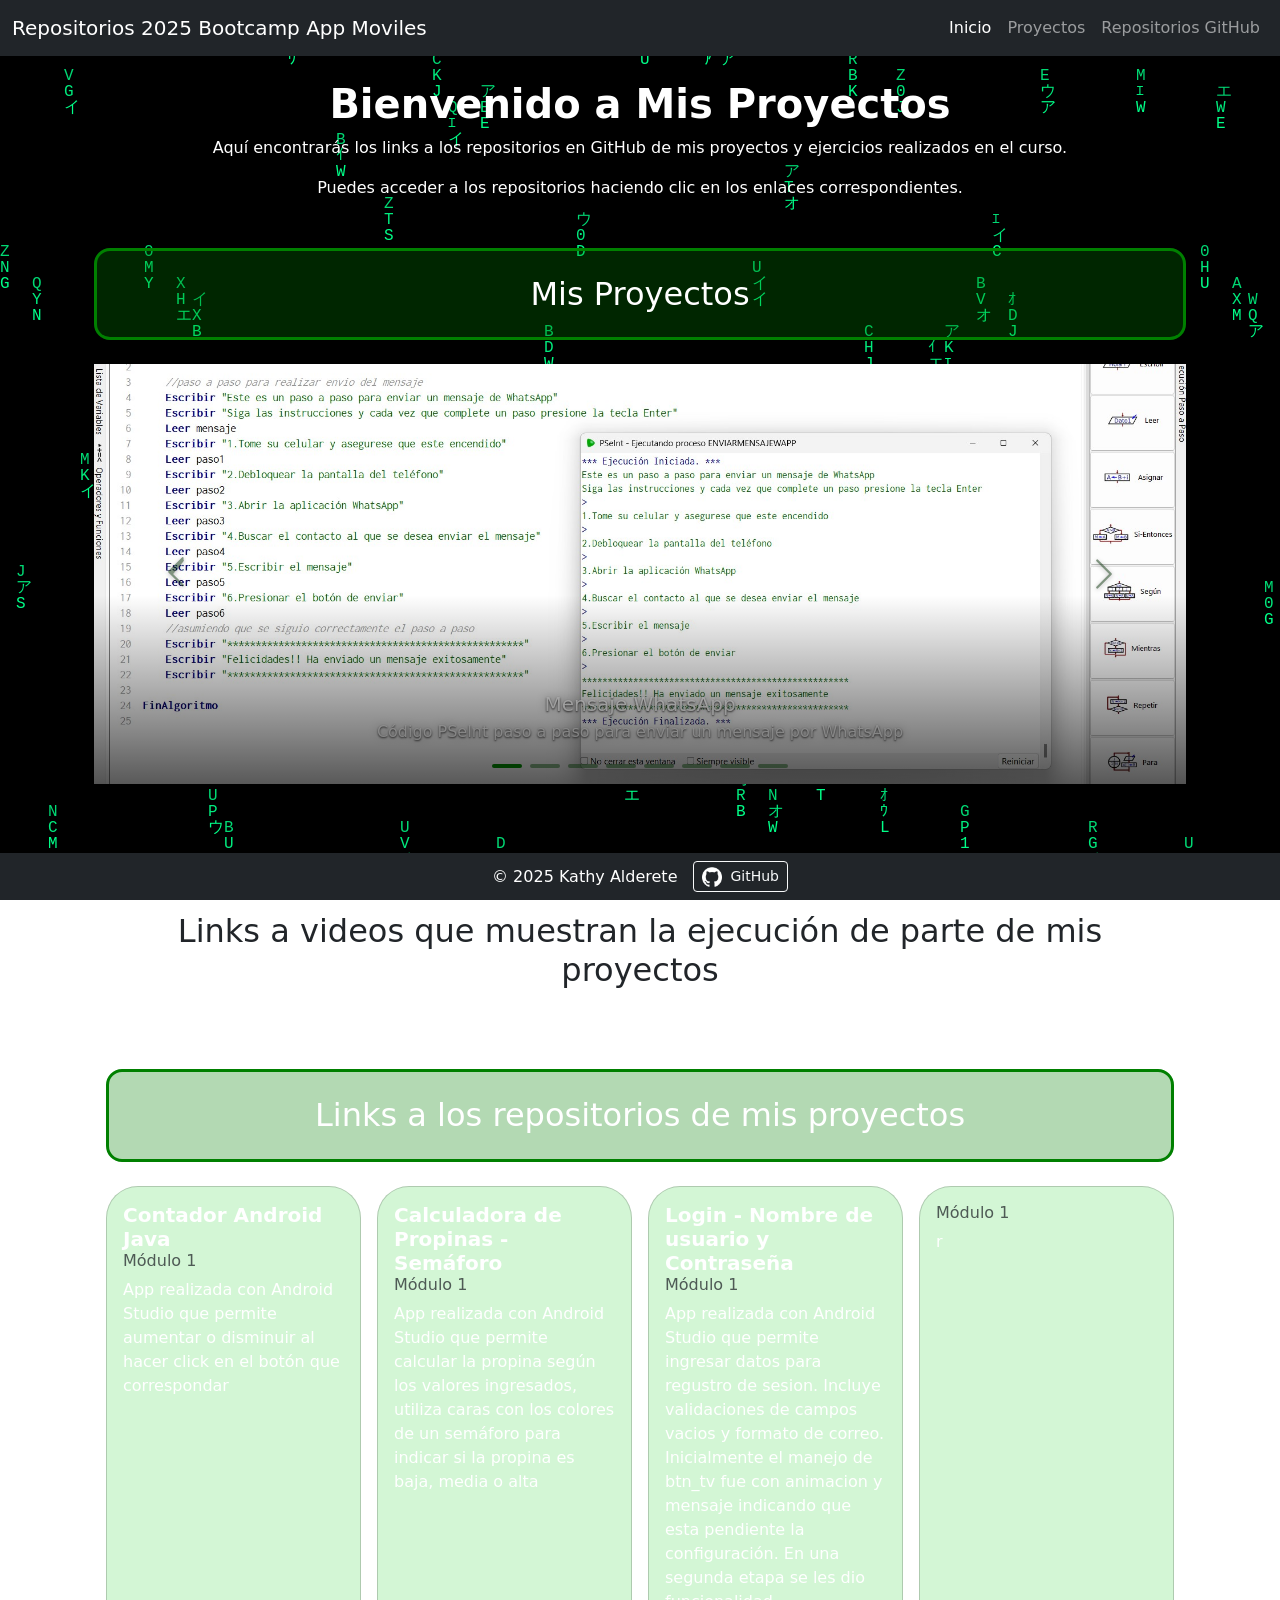
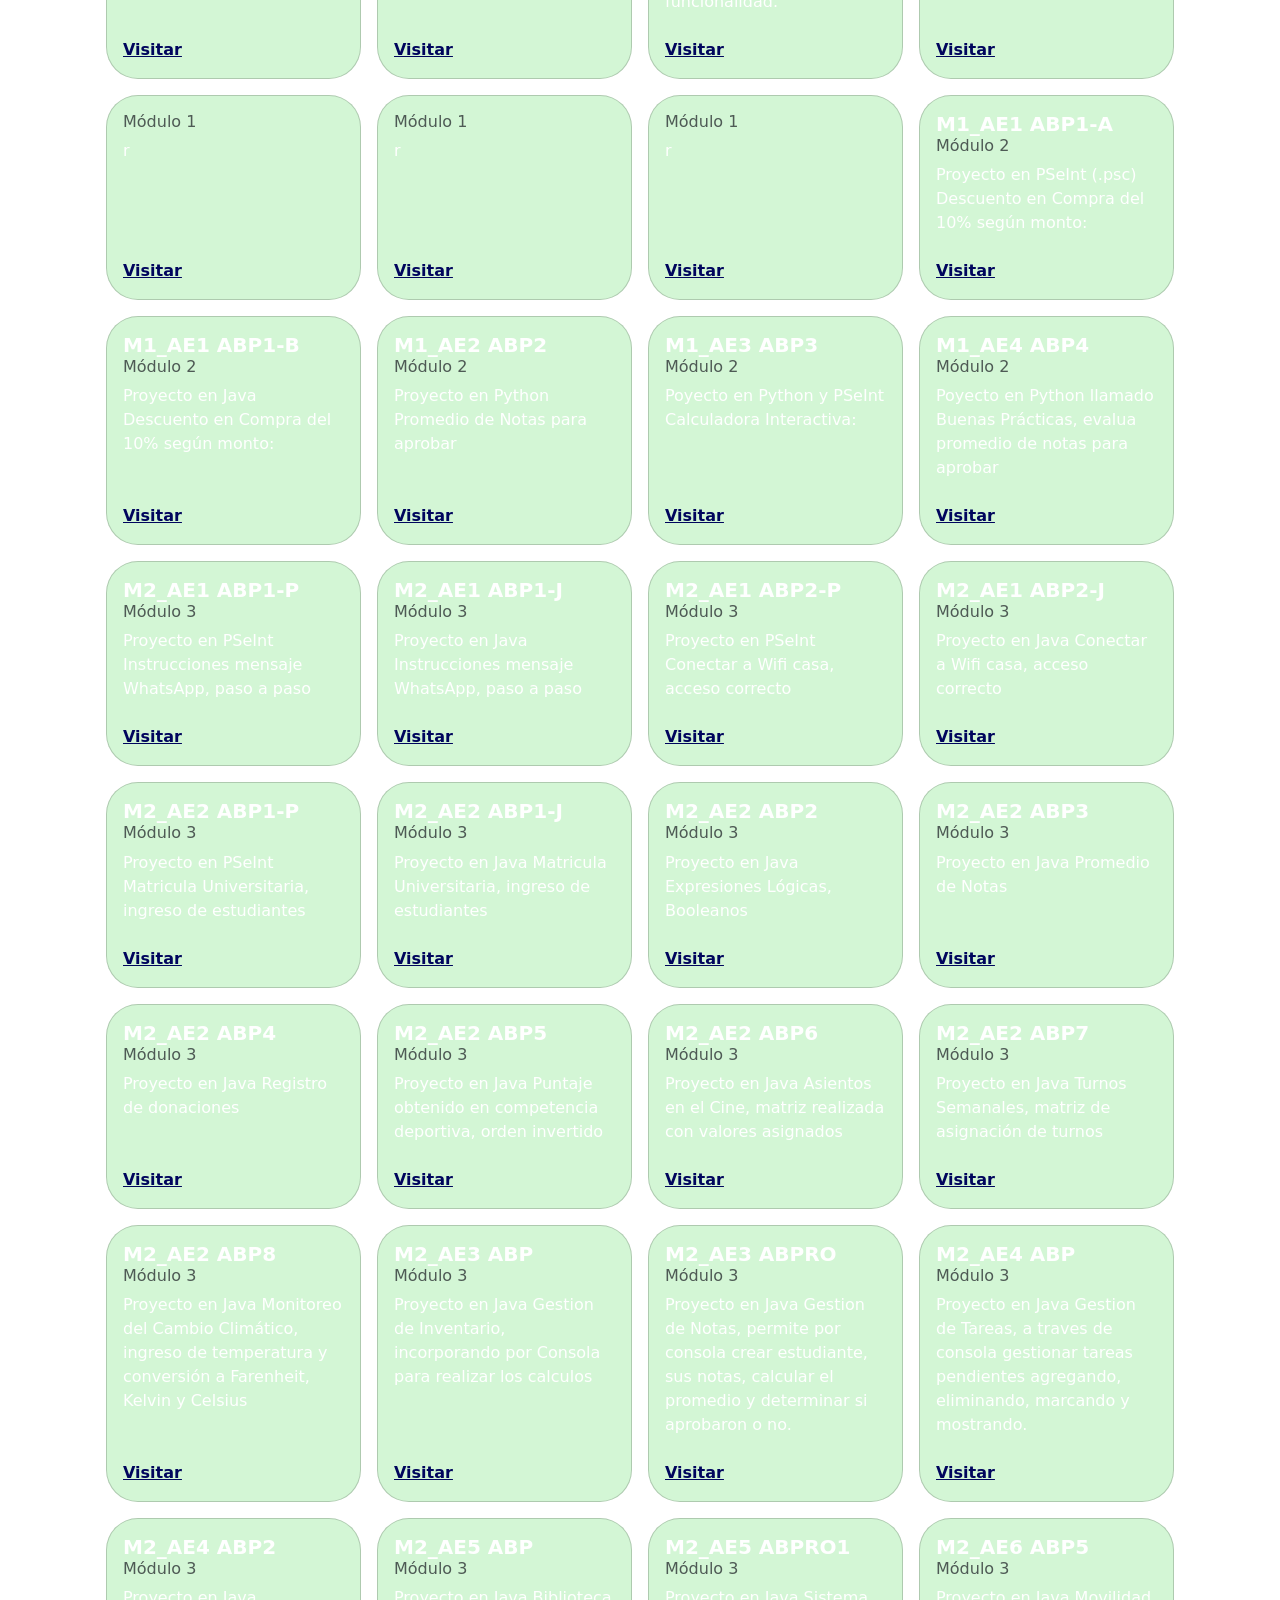
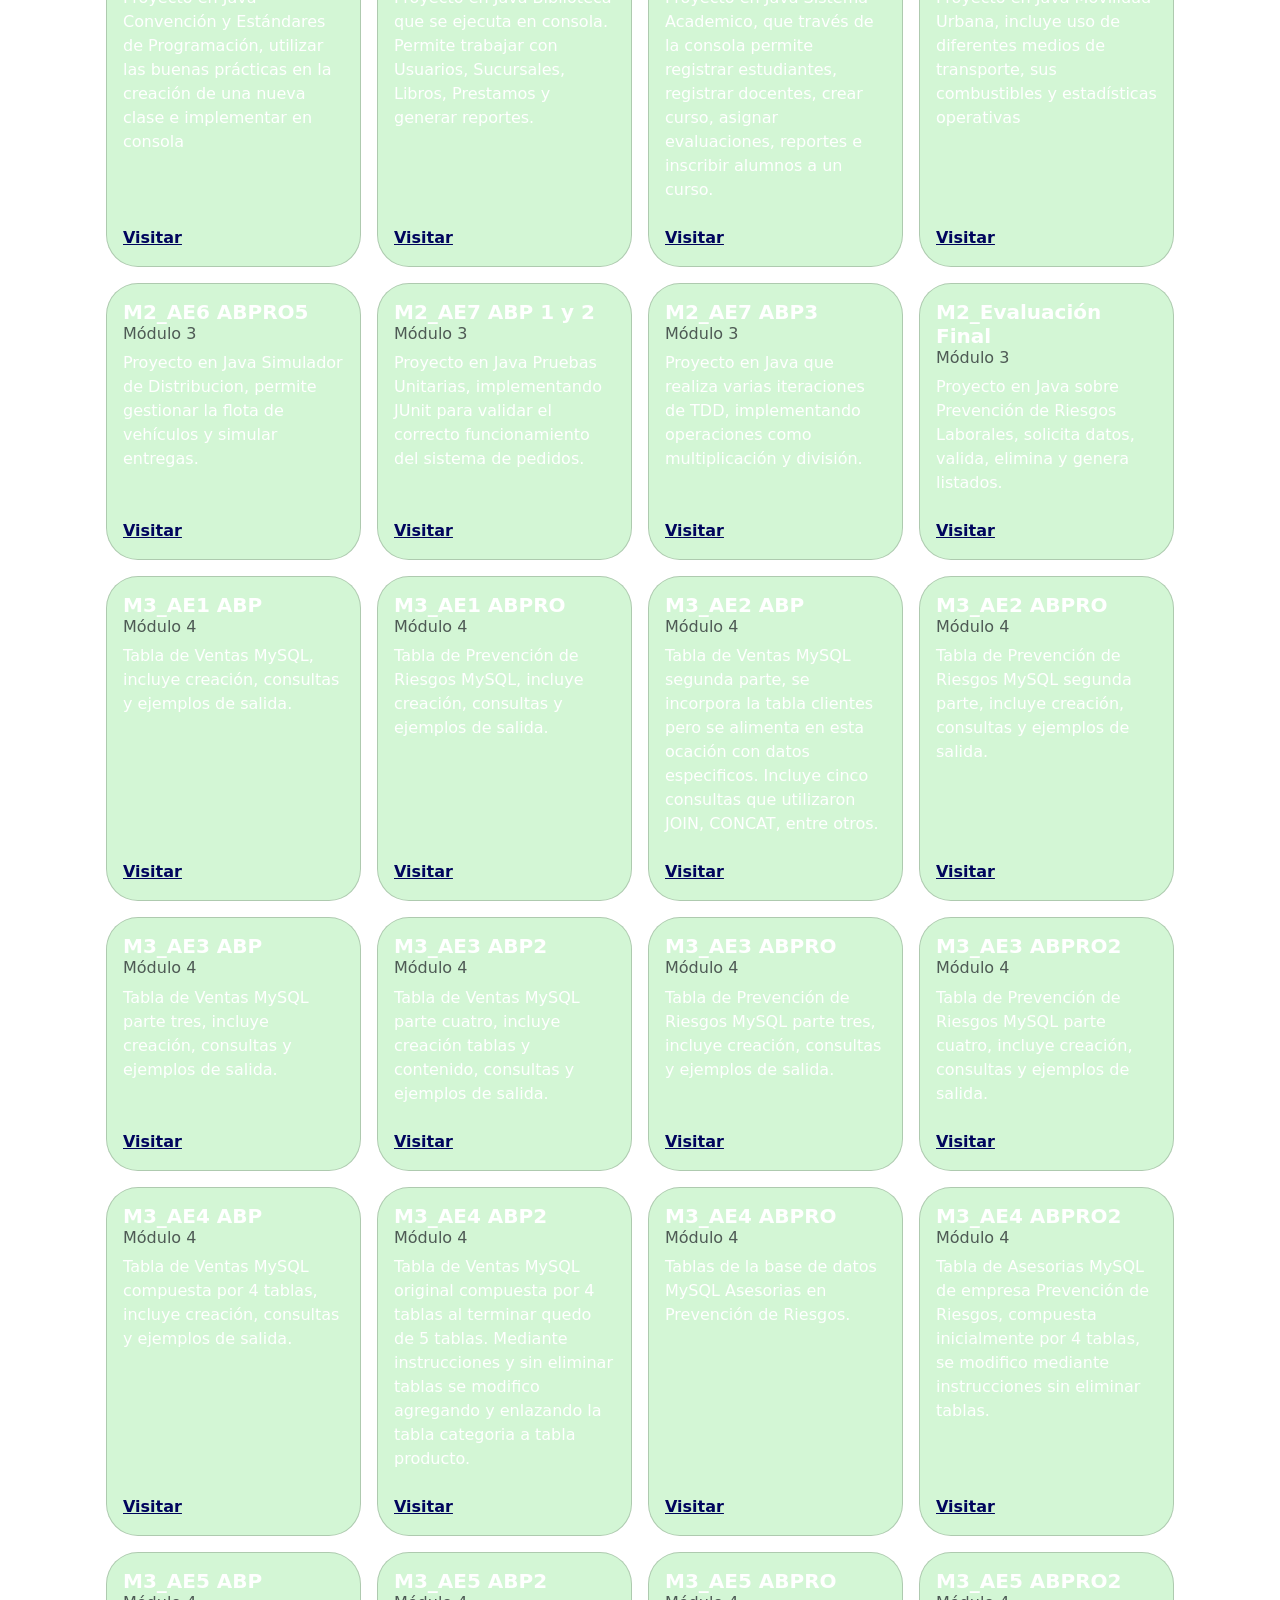
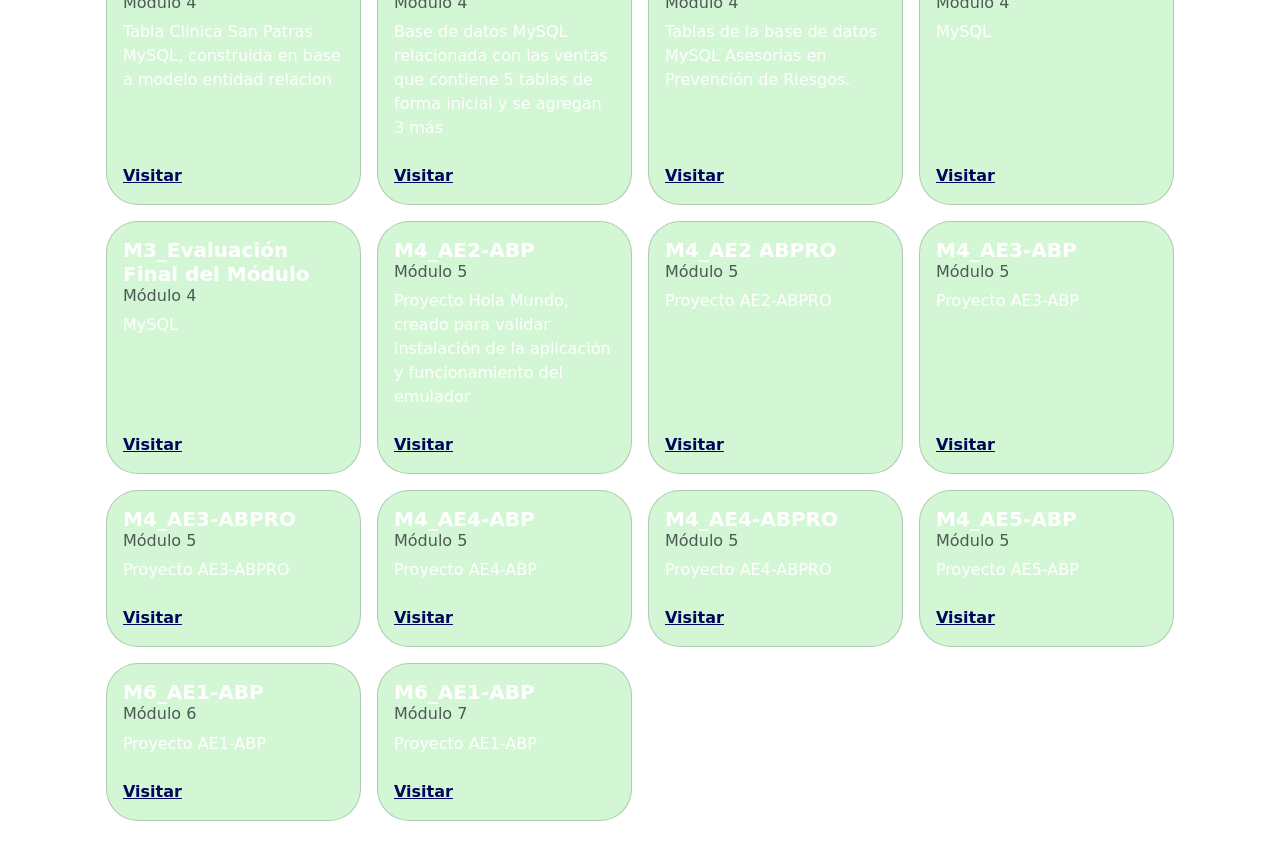
==== index.html @ d74aa541 "actualizando links y creando cards para videos" ====
<!DOCTYPE html>
<html lang="en">
<head>
    <meta charset="UTF-8">
    <meta name="viewport" content="width=device-width, initial-scale=1.0">
    <title>Links Ejercicios</title>
    <link href="https://cdn.jsdelivr.net/npm/bootstrap@5.0.2/dist/css/bootstrap.min.css" rel="stylesheet" integrity="sha384-EVSTQN3/azprG1Anm3QDgpJLIm9Nao0Yz1ztcQTwFspd3yD65VohhpuuCOmLASjC" crossorigin="anonymous">
    <link rel="stylesheet" href="./assets/css/style.css">
</head>
<body>
    <canvas id="matrix-bg" aria-hidden="true"></canvas>
    <nav class="navbar navbar-expand-lg navbar-dark bg-dark fixed-top">
        <div class="container-fluid">
            <!-- Izquierda -->
            <a class="navbar-brand" href="#">Repositorios 2025 Bootcamp App Moviles</a>
            <!-- Botón hamburguesa alineado a la derecha -->
            <button class="navbar-toggler" type="button" data-bs-toggle="collapse" data-bs-target="#navbarNav" aria-controls="navbarNav" aria-expanded="false" aria-label="Toggle navigation">
                <span class="navbar-toggler-icon"></span>
            </button>
            <!-- Menú alineado a la derecha al expandir -->
            <div class="collapse navbar-collapse" id="navbarNav">
                <ul class="navbar-nav ms-auto mb-2 mb-lg-0">
                    <li class="nav-item">
                        <a class="nav-link active" aria-current="#bienvenido" href="#">Inicio</a>
                    </li>
                    <li class="nav-item">
                        <a class="nav-link" href="#proyectos-container">Proyectos</a>
                    </li>
                    <li class="nav-item">
                        <a class="nav-link" href="https://github.com/KathyAlde21?tab=repositories">Repositorios GitHub</a>
                    </li>
                </ul>
            </div>
        </div>
    </nav>
    <div style="height: 56px;"></div> <!-- Espacio para navbar fija -->
    <main>
        <div class="container mt-4">
            <h1 class="text-center" id="bienvenido">Bienvenido a Mis Proyectos</h1>
            <p class="text-center">Aquí encontrarás los links a los repositorios en GitHub  de mis proyectos y ejercicios realizados en el curso.</p>
            <p class="text-center">Puedes acceder a los repositorios haciendo clic en los enlaces correspondientes.</p>
        </div>

        <!-- Carrusel con imágenes de diferentes proyectos tanto de clases como de trabajos para la plataforma -->
        <div class="container mt-4">
            <div class="container py-4">
                <h2 class="text-center mb-4" id="proyectos-container">Mis Proyectos</h2>
                <!-- Contenedor carrusel -->
                <div id="carrusel"></div>
                <div style="height: 56px;"></div> <!-- Espacio para navbar fija -->
        </div>

        <!-- Cards autocompletadas con los links a videos de Youtube sobre los proyectos -->
        <!-- Videos linkeados a Youtube de ejecución de código para proyectos Android -->
        <div class="container mt-4">
            <div class="container py-4">
                <h2 class="text-center mb-4" id="videos-container">Links a videos que muestran la ejecución de parte de mis proyectos</h2>                
                <!-- Contenedor de cards -->
                <div id="cards_youtube" class="row g-3"></div>
            </div>
        </div>

        <!-- Cards autocompletadas con Json con los links a los repositorios de los proyectos -->
        <div class="container mt-4">
            <div class="container py-4">
                <h2 class="text-center mb-4" id="proyectos-container">Links a los repositorios de mis proyectos</h2>                
                <!-- Contenedor de cards -->
                <div id="cards" class="row g-3"></div>
            </div>
        </div>
    </main>
    
    <!-- Footer -->
    <footer class="bg-dark text-light fixed-bottom">
        <div class="container py-2">
            <div class="d-flex justify-content-center align-items-center gap-3 flex-wrap">
                <p class="mb-0">&copy; 2025 Kathy Alderete</p>
                <a class="btn btn-outline-light btn-sm d-flex align-items-center gap-2"
                    href="https://github.com/KathyAlde21" target="_blank" rel="noopener">
                    <img src="./assets/img/github.png" alt="GitHub Logo"width="20" height="20" class="icon-github" loading="lazy">
                    <span>GitHub</span>
                </a>
            </div>
        </div>
    </footer>

    <!-- Bootstrap JS y dependencias -->
    <script src="https://cdn.jsdelivr.net/npm/@popperjs/core@2.9.2/dist/umd/popper.min.js" integrity="sha384-IQsoLXl5PILFhosVNubq5LC7Qb9DXgDA9i+tQ8Zj3iwWAwPtgFTxbJ8NT4GN1R8p" crossorigin="anonymous"></script>
    <script src="https://cdn.jsdelivr.net/npm/bootstrap@5.0.2/dist/js/bootstrap.min.js" integrity="sha384-cVKIPhGWiC2Al4u+LWgxfKTRIcfu0JTxR+EQDz/bgldoEyl4H0zUF0QKbrJ0EcQF" crossorigin="anonymous"></script>
    <!-- Script principal -->
    <script defer src="./assets/js/script.js"></script>
</body>
</html>
---- assets/css/style.css ----
body p {
  color: rgb(255, 255, 255);
}

/* Cards (tus proyectos) */
.card {
  background-color: rgba(126, 227, 131, 0.338);
  border-radius: 2rem;
  transition: transform 0.3s ease, box-shadow 0.3s ease;
}
.card:hover {
  transform: translateY(-8px) scale(1.02);
  box-shadow: 0 8px 20px rgba(0, 0, 0, 0.1);
}
/* Si más adelante usas imágenes en cards, limita solo la img superior */
.card .card-img-top {
  height: 160px;
  object-fit: cover;
  border-top-left-radius: 1rem;
  border-top-right-radius: 1rem;
}

/* Ícono GitHub en nav/footer oscuros */
.icon-github {
  vertical-align: middle;
  filter: brightness(0) invert(1);
}

/* Textos/secciones */
#bienvenido {
  color: rgb(255, 255, 255);
  font-weight: bold;
}

#proyectos-container {
  color: rgb(255, 255, 255);
  border: solid green;
  background-color: rgba(0, 128, 0, 0.298);
  border-radius: 1rem;
  width: 100%;
  padding: 1.5rem 1rem;
}

#titulo {
  color: rgb(255, 255, 255);
  font-weight: bold;
}

#link-repositorio {
  color: rgb(0, 5, 93);
  font-weight: bold;
}

#descripcion {
  color: rgba(1255, 255, 255);
}
/* =======================
   Carrusel
   ======================= */
/* Imágenes del carrusel – tamaño uniforme */
.carrusel-img {
  width: 100%;
  aspect-ratio: 16 / 9;   /* todas misma proporción */
  object-fit: cover;      /* recorta sin deformar */
  max-height: 340px;      /* tope alto por defecto */
  cursor: zoom-in;        /* indica que se puede ampliar (modal) */
}
/* Desktop grande */
@media (min-width: 992px) {
  .carrusel-img { max-height: 420px; }
}
/* Móvil */
@media (max-width: 576px) {
  .carrusel-img { max-height: 240px; }
}

/* Suaviza la aparición de captions del carrusel */
.carousel-caption { opacity: .9; transition: opacity .3s ease; }
.carousel:hover .carousel-caption { opacity: 1; }

/* Respeta usuarios con menos movimiento */
@media (prefers-reduced-motion: reduce) {
  .card, .card .card-img-top, .carousel-caption { transition: none; }
}

/* El item del carrusel debe permitir overlay */
.carousel .carousel-item { 
  position: relative; 
}

/* overlay para dar contraste al texto sobre cualquier fondo */
.carousel .carousel-item { position: relative; }
.carousel .carousel-item::after {
  content: "";
  position: absolute; left: 0; right: 0; bottom: 0;
  height: 45%;
  background: linear-gradient(to top, rgba(0,0,0,.65), rgba(0,0,0,0));
  pointer-events: none;
}

/* Caja detrás del caption (píldora) */
.carousel-caption .caption-box {
  display: inline-block;
  background: rgba(0,0,0,.55);
  color: #fff;
  padding: .5rem .75rem;
  border-radius: .5rem;
  max-width: min(90vw, 720px);
}

/* Un poco de sombra para el texto */
.carousel-caption h5,
.carousel-caption p {
  text-shadow: 0 1px 2px rgb(41, 40, 40), 0 0 10px rgba(0,0,0,.35);
  margin-bottom: .25rem;
}

/* === Flechas (prev/next) color verde === */
/* === Flechas del carrusel en verde oscuro === */
.carousel-control-prev-icon,
.carousel-control-next-icon {
  width: 2.25rem;
  height: 2.25rem;
  background-size: 100% 100%;
  filter: drop-shadow(0 1px 2px rgba(0,0,0,.5));
}

/* Izquierda */
.carousel-control-prev-icon {
  background-image: url("data:image/svg+xml,%3Csvg xmlns='http://www.w3.org/2000/svg' fill='%23022A02' viewBox='0 0 16 16'%3E%3Cpath d='M11.354 1.646a.5.5 0 0 1 0 .708L6.707 8l4.647 4.646a.5.5 0 0 1-.708.708l-6-6a.5.5 0 0 1 0-.708l6-6a.5.5 0 0 1 .708 0z'/%3E%3C/svg%3E");
}

/* Derecha */
.carousel-control-next-icon {
  background-image: url("data:image/svg+xml,%3Csvg xmlns='http://www.w3.org/2000/svg' fill='%23022A02' viewBox='0 0 16 16'%3E%3Cpath d='M4.646 1.646a.5.5 0 0 1 .708 0l6 6a.5.5 0 0 1 0 .708l-6 6a.5.5 0 0 1-.708-.708L10.293 8 4.646 2.354a.5.5 0 0 1 0-.708z'/%3E%3C/svg%3E");
}

/* Hover suave del área de flechas */
.carousel-control-prev:hover,
.carousel-control-next:hover {
  background: rgba(2, 42, 2, .08);
}

/* === Indicadores (barras) en verde oscuro === */
.carousel-indicators [data-bs-target] {
  width: 30px;
  height: 4px;
  border-radius: 999px;
  background-color: #022A02;
  opacity: .45;
  margin: 0 4px;
  border: 0;
}
.carousel-indicators .active {
  background-color: #013d01; /* un pelín más oscuro para el activo */
  opacity: 1;
}

/* === Caption del carrusel (antes del click) en verde; el modal queda blanco === */
.carousel .carousel-caption .caption-box,
.carousel .carousel-caption .caption-box h5,
.carousel .carousel-caption .caption-box p,
.carousel .carousel-caption .caption-box a {
  color: #022A02 !important;
}
/* Canvas de fondo tipo Matrix */
/* Asegura que el contenido quede por encima (solo si algo se oculta) */
/* Canvas de fondo tipo Matrix, siempre detrás */
#matrix-bg {
  position: fixed;
  inset: 0;
  width: 100vw;
  height: 100vh;
  z-index: 0;            /* capa inferior */
  pointer-events: none;  /* no bloquea clics */
}

/* Asegura que tu contenido quede por encima del canvas */
nav, main, footer {
  position: relative;
  z-index: 1;
}
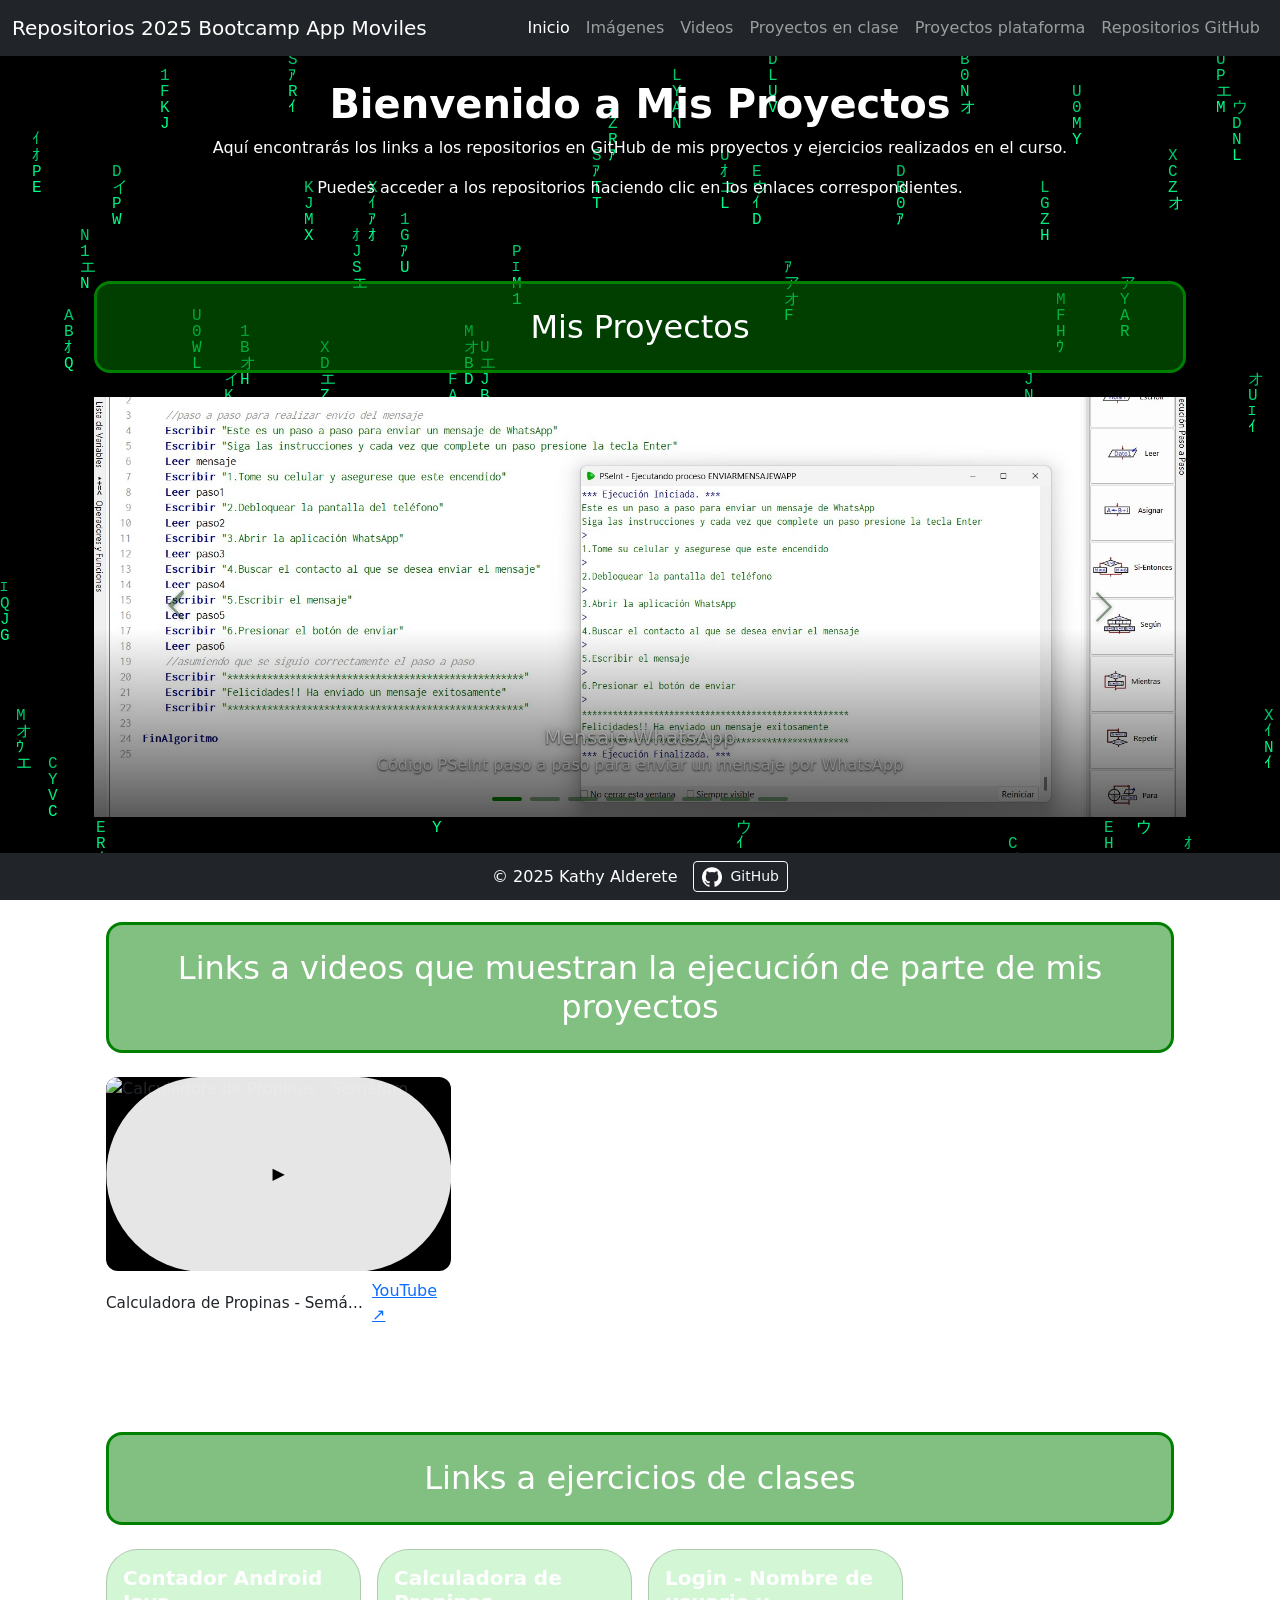
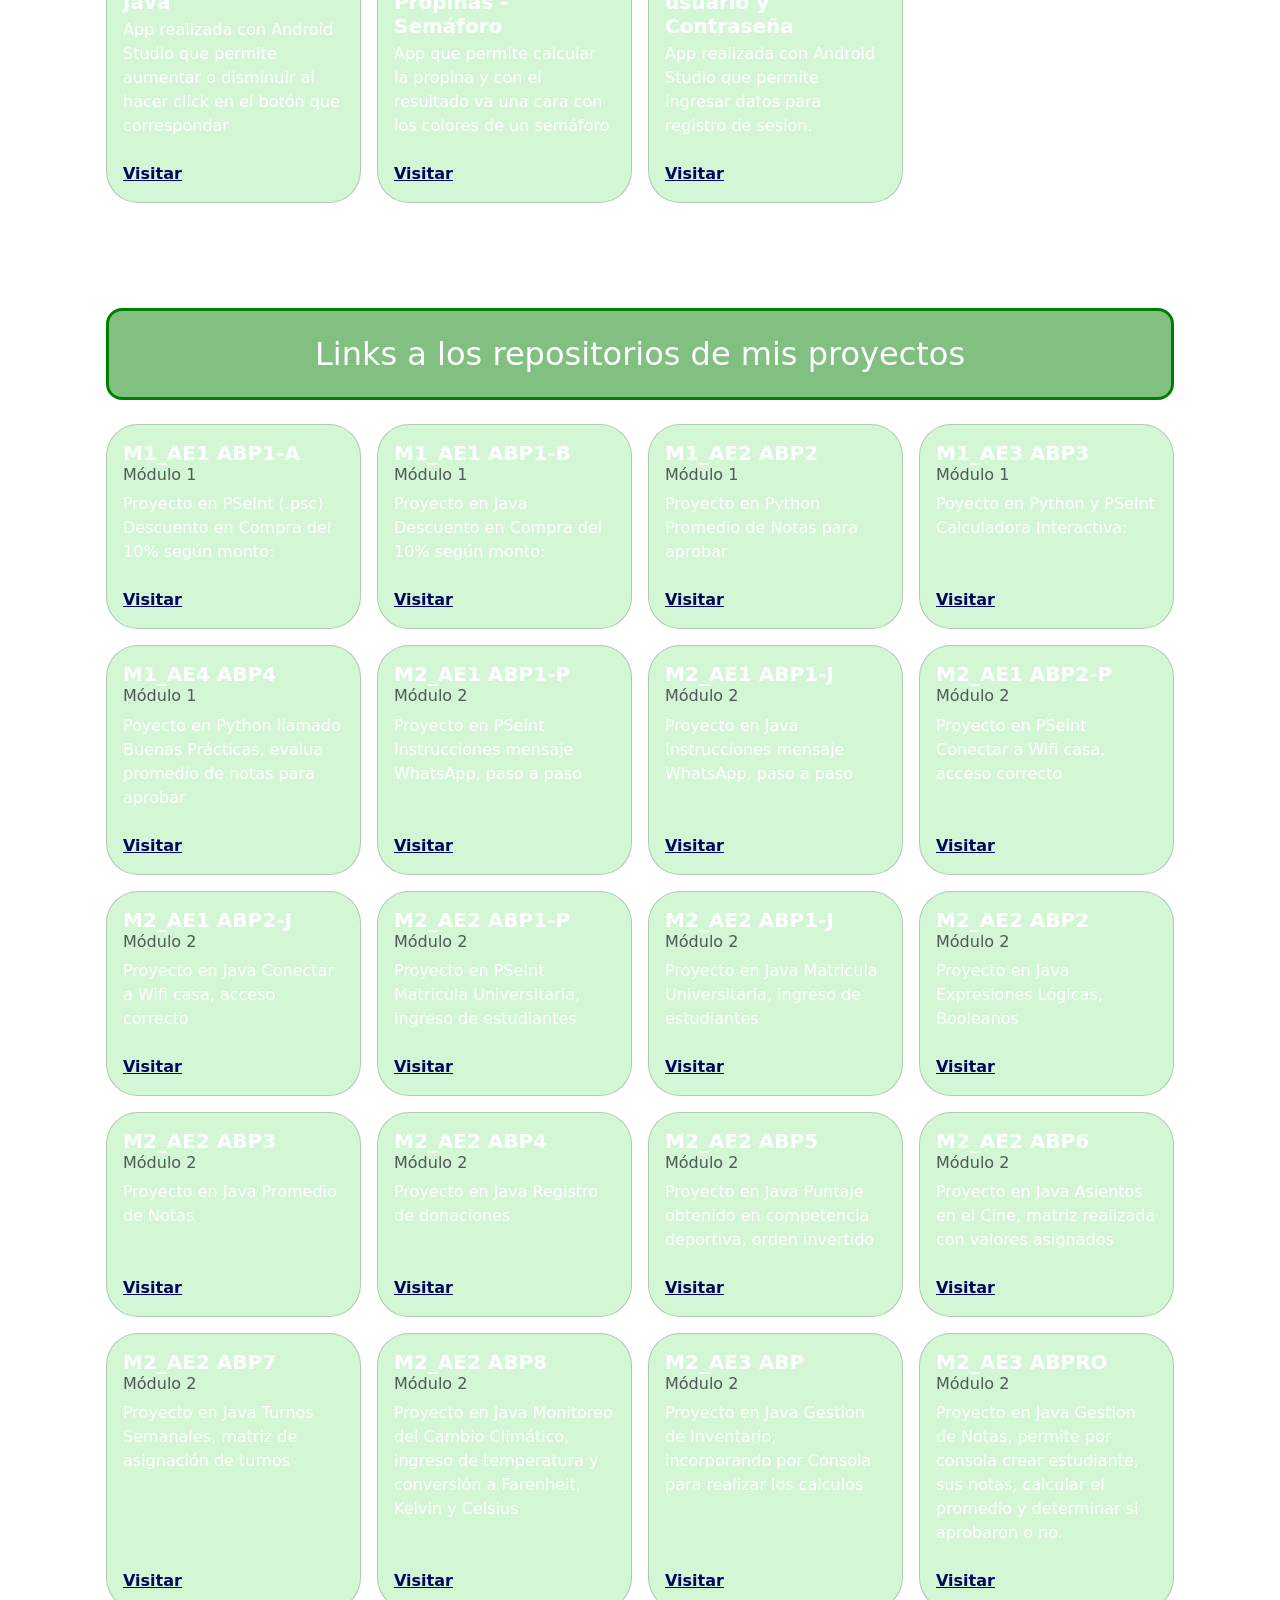
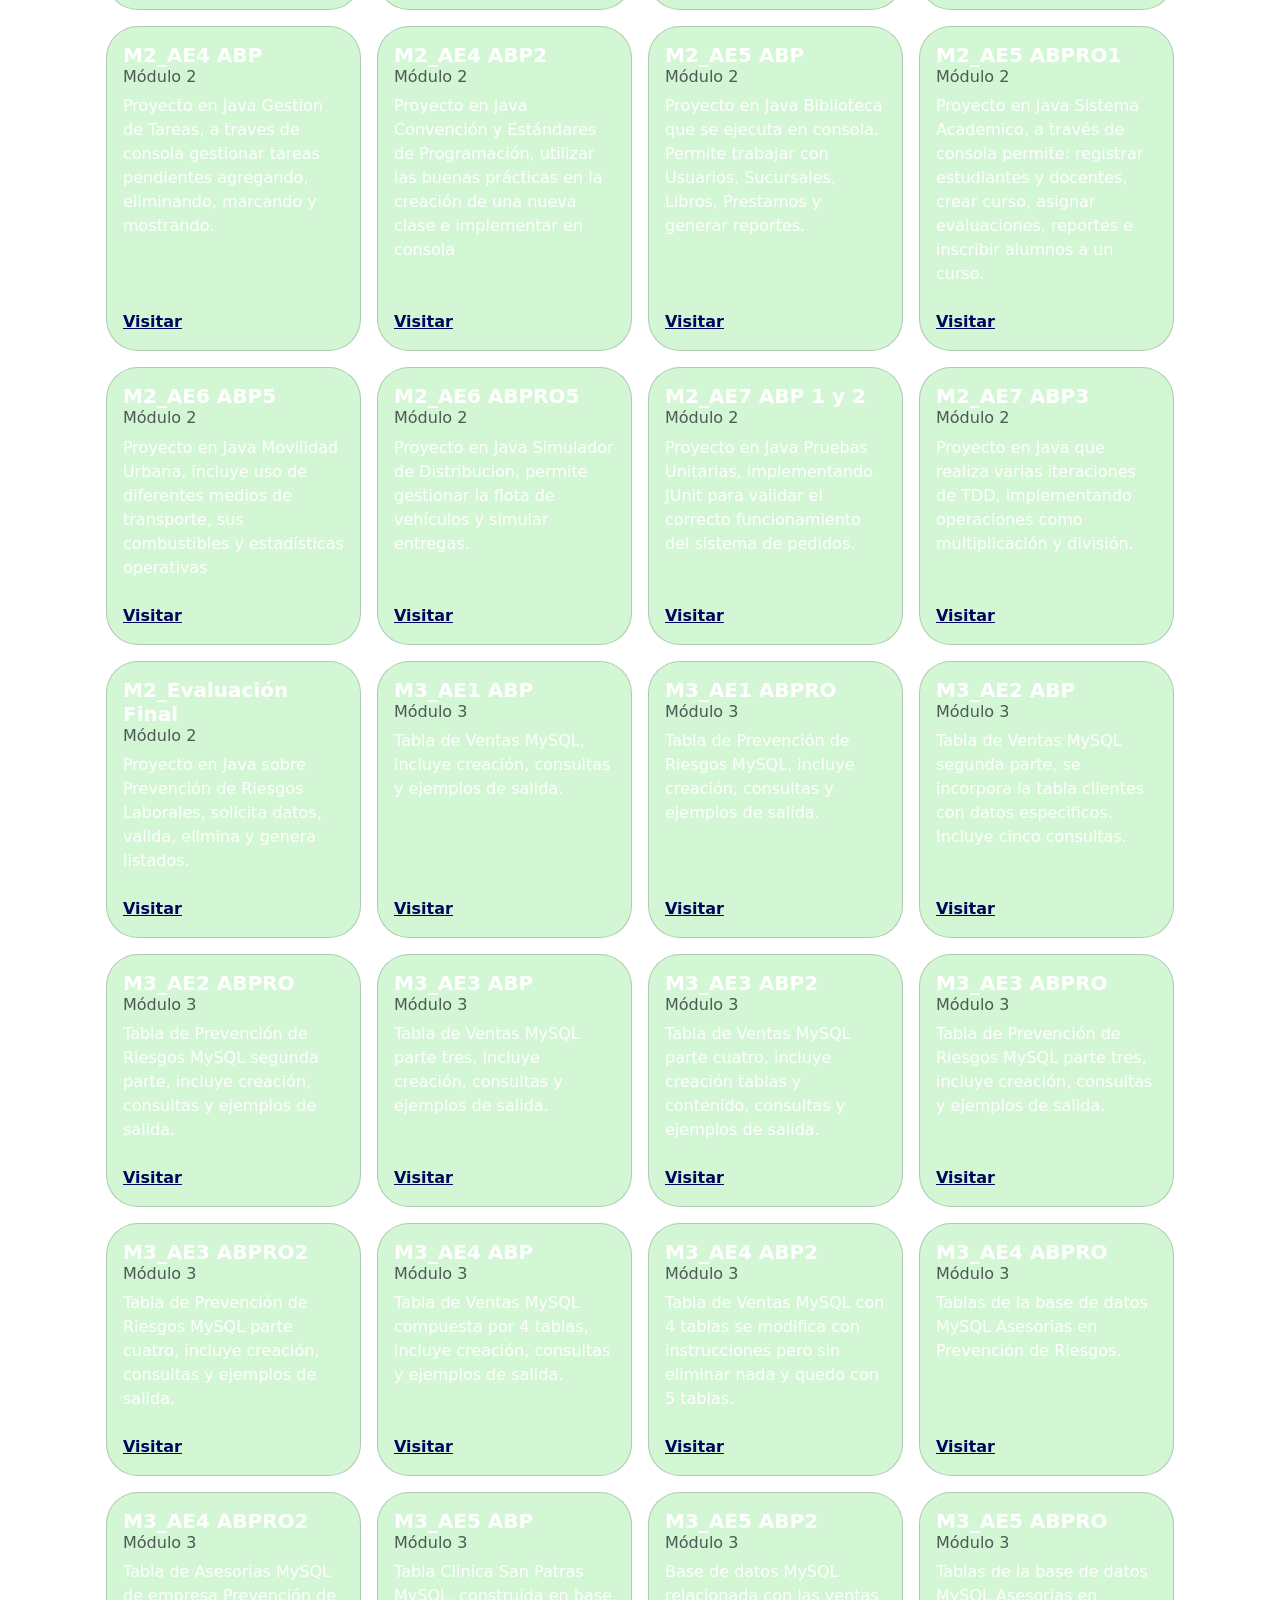
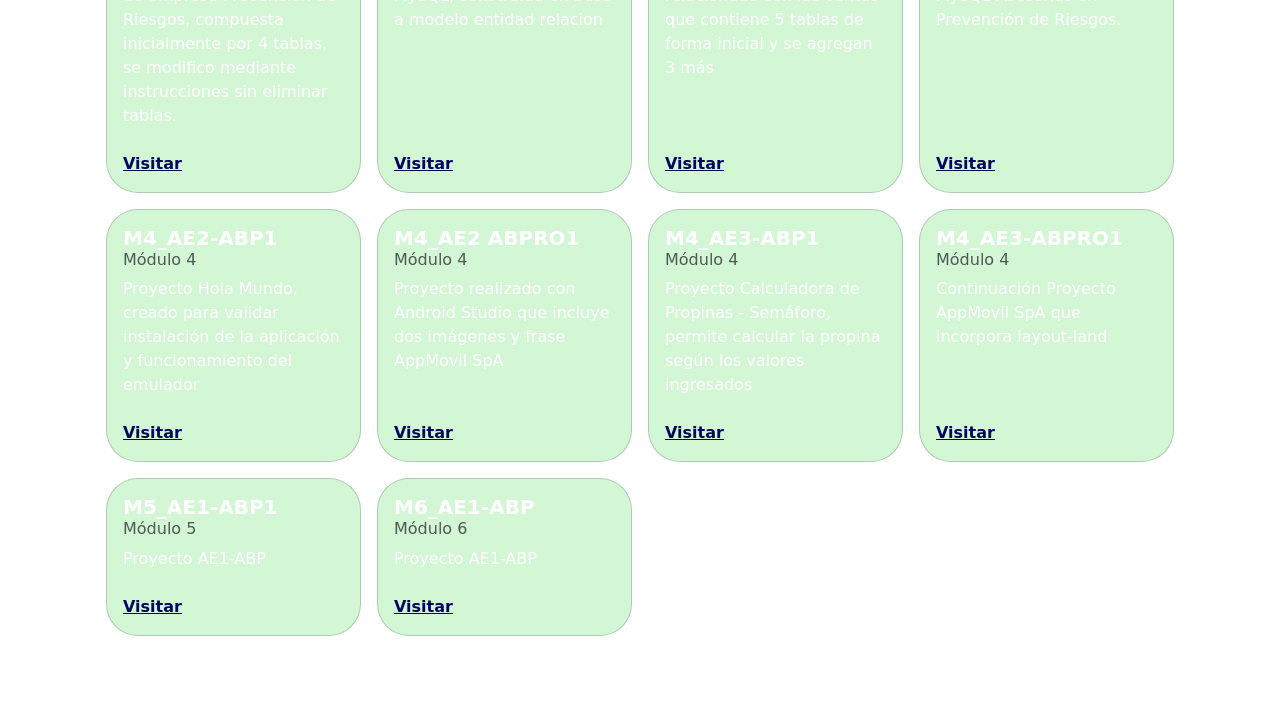
==== commit 075ddf90: "actualizando links y creando videos" ====
--- a/index.html
+++ b/index.html
@@ -21,10 +21,19 @@
             <div class="collapse navbar-collapse" id="navbarNav">
                 <ul class="navbar-nav ms-auto mb-2 mb-lg-0">
                     <li class="nav-item">
-                        <a class="nav-link active" aria-current="#bienvenido" href="#">Inicio</a>
+                        <a class="nav-link active" aria-current="#bienvenido" href="./index.html">Inicio</a>
                     </li>
                     <li class="nav-item">
-                        <a class="nav-link" href="#proyectos-container">Proyectos</a>
+                        <a class="nav-link" href="#proyectos">Imágenes</a>
+                    </li>
+                    <li class="nav-item">
+                        <a class="nav-link" href="#videos">Videos</a>
+                    </li>
+                    <li class="nav-item">
+                        <a class="nav-link" href="#proyectos-clases">Proyectos en clase</a>
+                    </li>
+                    <li class="nav-item">
+                        <a class="nav-link" href="#proyectos-plataforma">Proyectos plataforma</a>
                     </li>
                     <li class="nav-item">
                         <a class="nav-link" href="https://github.com/KathyAlde21?tab=repositories">Repositorios GitHub</a>
@@ -42,34 +51,41 @@
         </div>
 
         <!-- Carrusel con imágenes de diferentes proyectos tanto de clases como de trabajos para la plataforma -->
-        <div class="container mt-4">
+        <div class="container mt-4" id="proyectos">
             <div class="container py-4">
-                <h2 class="text-center mb-4" id="proyectos-container">Mis Proyectos</h2>
+                <h2 class="text-center mb-4">Mis Proyectos</h2>
                 <!-- Contenedor carrusel -->
                 <div id="carrusel"></div>
-                <div style="height: 56px;"></div> <!-- Espacio para navbar fija -->
         </div>
 
         <!-- Cards autocompletadas con los links a videos de Youtube sobre los proyectos -->
         <!-- Videos linkeados a Youtube de ejecución de código para proyectos Android -->
-        <div class="container mt-4">
+        <div class="container mt-4" id="videos">
             <div class="container py-4">
-                <h2 class="text-center mb-4" id="videos-container">Links a videos que muestran la ejecución de parte de mis proyectos</h2>                
+                <h2 class="text-center mb-4">Links a videos que muestran la ejecución de parte de mis proyectos</h2>                
                 <!-- Contenedor de cards -->
                 <div id="cards_youtube" class="row g-3"></div>
             </div>
         </div>
 
+        <!-- Card autocompletada a proyectos desarrollados en clases -->
+        <div class="container mt-4" id="proyectos-clases">
+            <div class="container py-4">
+                <h2 class="text-center mb-4">Links a ejercicios de clases</h2>
+                <div id="cards_clases" class="row g-3"></div>
+            </div>
+        </div>
+
         <!-- Cards autocompletadas con Json con los links a los repositorios de los proyectos -->
-        <div class="container mt-4">
+        <div class="container mt-4"id="proyectos-plataforma">
             <div class="container py-4">
-                <h2 class="text-center mb-4" id="proyectos-container">Links a los repositorios de mis proyectos</h2>                
+                <h2 class="text-center mb-4">Links a los repositorios de mis proyectos</h2>                
                 <!-- Contenedor de cards -->
                 <div id="cards" class="row g-3"></div>
             </div>
         </div>
     </main>
-    
+    <div style="height: 56px;"></div> <!-- Espacio -->
     <!-- Footer -->
     <footer class="bg-dark text-light fixed-bottom">
         <div class="container py-2">
--- a/assets/css/style.css
+++ b/assets/css/style.css
@@ -1,5 +1,15 @@
 body p {
   color: rgb(255, 255, 255);
+}
+
+h2 {
+  margin-top: 33px;
+  color: rgb(255, 255, 255);
+  border: solid green;
+  background-color: rgba(0, 128, 0, 0.493);
+  border-radius: 1rem;
+  width: 100%;
+  padding: 1.5rem 1rem;
 }
 
 /* Cards (tus proyectos) */
@@ -30,15 +40,6 @@
 #bienvenido {
   color: rgb(255, 255, 255);
   font-weight: bold;
-}
-
-#proyectos-container {
-  color: rgb(255, 255, 255);
-  border: solid green;
-  background-color: rgba(0, 128, 0, 0.298);
-  border-radius: 1rem;
-  width: 100%;
-  padding: 1.5rem 1rem;
 }
 
 #titulo {
@@ -179,4 +180,16 @@
 nav, main, footer {
   position: relative;
   z-index: 1;
-}+}
+
+/* === mini-videos (sin card) === */
+.video-tile .ratio { background:#000; border-radius:12px; overflow:hidden; }
+.video-thumb { width:100%; height:100%; object-fit:cover; display:block; }
+.video-play {
+  position:absolute; inset:auto; top:50%; left:50%; transform:translate(-50%,-50%);
+  border:0; padding:.5rem .75rem; border-radius:999px; background:rgba(255,255,255,.9);
+  cursor:pointer;
+}
+.video-meta { display:flex; justify-content:space-between; align-items:center; gap:.5rem; margin-top:.5rem; }
+.video-title { font-size:.95rem; white-space:nowrap; overflow:hidden; text-overflow:ellipsis; }
+.video-link { text-decoration:underline; }
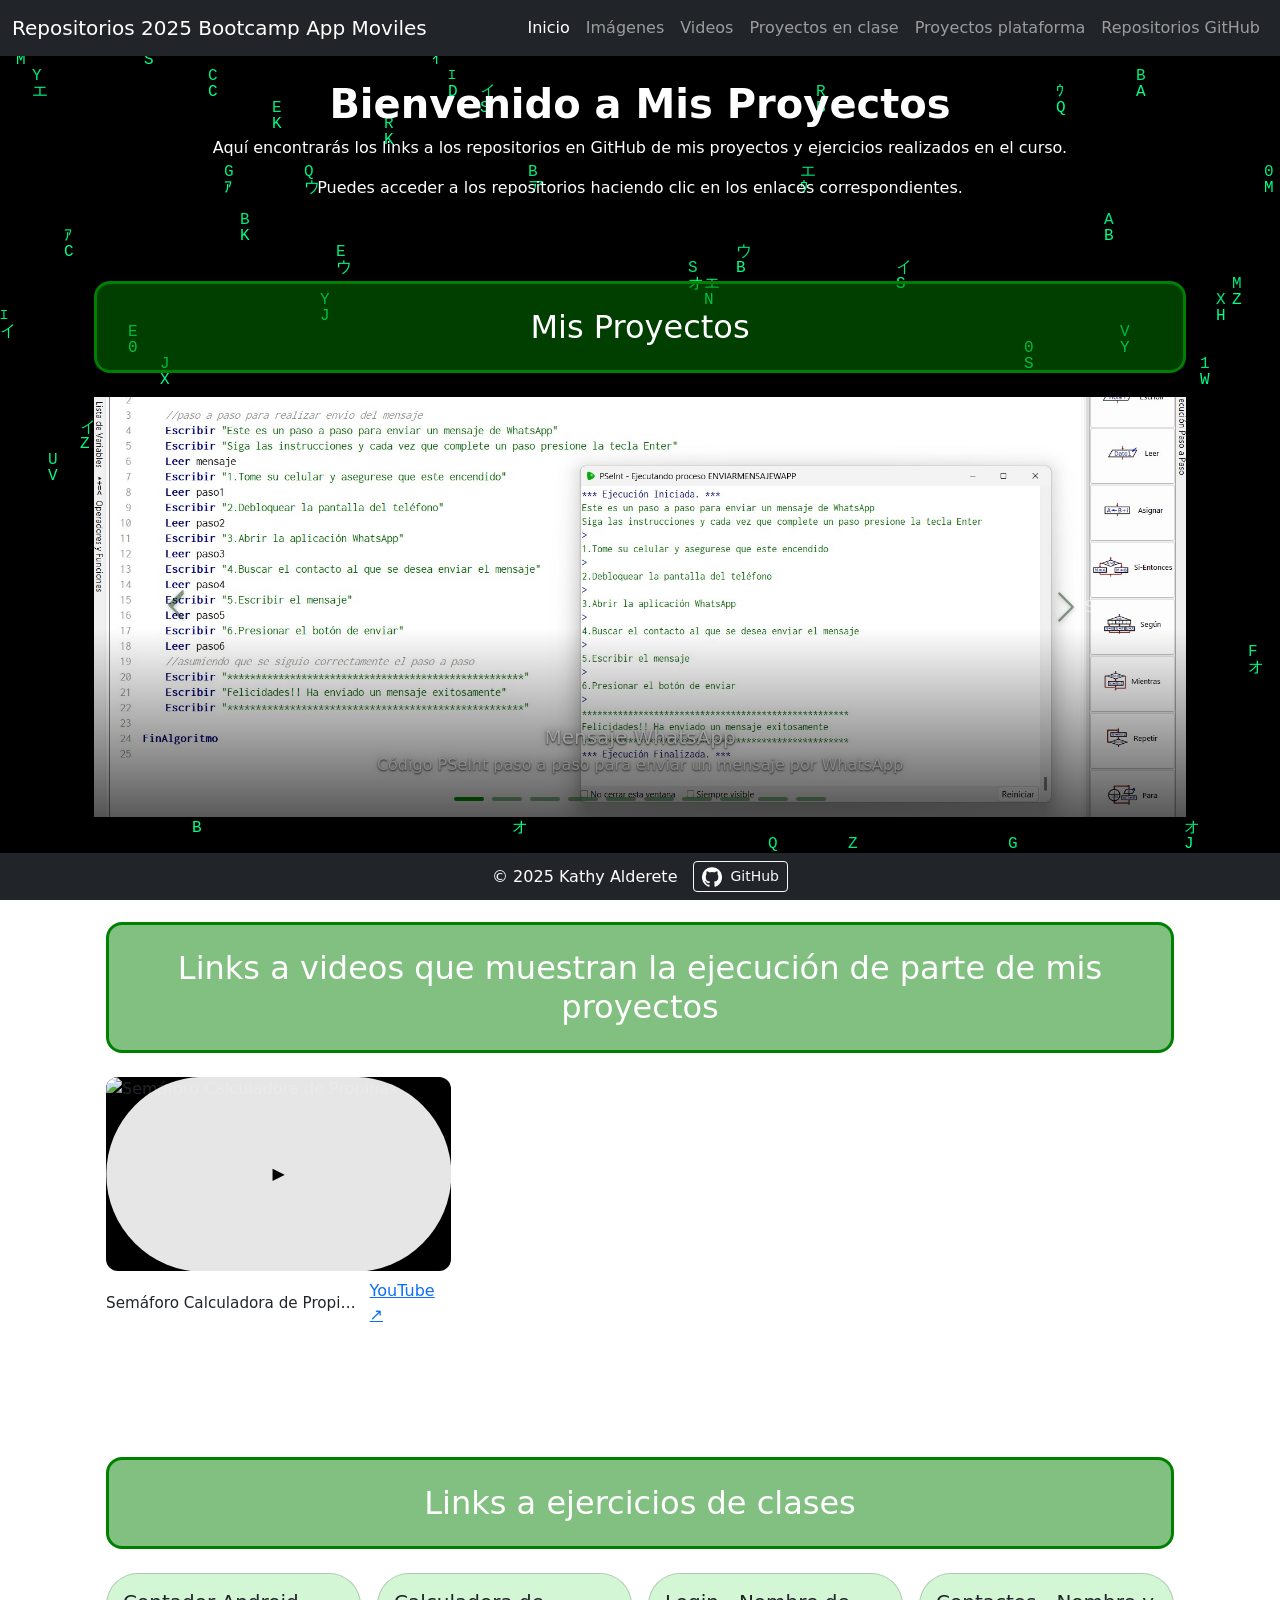
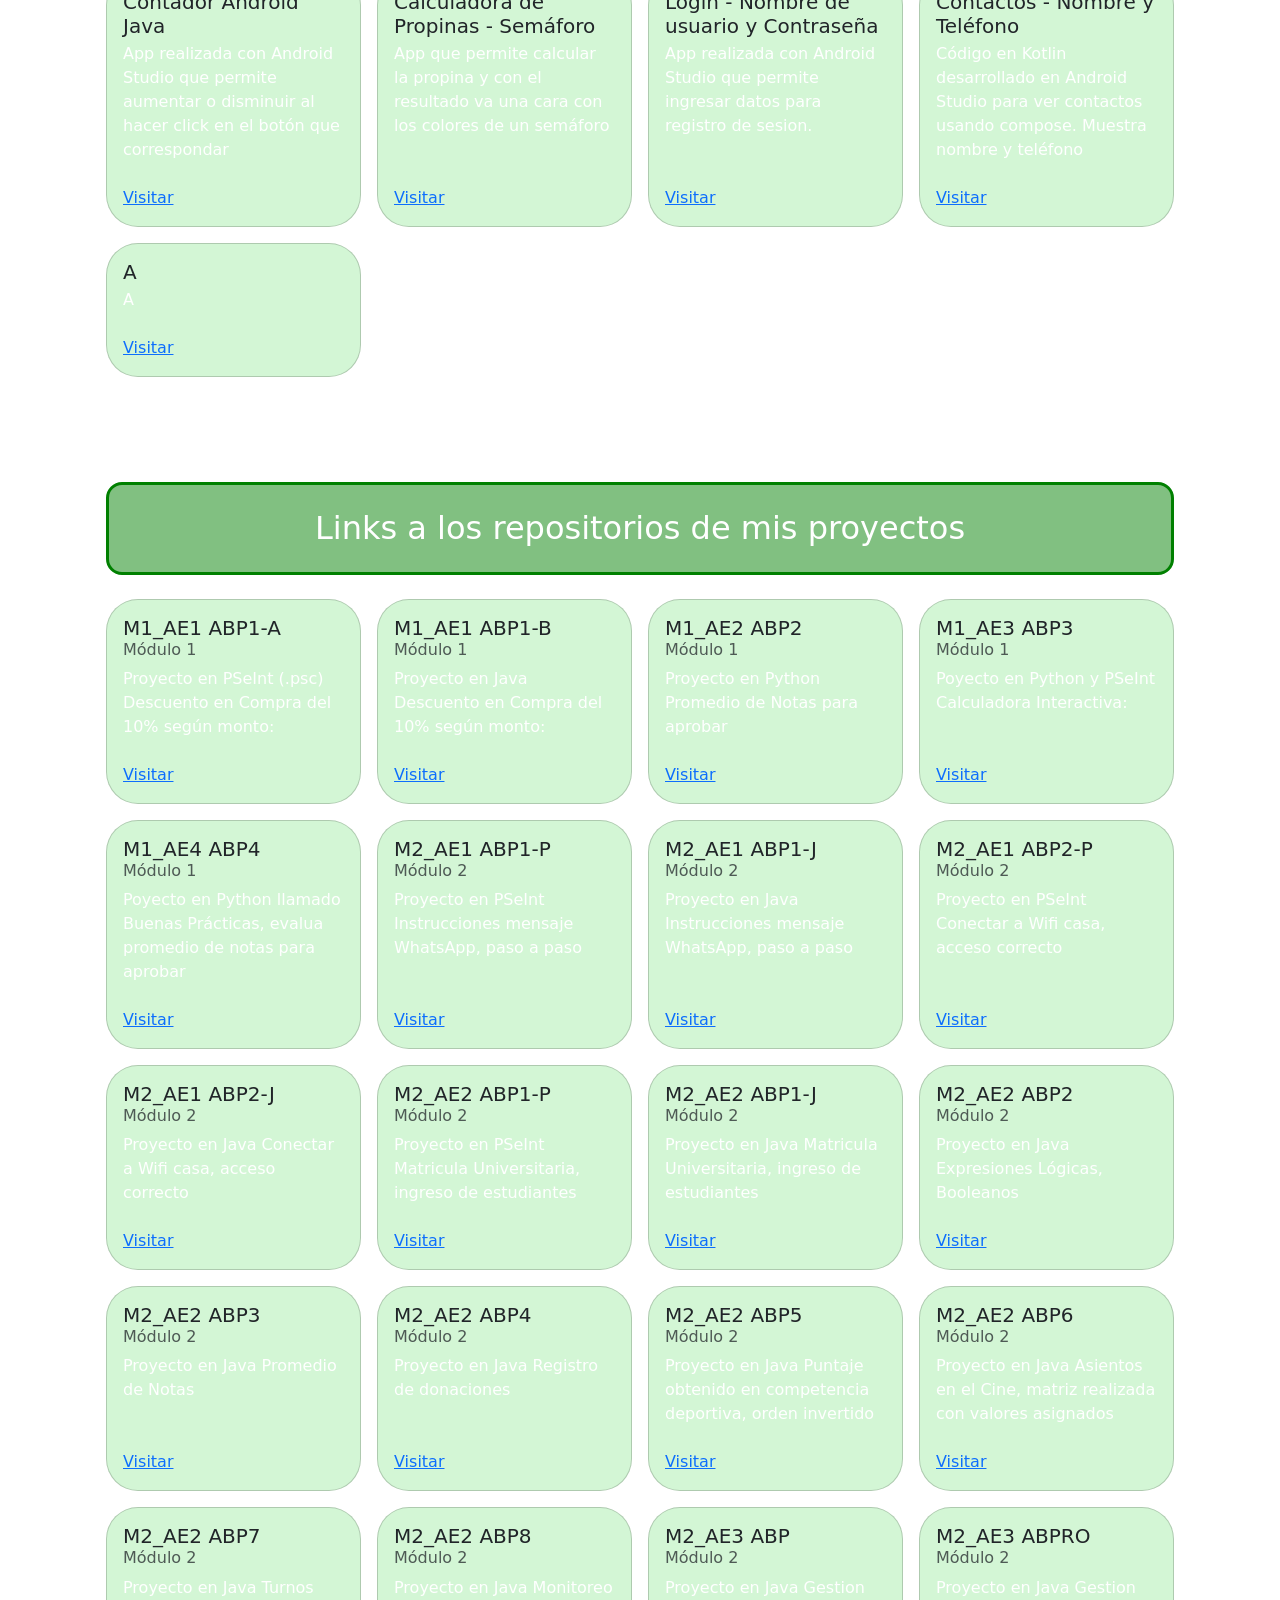
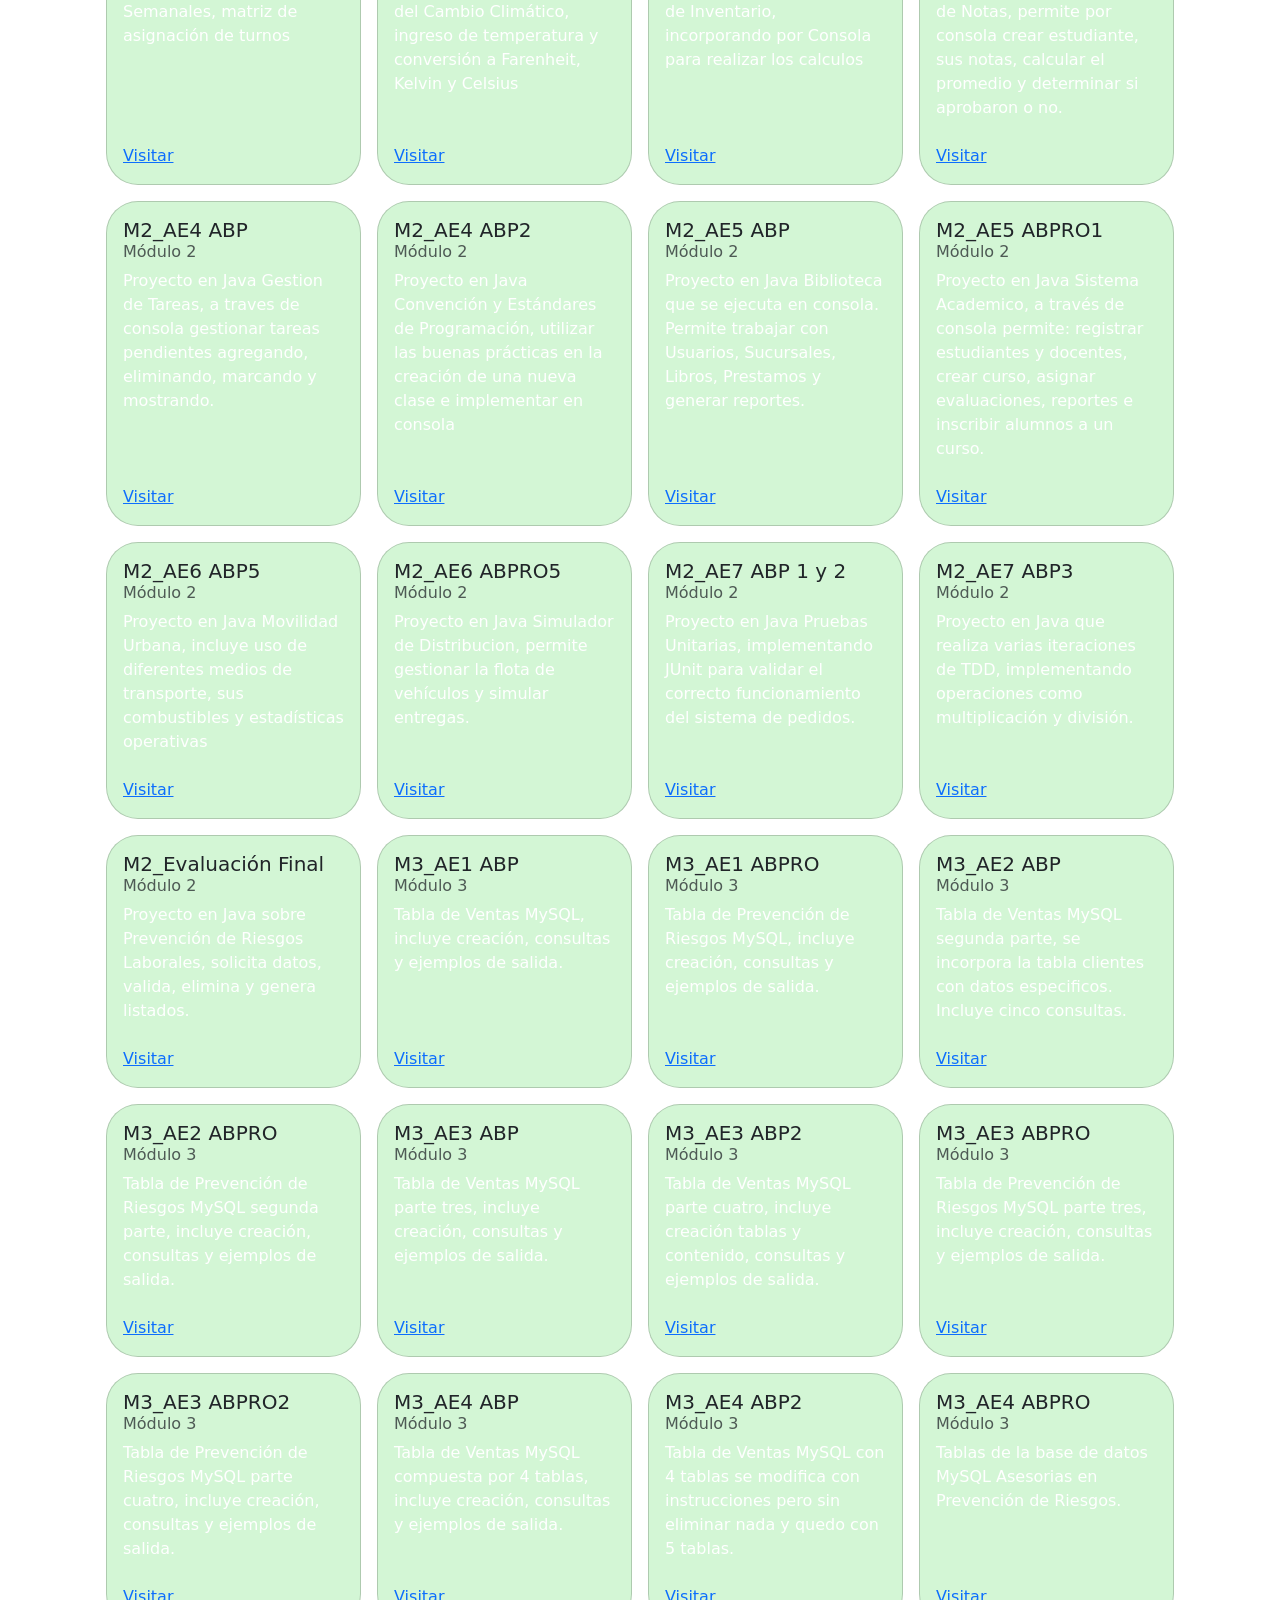
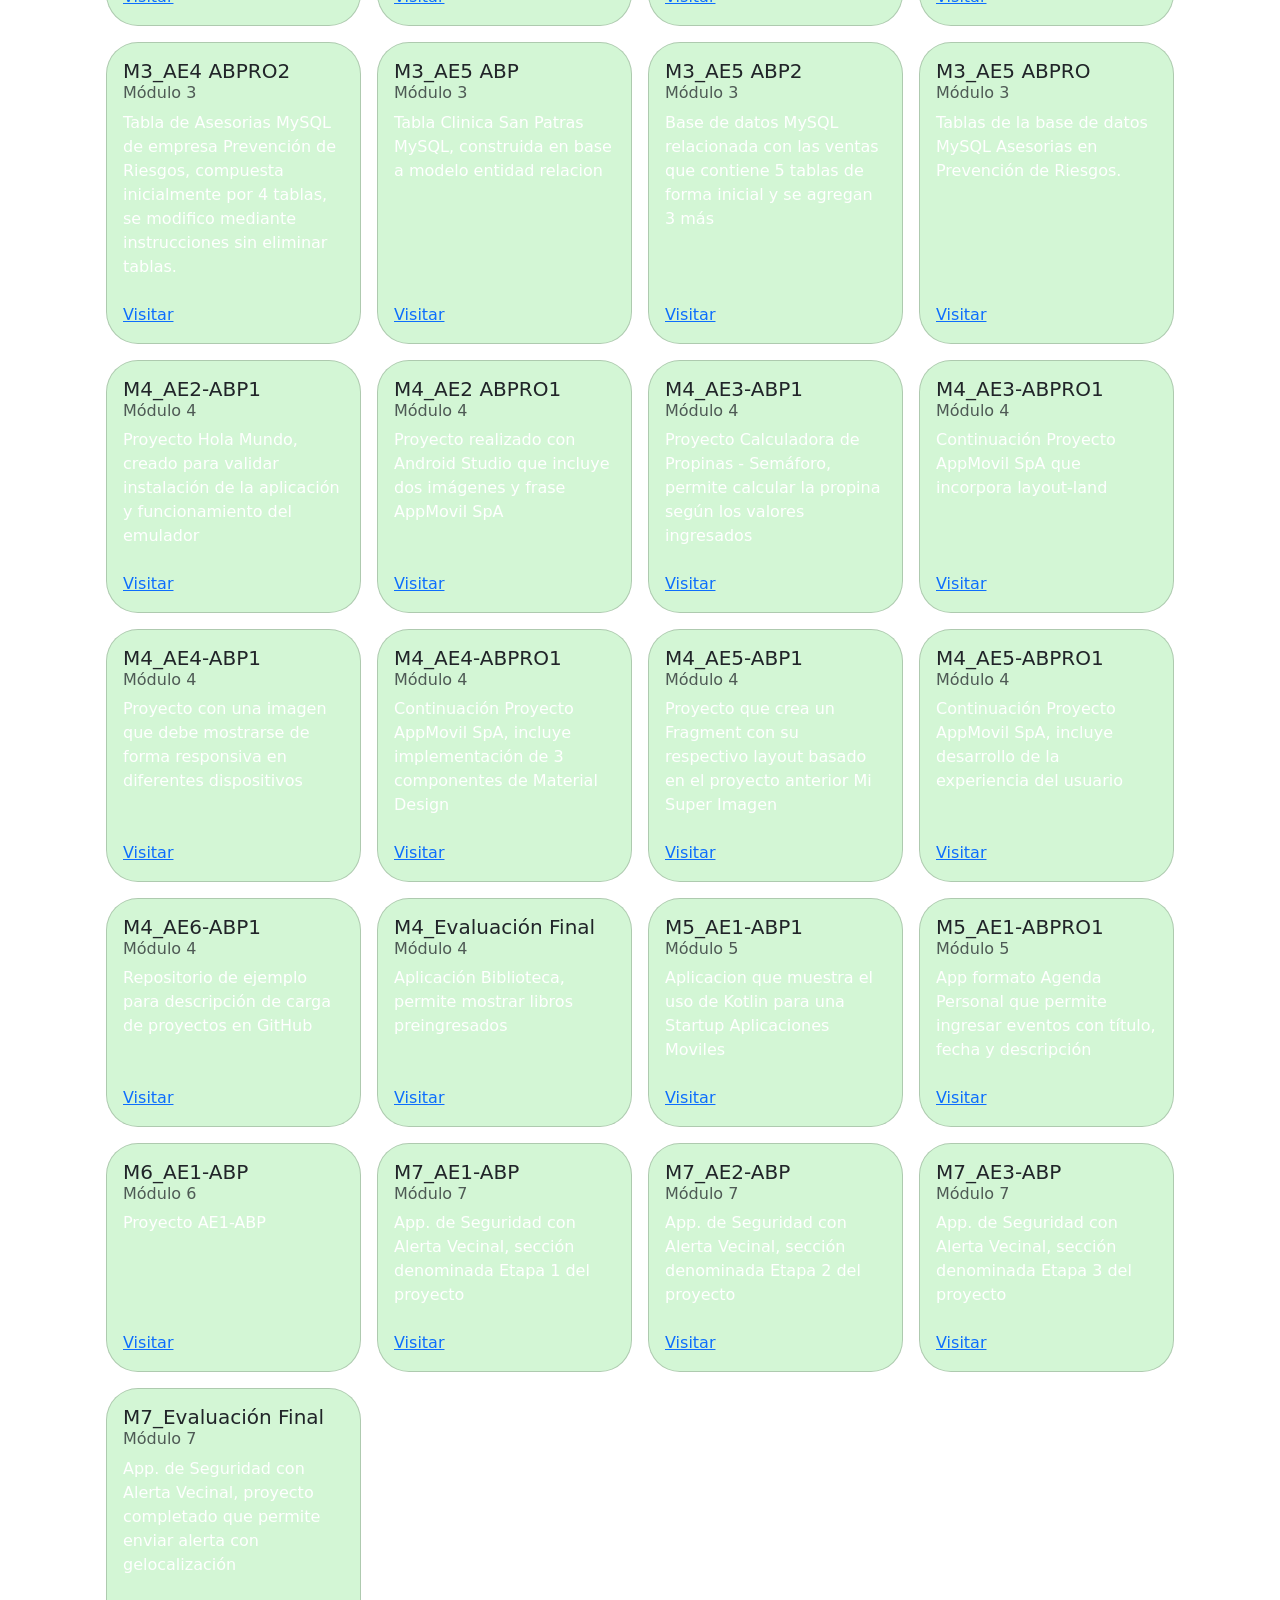
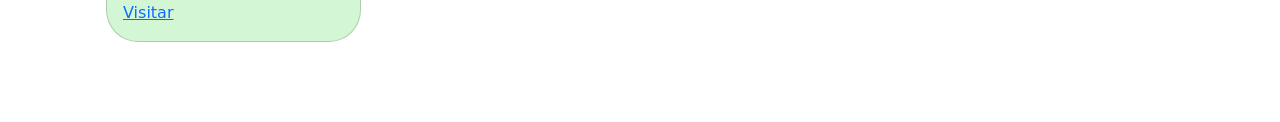
==== commit a91cadc9: "actualizando codigo video" ====
--- a/index.html
+++ b/index.html
@@ -5,6 +5,8 @@
     <meta name="viewport" content="width=device-width, initial-scale=1.0">
     <title>Links Ejercicios</title>
     <link href="https://cdn.jsdelivr.net/npm/bootstrap@5.0.2/dist/css/bootstrap.min.css" rel="stylesheet" integrity="sha384-EVSTQN3/azprG1Anm3QDgpJLIm9Nao0Yz1ztcQTwFspd3yD65VohhpuuCOmLASjC" crossorigin="anonymous">
+    <link rel="preconnect" href="https://i.ytimg.com">
+    <link rel="preconnect" href="https://www.youtube.com">
     <link rel="stylesheet" href="./assets/css/style.css">
 </head>
 <body>
--- a/assets/css/style.css
+++ b/assets/css/style.css
@@ -183,13 +183,50 @@
 }
 
 /* === mini-videos (sin card) === */
-.video-tile .ratio { background:#000; border-radius:12px; overflow:hidden; }
-.video-thumb { width:100%; height:100%; object-fit:cover; display:block; }
+.video-tile .ratio { 
+  background:#000; 
+  border-radius:12px; 
+  overflow:hidden; }
+.video-thumb { 
+  width:100%;
+  height:100%;
+  object-fit:cover;
+  display:block; }
 .video-play {
-  position:absolute; inset:auto; top:50%; left:50%; transform:translate(-50%,-50%);
-  border:0; padding:.5rem .75rem; border-radius:999px; background:rgba(255,255,255,.9);
+  position:absolute;
+  inset:auto; top:50%;
+  left:50%;
+  transform:translate(-50%,-50%);
+  border:0; padding:.5rem .75rem;
+  border-radius:999px;
+  background:rgba(255,255,255,.9);
   cursor:pointer;
 }
-.video-meta { display:flex; justify-content:space-between; align-items:center; gap:.5rem; margin-top:.5rem; }
-.video-title { font-size:.95rem; white-space:nowrap; overflow:hidden; text-overflow:ellipsis; }
-.video-link { text-decoration:underline; }+.video-meta {
+  display:flex;
+  justify-content:space-between;
+  align-items:center;
+  gap:.5rem;
+  margin-top:.5rem; 
+}
+.video-title { 
+  font-size:.95rem;
+  white-space:nowrap;
+  overflow:hidden;
+  text-overflow:ellipsis; 
+}
+.video-link { 
+  text-decoration:underline; 
+}
+/* bloque de texto bajo el player */
+.video-text { margin-top:.5rem; }
+/* descripción: 3 líneas con elipsis */
+.video-desc{
+  margin:.25rem 0 0;
+  font-size:.85rem;
+  opacity:.9;
+  overflow: hidden;               /* oculta el texto extra */
+  display:-webkit-box;            /* requerido para el clamp */
+  -webkit-box-orient: vertical;   /* requerido */
+  -webkit-line-clamp: 3;          /* número de líneas */
+}
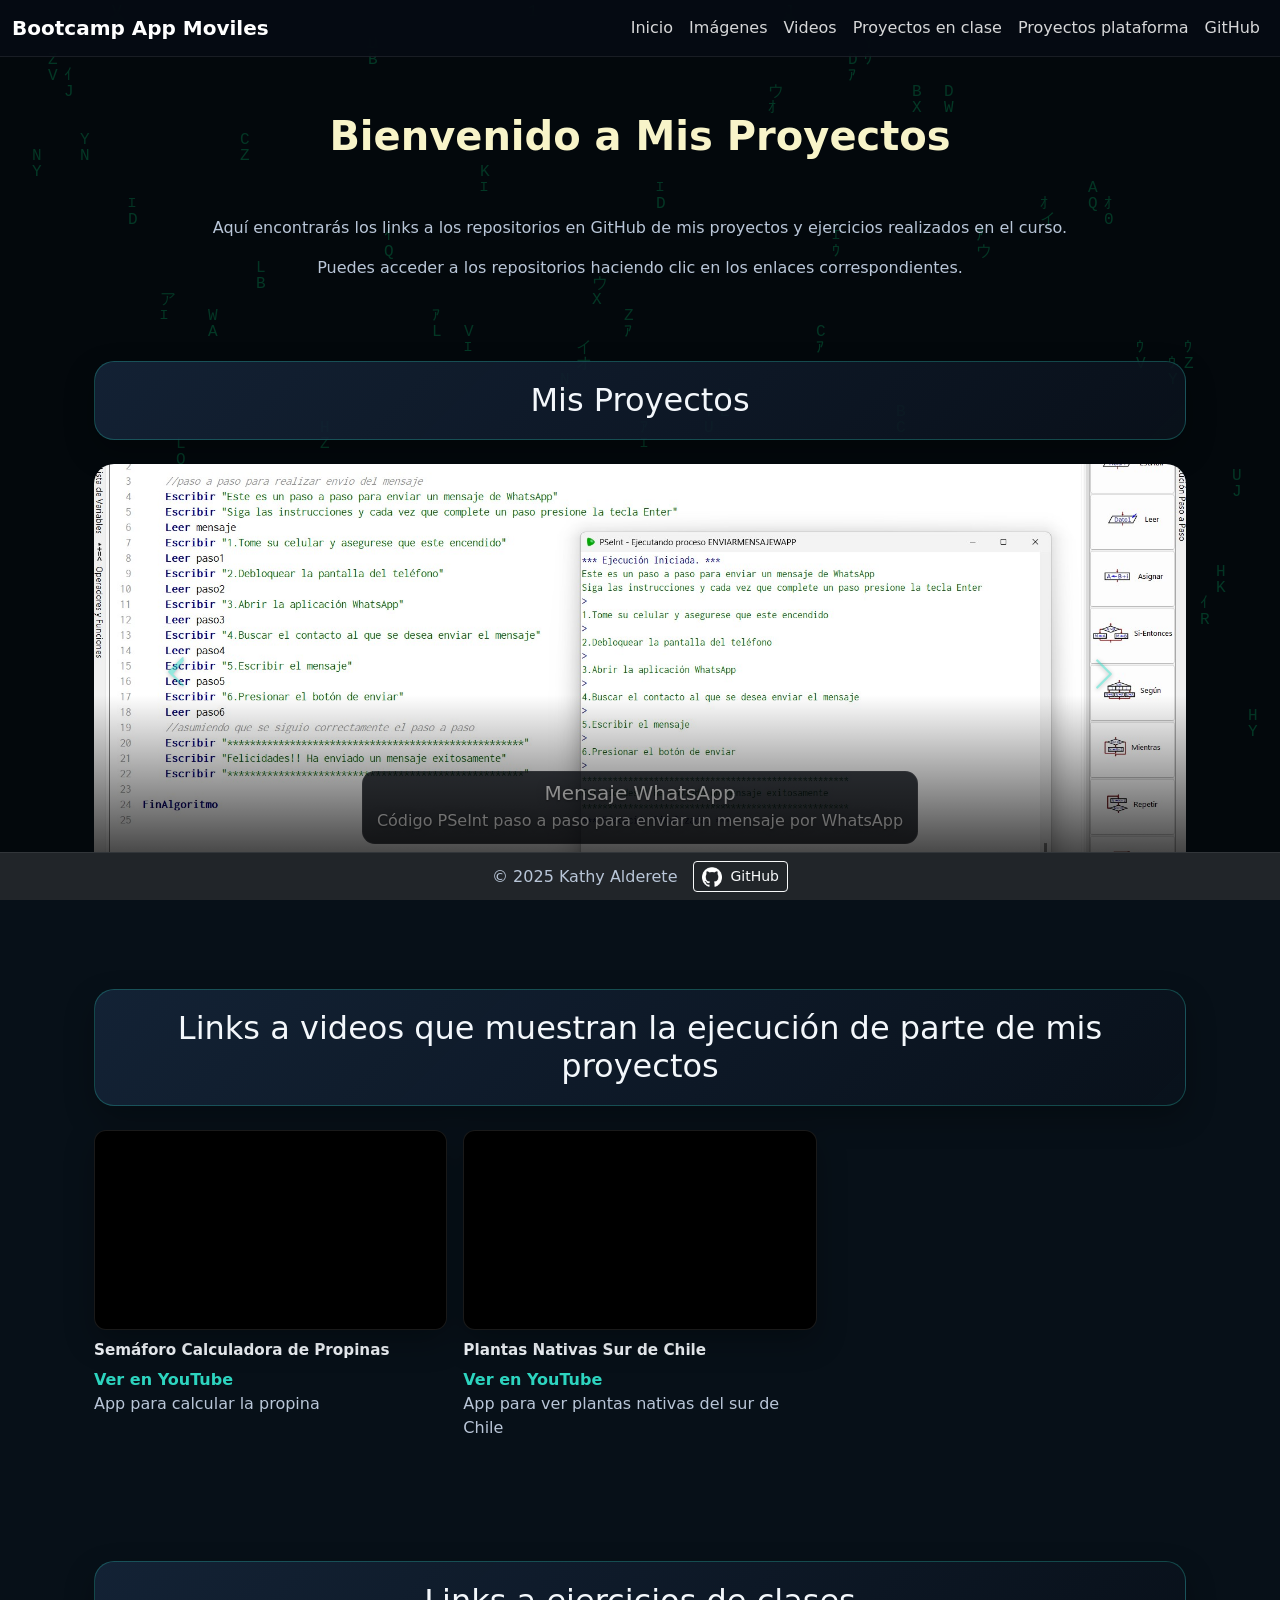
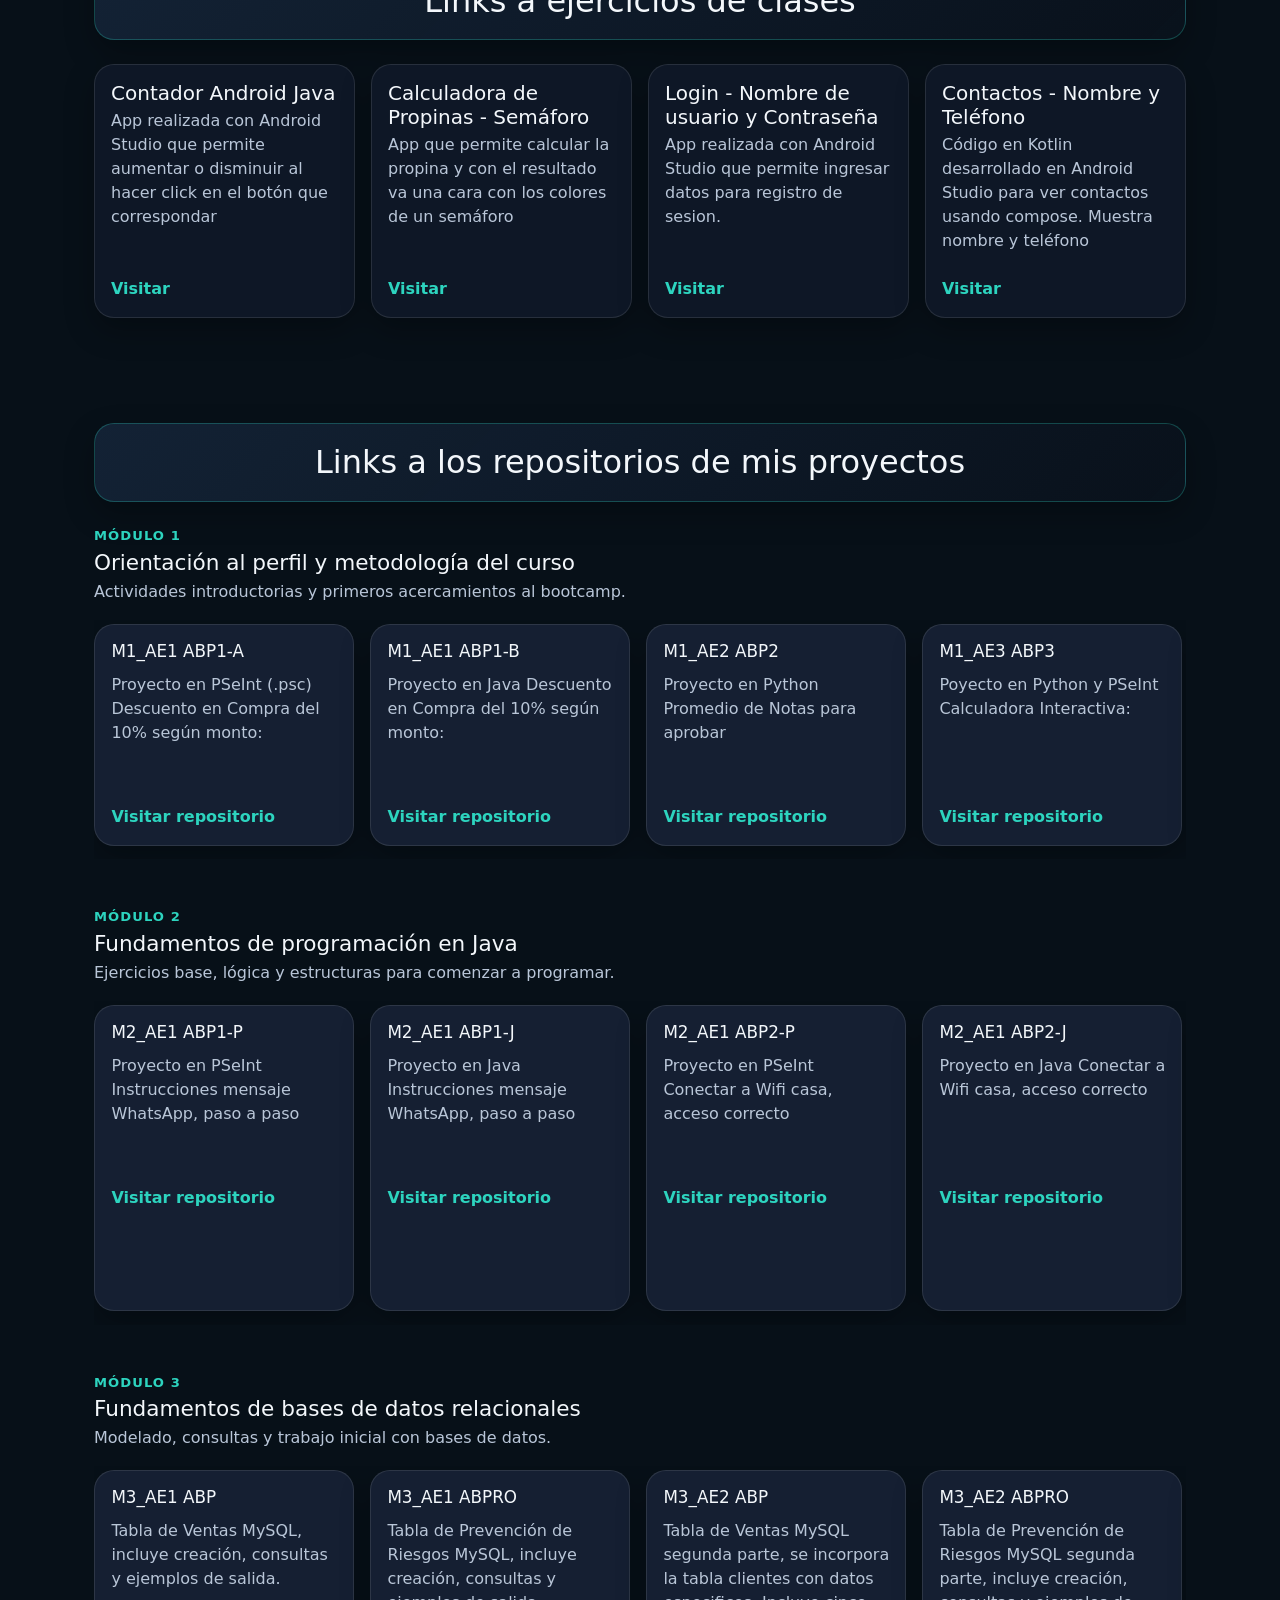
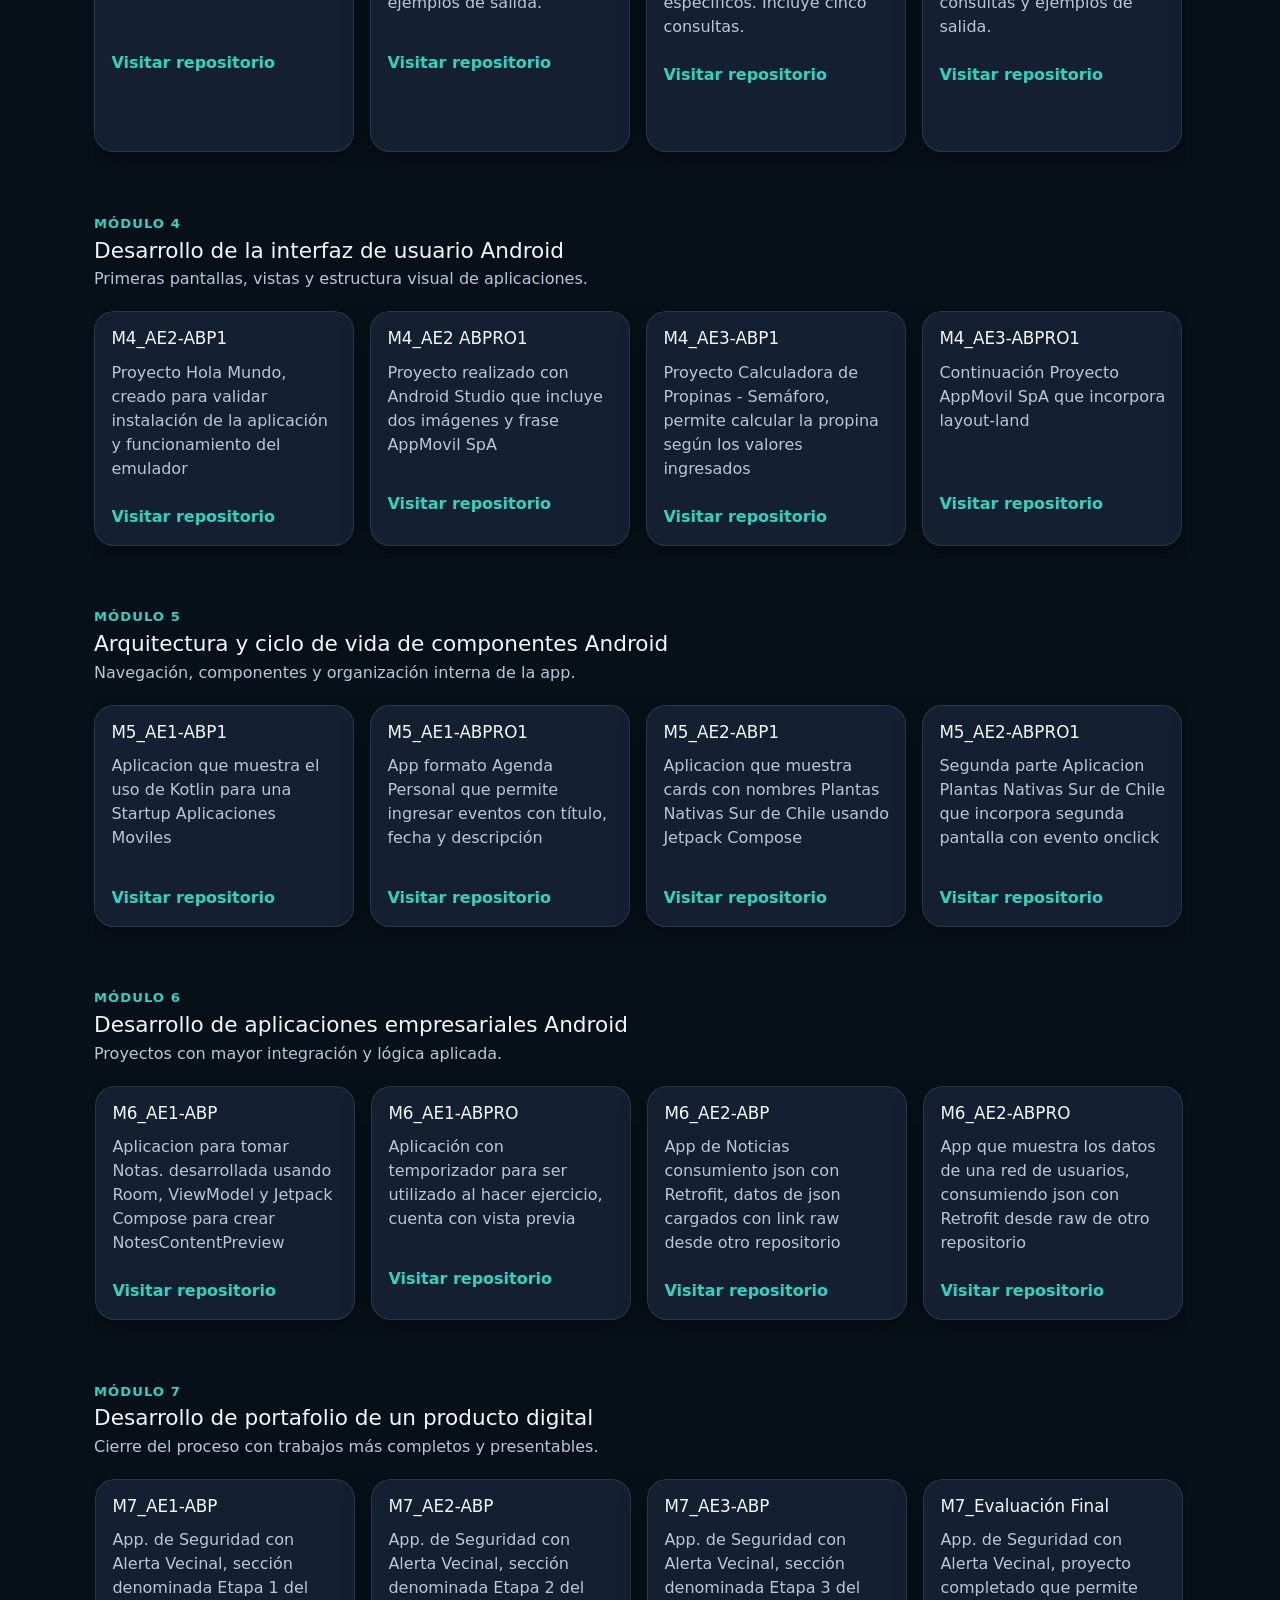
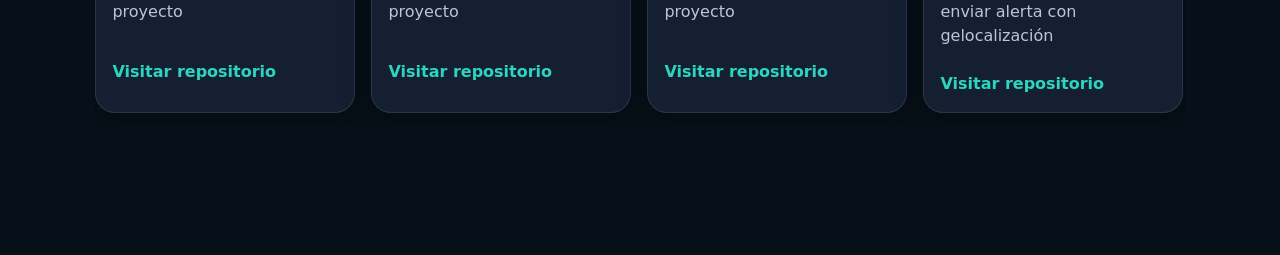
==== commit 4c75c348: "modificando HTML, CSS, JS, README y JSON" ====
--- a/index.html
+++ b/index.html
@@ -10,11 +10,13 @@
     <link rel="stylesheet" href="./assets/css/style.css">
 </head>
 <body>
+    <!-- Background Matrix - regule velocidad en JS -->
     <canvas id="matrix-bg" aria-hidden="true"></canvas>
+    <!-- Navbar -->
     <nav class="navbar navbar-expand-lg navbar-dark bg-dark fixed-top">
         <div class="container-fluid">
             <!-- Izquierda -->
-            <a class="navbar-brand" href="#">Repositorios 2025 Bootcamp App Moviles</a>
+            <a class="navbar-brand" href="#">Bootcamp App Moviles</a>
             <!-- Botón hamburguesa alineado a la derecha -->
             <button class="navbar-toggler" type="button" data-bs-toggle="collapse" data-bs-target="#navbarNav" aria-controls="navbarNav" aria-expanded="false" aria-label="Toggle navigation">
                 <span class="navbar-toggler-icon"></span>
@@ -38,7 +40,8 @@
                         <a class="nav-link" href="#proyectos-plataforma">Proyectos plataforma</a>
                     </li>
                     <li class="nav-item">
-                        <a class="nav-link" href="https://github.com/KathyAlde21?tab=repositories">Repositorios GitHub</a>
+                        <!-- target="_blank" rel="noopener noreferrer" se uso para generar una página nueva con el enlace -->
+                        <a class="nav-link" href="https://github.com/KathyAlde21" target="_blank" rel="noopener noreferrer">GitHub</a>
                     </li>
                 </ul>
             </div>
@@ -46,48 +49,68 @@
     </nav>
     <div style="height: 56px;"></div> <!-- Espacio para navbar fija -->
     <main>
-        <div class="container mt-4">
-            <h1 class="text-center" id="bienvenido">Bienvenido a Mis Proyectos</h1>
-            <p class="text-center">Aquí encontrarás los links a los repositorios en GitHub  de mis proyectos y ejercicios realizados en el curso.</p>
-            <p class="text-center">Puedes acceder a los repositorios haciendo clic en los enlaces correspondientes.</p>
-        </div>
+        <section>
+            <!-- Encabezado -->
+            <header class=" mt-2 py-4">
+                <div class="container mt-4">
+                    <h1 class="text-center" id="bienvenido">Bienvenido a Mis Proyectos</h1>
+                </div>
+            </header>
+            <div class="container mt-4">
+                <p class="text-center">Aquí encontrarás los links a los repositorios en GitHub  de mis proyectos y ejercicios realizados en el curso.</p>
+                <p class="text-center">Puedes acceder a los repositorios haciendo clic en los enlaces correspondientes.</p>
+            </div>
+        </section>
 
         <!-- Carrusel con imágenes de diferentes proyectos tanto de clases como de trabajos para la plataforma -->
-        <div class="container mt-4" id="proyectos">
-            <div class="container py-4">
-                <h2 class="text-center mb-4">Mis Proyectos</h2>
-                <!-- Contenedor carrusel -->
-                <div id="carrusel"></div>
-        </div>
+        <section>
+            <div class="container mt-4" id="proyectos">
+                <div class="container py-4">
+                    <h2 class="text-center mb-4">Mis Proyectos</h2>
+                    <!-- Contenedor carrusel -->
+                    <div id="carrusel"></div>
+                </div>
+            </div>
+        </section>
 
         <!-- Cards autocompletadas con los links a videos de Youtube sobre los proyectos -->
         <!-- Videos linkeados a Youtube de ejecución de código para proyectos Android -->
-        <div class="container mt-4" id="videos">
-            <div class="container py-4">
-                <h2 class="text-center mb-4">Links a videos que muestran la ejecución de parte de mis proyectos</h2>                
-                <!-- Contenedor de cards -->
-                <div id="cards_youtube" class="row g-3"></div>
+        <section>
+            <div class="container mt-4" id="videos">
+                <div class="container py-4">
+                    <h2 class="text-center mb-4">Links a videos que muestran la ejecución de parte de mis proyectos</h2>                
+                    <!-- Contenedor de cards -->
+                    <div id="cards_youtube" class="row g-3"></div>
+                </div>
             </div>
-        </div>
+        </section>
 
         <!-- Card autocompletada a proyectos desarrollados en clases -->
-        <div class="container mt-4" id="proyectos-clases">
-            <div class="container py-4">
-                <h2 class="text-center mb-4">Links a ejercicios de clases</h2>
-                <div id="cards_clases" class="row g-3"></div>
+         <section>
+            <div class="container mt-4" id="proyectos-clases">
+                <div class="container py-4">
+                    <h2 class="text-center mb-4">Links a ejercicios de clases</h2>
+                    <div id="cards_clases" class="row g-3"></div>
+                </div>
             </div>
-        </div>
+         </section>
 
         <!-- Cards autocompletadas con Json con los links a los repositorios de los proyectos -->
-        <div class="container mt-4"id="proyectos-plataforma">
-            <div class="container py-4">
-                <h2 class="text-center mb-4">Links a los repositorios de mis proyectos</h2>                
-                <!-- Contenedor de cards -->
-                <div id="cards" class="row g-3"></div>
+        <!-- se van a crear secciones separadas para cada json con scroll horizontal -->
+        <section>
+            <div class="container mt-4"id="proyectos-plataforma">
+                <div class="container py-4">
+                    <h2 class="text-center mb-4">Links a los repositorios de mis proyectos</h2>                
+                    <!-- Contenedores de cards -->
+                    <div id="modulos-container"></div>
+                </div>
             </div>
-        </div>
+        </section>
     </main>
-    <div style="height: 56px;"></div> <!-- Espacio -->
+
+    <!-- Espacio -->
+    <div style="height: 56px;"></div>
+
     <!-- Footer -->
     <footer class="bg-dark text-light fixed-bottom">
         <div class="container py-2">
--- a/assets/css/style.css
+++ b/assets/css/style.css
@@ -1,28 +1,147 @@
+/* =========================
+   AFECTA TODO EL PROYECTO
+========================= */
+html {
+  scroll-behavior: smooth;
+}
+
+body {
+  background: #071018;
+  color: #f3f7fb;
+}
+
 body p {
-  color: rgb(255, 255, 255);
+  color: #b9c6d8;
+}
+
+/* =========================
+   TITULOS GENERALES
+========================= */
+h1, h2, h3, h4, h5, h6 {
+  color: #f3f7fb;
 }
 
 h2 {
   margin-top: 33px;
-  color: rgb(255, 255, 255);
-  border: solid green;
-  background-color: rgba(0, 128, 0, 0.493);
-  border-radius: 1rem;
+  color: #f3f7fb;
+  background: linear-gradient(135deg, rgba(20, 35, 55, 0.94), rgba(10, 18, 28, 0.88));
+  border: 1px solid rgba(45, 212, 191, 0.28);
+  border-radius: 1.25rem;
   width: 100%;
-  padding: 1.5rem 1rem;
-}
-
-/* Cards (tus proyectos) */
+  padding: 1.2rem 1rem;
+  box-shadow: 0 12px 30px rgba(0, 0, 0, 0.28);
+}
+
+/* =========================
+   NAVBAR
+========================= */
+.navbar {
+  background: rgba(7, 12, 20, 0.82) !important;
+  backdrop-filter: blur(10px);
+  border-bottom: 1px solid rgba(255, 255, 255, 0.08);
+}
+
+.navbar-brand {
+  font-weight: 700;
+  color: #ffffff !important;
+}
+
+.navbar .nav-link {
+  color: rgba(255, 255, 255, 0.84) !important;
+  transition: color 0.25s ease, opacity 0.25s ease;
+}
+
+.navbar .nav-link:hover,
+.navbar .nav-link:focus {
+  color: #2dd4bf !important;
+}
+
+.navbar-toggler {
+  border-color: rgba(255, 255, 255, 0.16);
+}
+
+/* =========================
+   ICONOS Y TEXTOS SUELTOS
+========================= */
+.icon-github {
+  vertical-align: middle;
+  filter: brightness(0) invert(1);
+}
+
+#bienvenido {
+  color: #f8f4c9;
+  font-weight: bold;
+}
+
+#titulo {
+  color: #d7f8f1;
+  font-weight: bold;
+}
+
+#link-repositorio {
+  color: #38bdf8;
+  font-weight: bold;
+}
+
+#descripcion {
+  color: #b9c6d8;
+}
+
+/* =========================
+   LINKS DE ACCION
+========================= */
+.card-link,
+.module-card-link,
+.video-link {
+  color: #2dd4bf;
+  font-weight: 600;
+  text-decoration: none;
+}
+
+.card-link:hover,
+.module-card-link:hover,
+.video-link:hover {
+  color: #22c55e;
+  text-decoration: underline;
+}
+
+/* =========================
+   TARJETAS GENERALES
+========================= */
+.card,
+.module-card {
+  border: 1px solid rgba(255, 255, 255, 0.1);
+  border-radius: 1.25rem;
+  box-shadow: 0 12px 30px rgba(0, 0, 0, 0.28);
+  transition: transform 0.3s ease, box-shadow 0.3s ease, border-color 0.3s ease;
+}
+
+.card:hover,
+.module-card:hover {
+  transform: translateY(-6px);
+  box-shadow: 0 16px 34px rgba(0, 0, 0, 0.34);
+  border-color: rgba(45, 212, 191, 0.24);
+}
+
 .card {
-  background-color: rgba(126, 227, 131, 0.338);
-  border-radius: 2rem;
-  transition: transform 0.3s ease, box-shadow 0.3s ease;
-}
-.card:hover {
-  transform: translateY(-8px) scale(1.02);
-  box-shadow: 0 8px 20px rgba(0, 0, 0, 0.1);
-}
-/* Si más adelante usas imágenes en cards, limita solo la img superior */
+  background: rgba(16, 25, 40, 0.9);
+  color: #f3f7fb;
+}
+
+.card .card-title,
+.module-card-title,
+.video-title {
+  color: #f3f7fb;
+}
+
+.card .card-text,
+.card .card-subtitle,
+.module-card-text,
+.module-subtitle,
+.video-desc {
+  color: #b9c6d8 !important;
+}
+
 .card .card-img-top {
   height: 160px;
   object-fit: cover;
@@ -30,203 +149,330 @@
   border-top-right-radius: 1rem;
 }
 
-/* Ícono GitHub en nav/footer oscuros */
-.icon-github {
-  vertical-align: middle;
-  filter: brightness(0) invert(1);
-}
-
-/* Textos/secciones */
-#bienvenido {
-  color: rgb(255, 255, 255);
-  font-weight: bold;
-}
-
-#titulo {
-  color: rgb(255, 255, 255);
-  font-weight: bold;
-}
-
-#link-repositorio {
-  color: rgb(0, 5, 93);
-  font-weight: bold;
-}
-
-#descripcion {
-  color: rgba(1255, 255, 255);
-}
-/* =======================
-   Carrusel
-   ======================= */
-/* Imágenes del carrusel – tamaño uniforme */
+/* =========================
+   SECCION MODULOS
+========================= */
+#proyectos-plataforma {
+  color: #f3f7fb;
+}
+
+.module-section {
+  margin-bottom: 2.5rem;
+}
+
+.module-heading {
+  margin-bottom: 1rem;
+}
+
+.module-kicker {
+  margin: 0 0 0.25rem;
+  font-size: 0.82rem;
+  letter-spacing: 0.08em;
+  text-transform: uppercase;
+  color: #2dd4bf;
+  font-weight: 700;
+}
+
+.module-title {
+  margin: 0 0 0.35rem;
+  font-size: 1.35rem;
+  color: #f3f7fb;
+}
+
+.module-subtitle {
+  margin: 0;
+  max-width: 70ch;
+}
+
+.module-row {
+  display: grid;
+  grid-auto-flow: column;
+  grid-auto-columns: minmax(260px, 320px);
+  gap: 1rem;
+  overflow-x: auto;
+  padding: 0.25rem 0.15rem 0.85rem;
+  scroll-snap-type: x proximity;
+}
+
+.module-row::-webkit-scrollbar {
+  height: 10px;
+}
+
+.module-row::-webkit-scrollbar-track {
+  background: rgba(255, 255, 255, 0.04);
+  border-radius: 999px;
+}
+
+.module-row::-webkit-scrollbar-thumb {
+  background: rgba(255, 255, 255, 0.16);
+  border-radius: 999px;
+}
+
+.module-row::-webkit-scrollbar-thumb:hover {
+  background: rgba(255, 255, 255, 0.24);
+}
+
+.module-card {
+  scroll-snap-align: start;
+  background: rgba(22, 33, 52, 0.96);
+  min-height: 100%;
+}
+
+.module-card-body {
+  padding: 1rem;
+  display: flex;
+  flex-direction: column;
+  min-height: 220px;
+}
+
+.module-card-title {
+  margin-bottom: 0.75rem;
+  font-size: 1.05rem;
+}
+
+.module-card-text {
+  flex-grow: 1;
+  margin-bottom: 1rem;
+}
+
+/* =========================
+   CARRUSEL
+========================= */
 .carrusel-img {
   width: 100%;
-  aspect-ratio: 16 / 9;   /* todas misma proporción */
-  object-fit: cover;      /* recorta sin deformar */
-  max-height: 340px;      /* tope alto por defecto */
-  cursor: zoom-in;        /* indica que se puede ampliar (modal) */
-}
-/* Desktop grande */
-@media (min-width: 992px) {
-  .carrusel-img { max-height: 420px; }
-}
-/* Móvil */
-@media (max-width: 576px) {
-  .carrusel-img { max-height: 240px; }
-}
-
-/* Suaviza la aparición de captions del carrusel */
-.carousel-caption { opacity: .9; transition: opacity .3s ease; }
-.carousel:hover .carousel-caption { opacity: 1; }
-
-/* Respeta usuarios con menos movimiento */
-@media (prefers-reduced-motion: reduce) {
-  .card, .card .card-img-top, .carousel-caption { transition: none; }
-}
-
-/* El item del carrusel debe permitir overlay */
-.carousel .carousel-item { 
-  position: relative; 
-}
-
-/* overlay para dar contraste al texto sobre cualquier fondo */
-.carousel .carousel-item { position: relative; }
+  aspect-ratio: 16 / 9;
+  object-fit: cover;
+  max-height: 340px;
+  cursor: zoom-in;
+  border-radius: 1.25rem;
+}
+
+.carousel .carousel-item {
+  position: relative;
+}
+
 .carousel .carousel-item::after {
   content: "";
-  position: absolute; left: 0; right: 0; bottom: 0;
+  position: absolute;
+  left: 0;
+  right: 0;
+  bottom: 0;
   height: 45%;
-  background: linear-gradient(to top, rgba(0,0,0,.65), rgba(0,0,0,0));
+  background: linear-gradient(to top, rgba(0, 0, 0, 0.86), rgba(0, 0, 0, 0));
   pointer-events: none;
 }
 
-/* Caja detrás del caption (píldora) */
+.carousel-caption {
+  opacity: 0.92;
+  transition: opacity 0.3s ease;
+}
+
+.carousel:hover .carousel-caption {
+  opacity: 1;
+}
+
 .carousel-caption .caption-box {
   display: inline-block;
-  background: rgba(0,0,0,.55);
-  color: #fff;
-  padding: .5rem .75rem;
-  border-radius: .5rem;
+  background: rgba(7, 12, 20, 0.86);
+  color: #ffffff;
+  padding: 0.6rem 0.85rem;
+  border-radius: 0.8rem;
   max-width: min(90vw, 720px);
-}
-
-/* Un poco de sombra para el texto */
+  border: 1px solid rgba(255, 255, 255, 0.08);
+}
+
 .carousel-caption h5,
 .carousel-caption p {
-  text-shadow: 0 1px 2px rgb(41, 40, 40), 0 0 10px rgba(0,0,0,.35);
-  margin-bottom: .25rem;
-}
-
-/* === Flechas (prev/next) color verde === */
-/* === Flechas del carrusel en verde oscuro === */
+  text-shadow: 0 1px 2px rgba(0, 0, 0, 0.55), 0 0 10px rgba(0, 0, 0, 0.35);
+  margin-bottom: 0.25rem;
+  color: #ffffff !important;
+}
+
 .carousel-control-prev-icon,
 .carousel-control-next-icon {
   width: 2.25rem;
   height: 2.25rem;
   background-size: 100% 100%;
-  filter: drop-shadow(0 1px 2px rgba(0,0,0,.5));
-}
-
-/* Izquierda */
+  filter: drop-shadow(0 1px 2px rgba(0, 0, 0, 0.5));
+}
+
 .carousel-control-prev-icon {
-  background-image: url("data:image/svg+xml,%3Csvg xmlns='http://www.w3.org/2000/svg' fill='%23022A02' viewBox='0 0 16 16'%3E%3Cpath d='M11.354 1.646a.5.5 0 0 1 0 .708L6.707 8l4.647 4.646a.5.5 0 0 1-.708.708l-6-6a.5.5 0 0 1 0-.708l6-6a.5.5 0 0 1 .708 0z'/%3E%3C/svg%3E");
-}
-
-/* Derecha */
+  background-image: url("data:image/svg+xml,%3Csvg xmlns='http://www.w3.org/2000/svg' fill='%232dd4bf' viewBox='0 0 16 16'%3E%3Cpath d='M11.354 1.646a.5.5 0 0 1 0 .708L6.707 8l4.647 4.646a.5.5 0 0 1-.708.708l-6-6a.5.5 0 0 1 0-.708l6-6a.5.5 0 0 1 .708 0z'/%3E%3C/svg%3E");
+}
+
 .carousel-control-next-icon {
-  background-image: url("data:image/svg+xml,%3Csvg xmlns='http://www.w3.org/2000/svg' fill='%23022A02' viewBox='0 0 16 16'%3E%3Cpath d='M4.646 1.646a.5.5 0 0 1 .708 0l6 6a.5.5 0 0 1 0 .708l-6 6a.5.5 0 0 1-.708-.708L10.293 8 4.646 2.354a.5.5 0 0 1 0-.708z'/%3E%3C/svg%3E");
-}
-
-/* Hover suave del área de flechas */
+  background-image: url("data:image/svg+xml,%3Csvg xmlns='http://www.w3.org/2000/svg' fill='%232dd4bf' viewBox='0 0 16 16'%3E%3Cpath d='M4.646 1.646a.5.5 0 0 1 .708 0l6 6a.5.5 0 0 1 0 .708l-6 6a.5.5 0 0 1-.708-.708L10.293 8 4.646 2.354a.5.5 0 0 1 0-.708z'/%3E%3C/svg%3E");
+}
+
 .carousel-control-prev:hover,
 .carousel-control-next:hover {
-  background: rgba(2, 42, 2, .08);
-}
-
-/* === Indicadores (barras) en verde oscuro === */
+  background: rgba(45, 212, 191, 0.06);
+}
+
 .carousel-indicators [data-bs-target] {
   width: 30px;
   height: 4px;
   border-radius: 999px;
-  background-color: #022A02;
-  opacity: .45;
+  background-color: rgba(45, 212, 191, 0.5);
+  opacity: 0.5;
   margin: 0 4px;
   border: 0;
 }
+
 .carousel-indicators .active {
-  background-color: #013d01; /* un pelín más oscuro para el activo */
+  background-color: #2dd4bf;
   opacity: 1;
 }
 
-/* === Caption del carrusel (antes del click) en verde; el modal queda blanco === */
-.carousel .carousel-caption .caption-box,
-.carousel .carousel-caption .caption-box h5,
-.carousel .carousel-caption .caption-box p,
-.carousel .carousel-caption .caption-box a {
-  color: #022A02 !important;
-}
-/* Canvas de fondo tipo Matrix */
-/* Asegura que el contenido quede por encima (solo si algo se oculta) */
-/* Canvas de fondo tipo Matrix, siempre detrás */
+/* =========================
+   VIDEOS
+========================= */
+.video-tile {
+  background: transparent;
+}
+
+.video-tile .ratio {
+  background: #000;
+  border: 1px solid rgba(255, 255, 255, 0.1);
+  border-radius: 12px;
+  overflow: hidden;
+  box-shadow: 0 12px 30px rgba(0, 0, 0, 0.28);
+}
+
+.video-thumb {
+  width: 100%;
+  height: 100%;
+  object-fit: cover;
+  display: block;
+}
+
+.video-play {
+  position: absolute;
+  inset: auto;
+  top: 50%;
+  left: 50%;
+  transform: translate(-50%, -50%);
+  border: 0;
+  padding: 0.5rem 0.75rem;
+  border-radius: 999px;
+  background: rgba(255, 255, 255, 0.9);
+  cursor: pointer;
+}
+/*
+.video-meta {
+  display: flex;
+  justify-content: space-between;
+  align-items: center;
+  gap: 0.5rem;
+  margin-top: 0.65rem;
+}
+
+.video-title {
+  font-size: 0.95rem;
+  white-space: nowrap;
+  overflow: hidden;
+}
+  */
+  .video-meta {
+  display: flex;
+  flex-wrap: wrap;
+  align-items: flex-start;
+  gap: 0.5rem 1rem;
+  margin-top: 0.65rem;
+}
+
+.video-title {
+  font-size: 0.95rem;
+  color: #f3f7fb;
+  line-height: 1.35;
+  white-space: normal;
+  overflow: visible;
+  flex: 1 1 220px;
+}
+
+.video-link {
+  flex: 0 0 auto;
+}
+
+/* =========================
+   FONDO MATRIX
+========================= */
 #matrix-bg {
   position: fixed;
   inset: 0;
   width: 100vw;
   height: 100vh;
-  z-index: 0;            /* capa inferior */
-  pointer-events: none;  /* no bloquea clics */
-}
-
-/* Asegura que tu contenido quede por encima del canvas */
-nav, main, footer {
+  z-index: 0;
+  pointer-events: none;
+  opacity: 0.5;
+}
+
+nav,
+main,
+footer {
   position: relative;
   z-index: 1;
 }
 
-/* === mini-videos (sin card) === */
-.video-tile .ratio { 
-  background:#000; 
-  border-radius:12px; 
-  overflow:hidden; }
-.video-thumb { 
-  width:100%;
-  height:100%;
-  object-fit:cover;
-  display:block; }
-.video-play {
-  position:absolute;
-  inset:auto; top:50%;
-  left:50%;
-  transform:translate(-50%,-50%);
-  border:0; padding:.5rem .75rem;
-  border-radius:999px;
-  background:rgba(255,255,255,.9);
-  cursor:pointer;
-}
-.video-meta {
-  display:flex;
-  justify-content:space-between;
-  align-items:center;
-  gap:.5rem;
-  margin-top:.5rem; 
-}
-.video-title { 
-  font-size:.95rem;
-  white-space:nowrap;
-  overflow:hidden;
-  text-overflow:ellipsis; 
-}
-.video-link { 
-  text-decoration:underline; 
-}
-/* bloque de texto bajo el player */
-.video-text { margin-top:.5rem; }
-/* descripción: 3 líneas con elipsis */
-.video-desc{
-  margin:.25rem 0 0;
-  font-size:.85rem;
-  opacity:.9;
-  overflow: hidden;               /* oculta el texto extra */
-  display:-webkit-box;            /* requerido para el clamp */
-  -webkit-box-orient: vertical;   /* requerido */
-  -webkit-line-clamp: 3;          /* número de líneas */
+/* =========================
+   FOOTER
+========================= */
+footer {
+  background: rgba(7, 12, 20, 0.86) !important;
+  border-top: 1px solid rgba(255, 255, 255, 0.08);
+}
+
+footer p,
+footer a,
+footer small {
+  color: #b9c6d8;
+}
+
+/* =========================
+   ESPACIADOS GENERALES
+========================= */
+section {
+  position: relative;
+}
+
+.container.py-4,
+.container.mt-4,
+.container.mt-5 {
+  position: relative;
+  z-index: 1;
+}
+
+/* =========================
+   RESPONSIVE
+========================= */
+@media (min-width: 992px) {
+  .carrusel-img {
+    max-height: 420px;
+  }
+}
+
+@media (max-width: 576px) {
+  .carrusel-img {
+    max-height: 240px;
+  }
+
+  .module-row {
+    grid-auto-columns: minmax(230px, 85vw);
+  }
+
+  .module-title {
+    font-size: 1.15rem;
+  }
+}
+
+@media (prefers-reduced-motion: reduce) {
+  .card,
+  .module-card,
+  .carousel-caption {
+    transition: none;
+  }
+
+  html {
+    scroll-behavior: auto;
+  }
 }
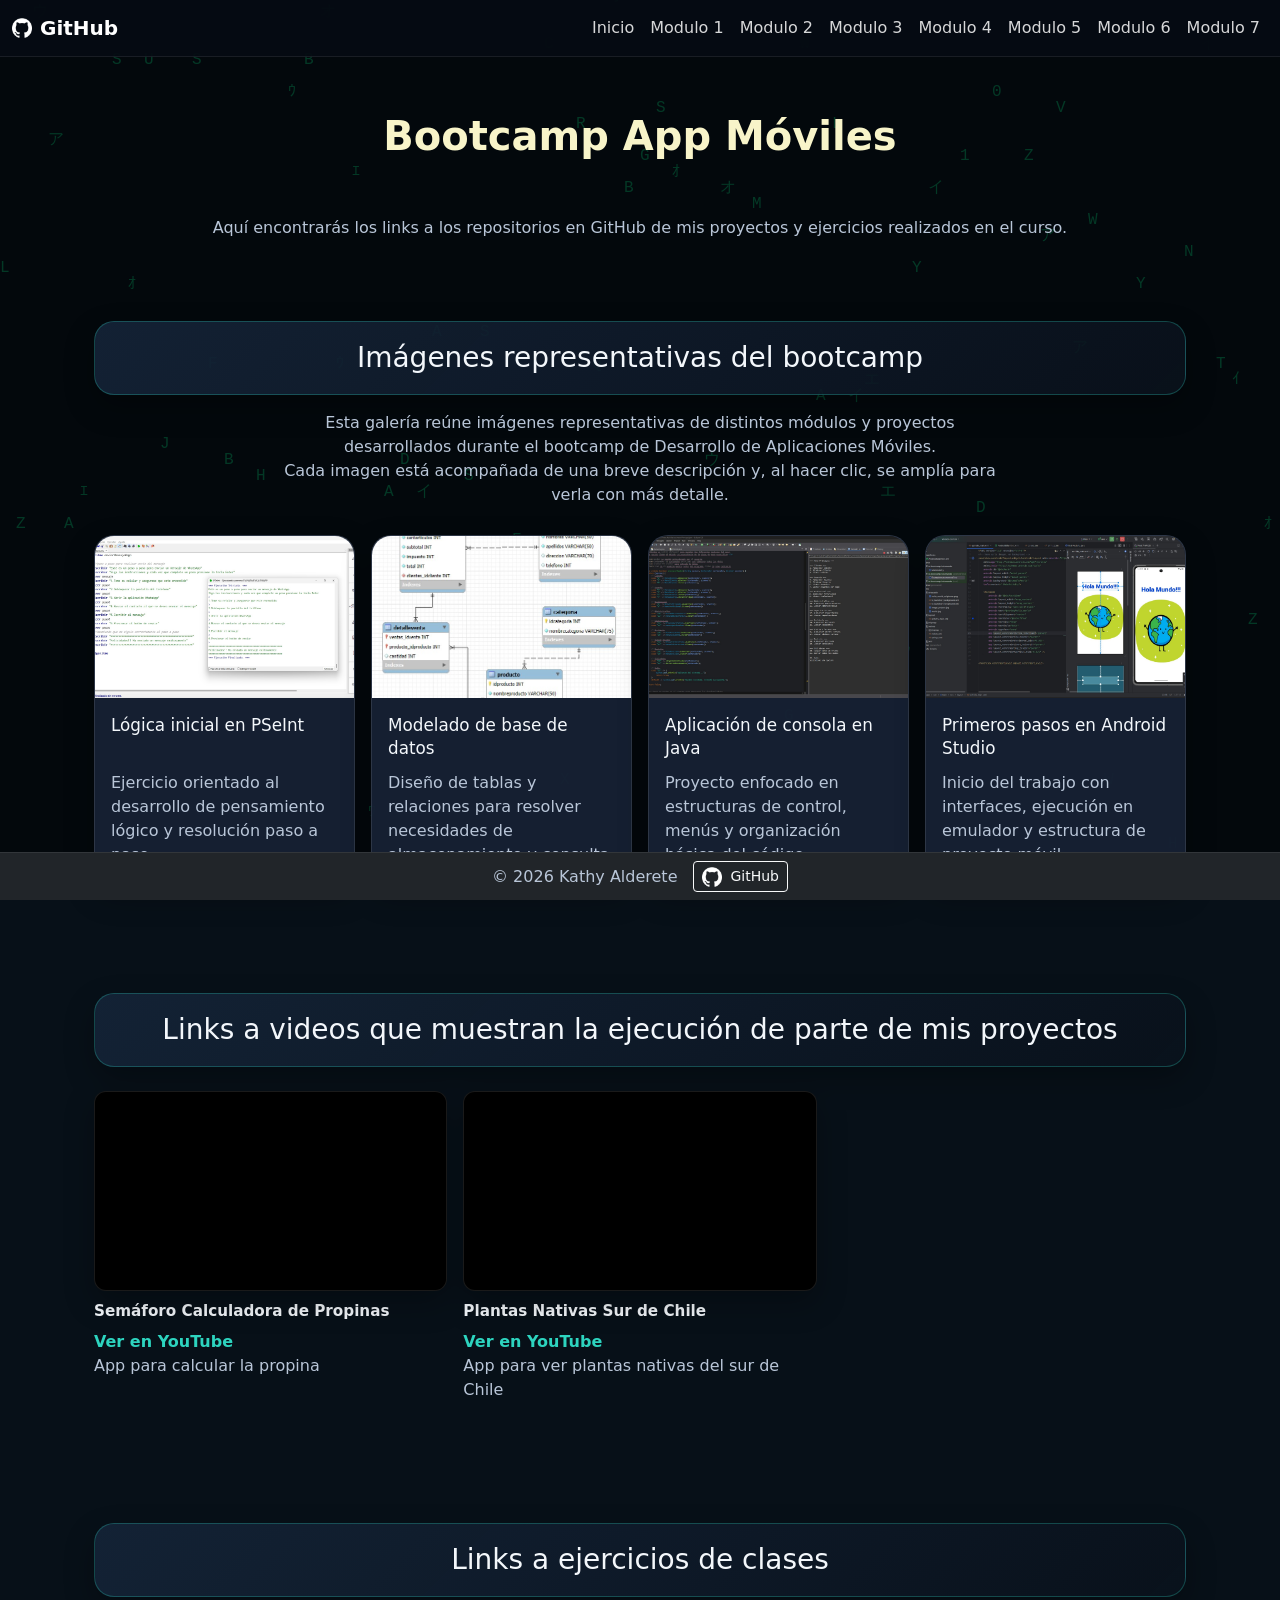
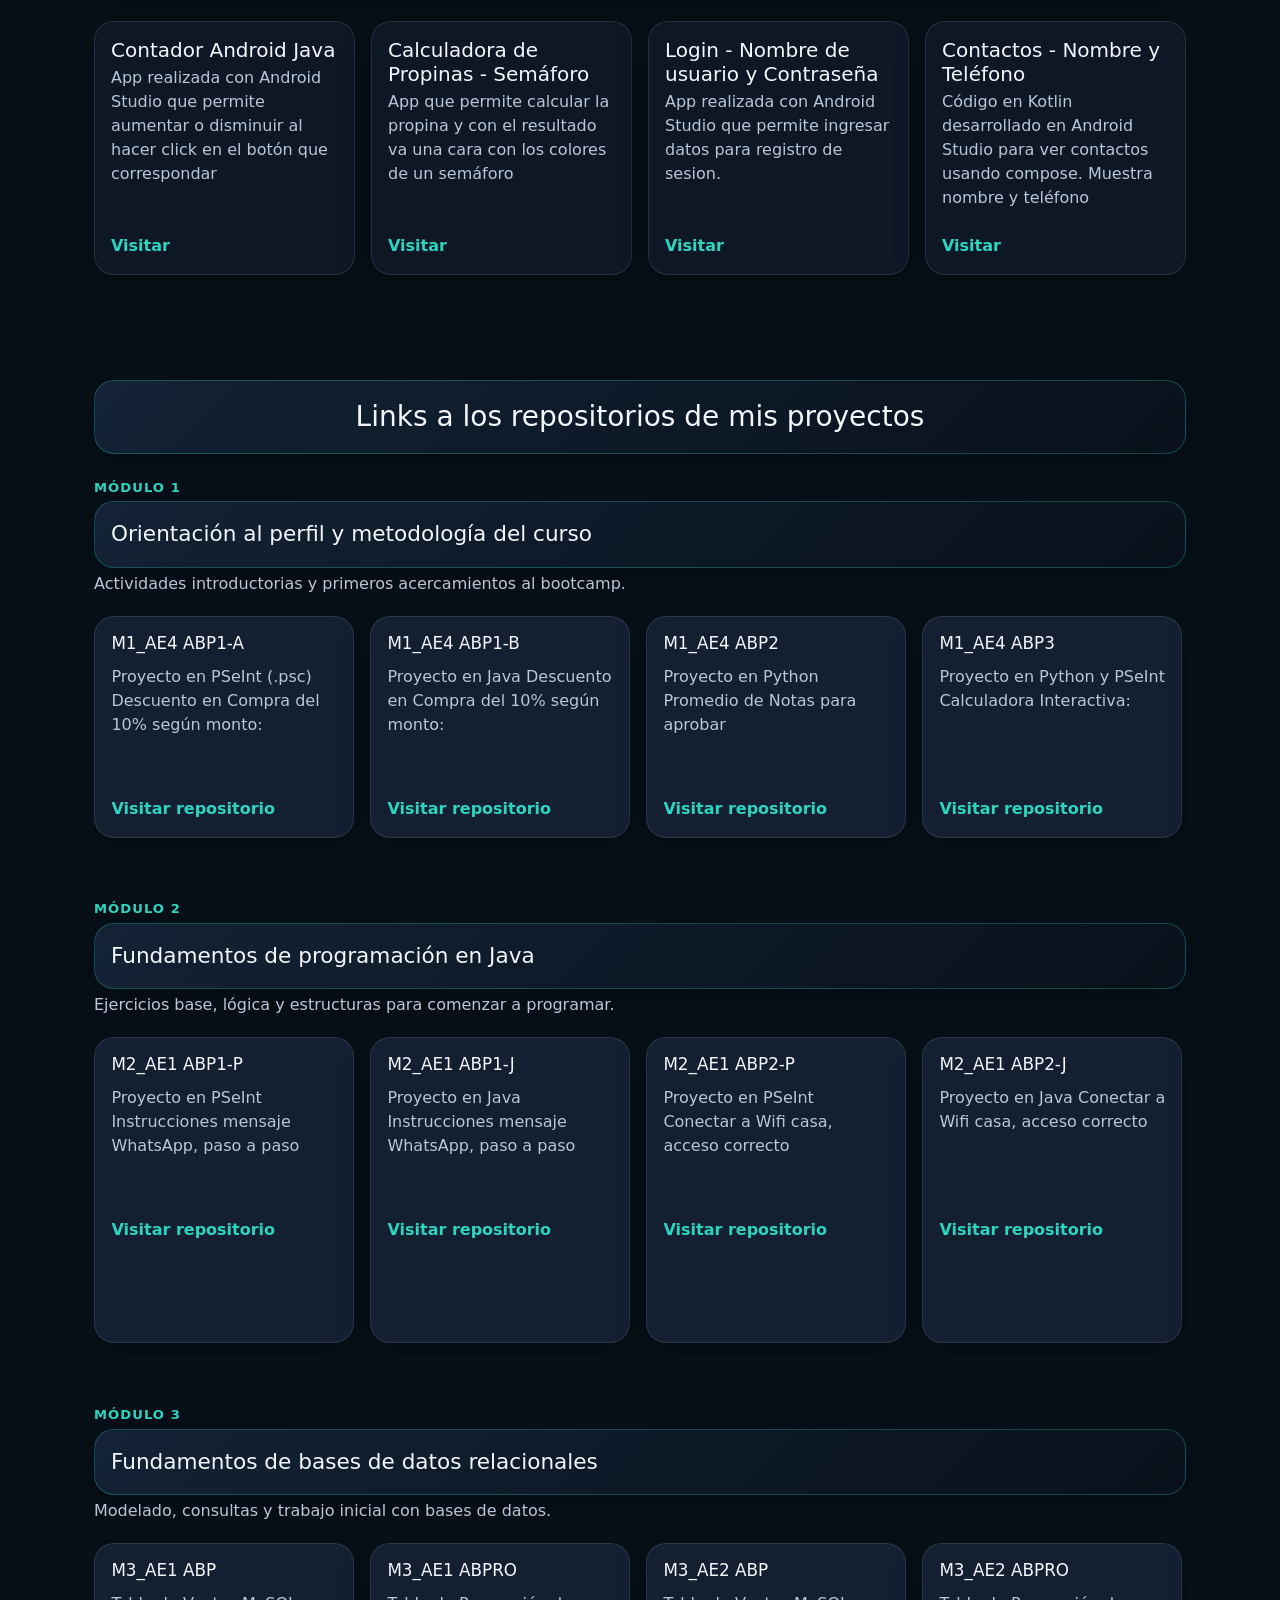
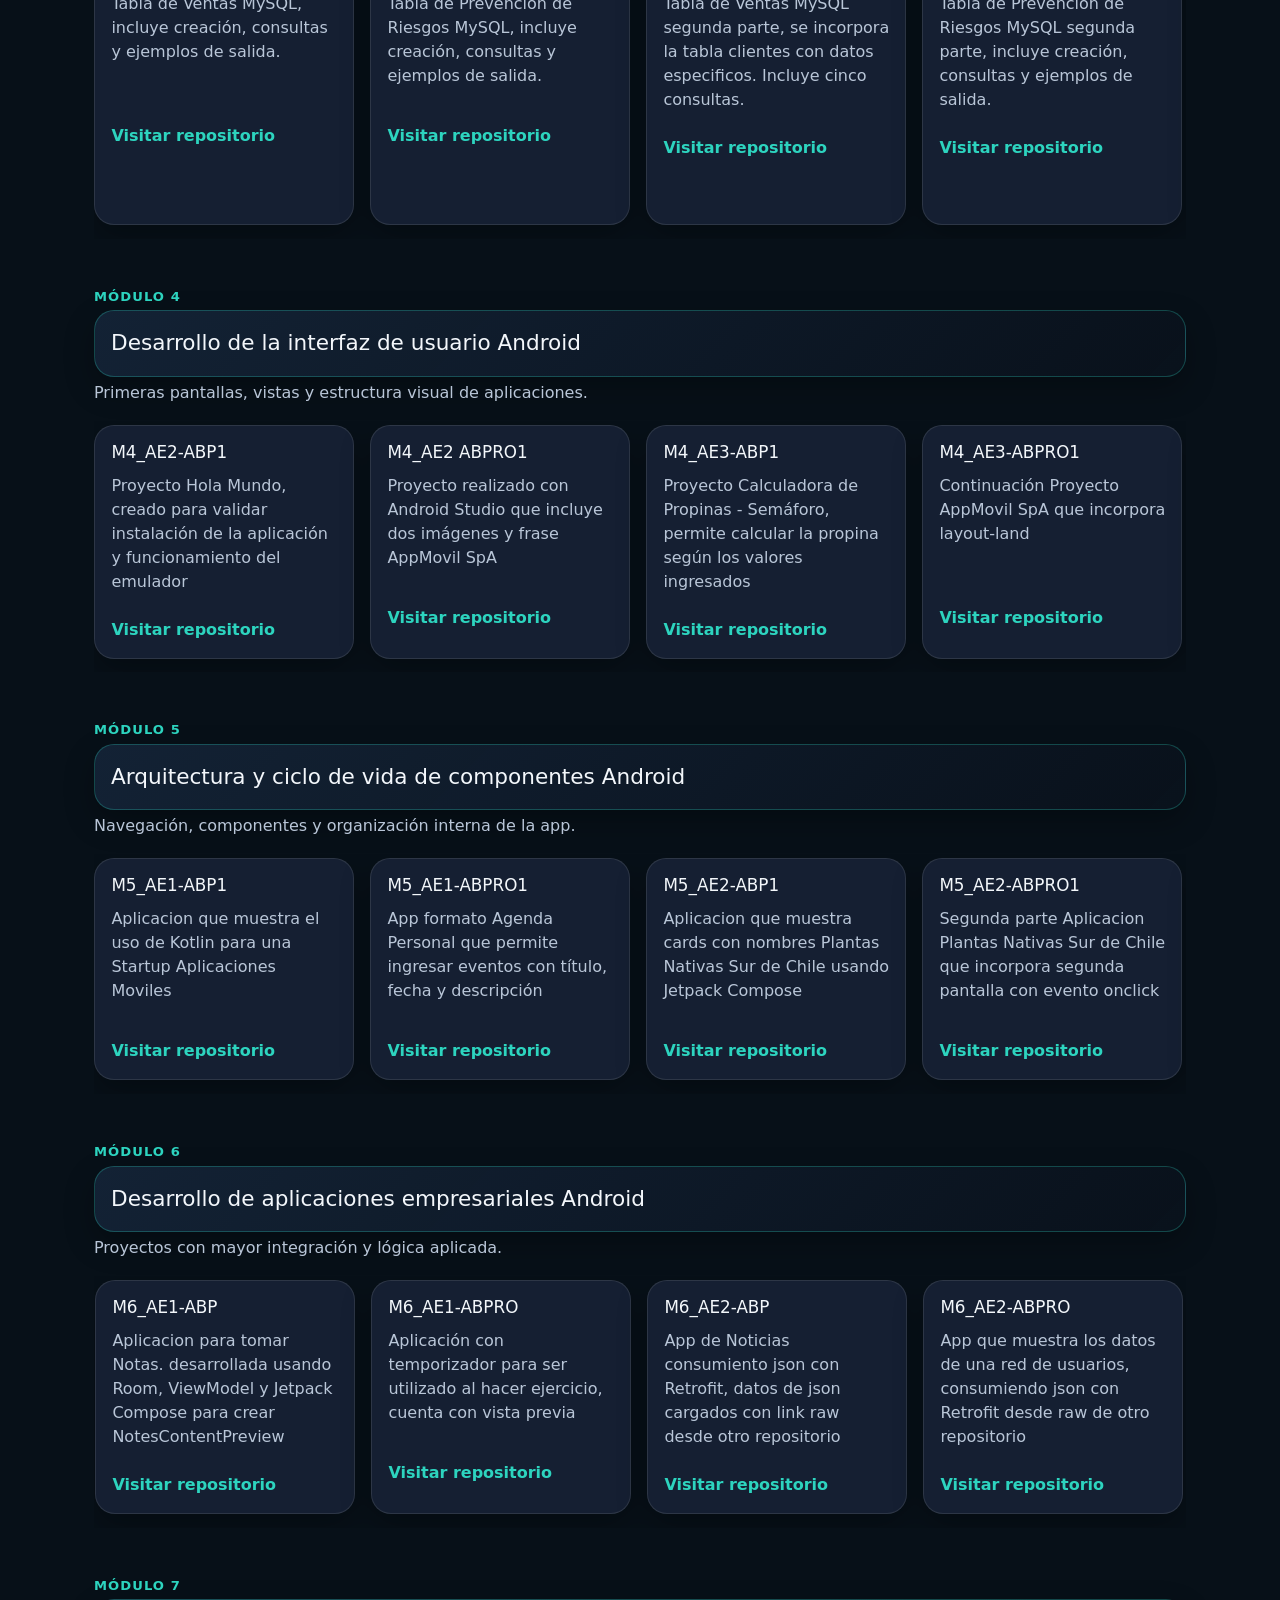
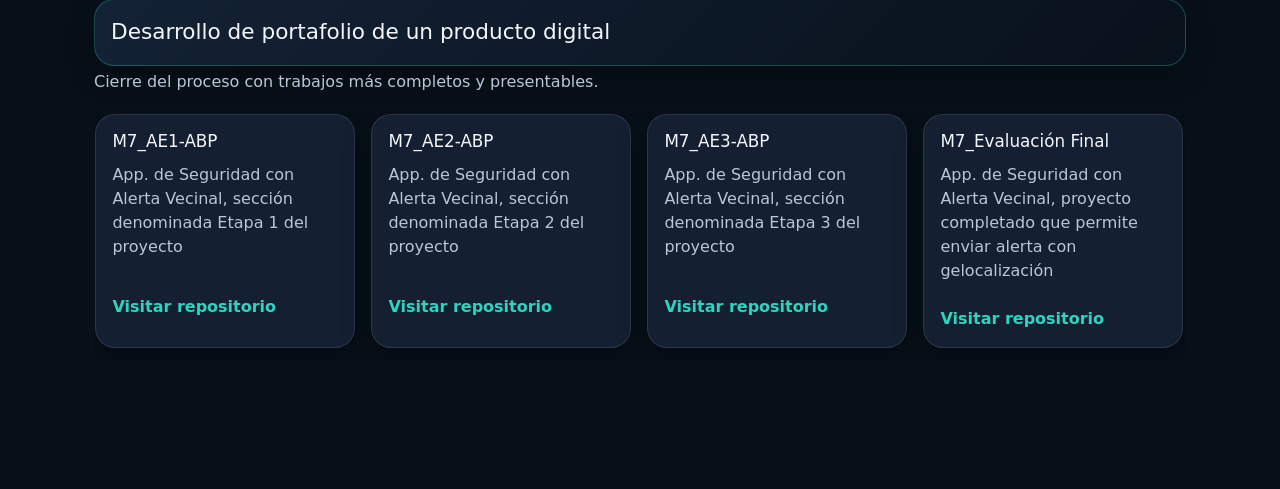
==== commit ce4fe17a: "actualizando README y creando .md adicionales" ====
--- a/index.html
+++ b/index.html
@@ -1,14 +1,17 @@
 <!DOCTYPE html>
 <html lang="en">
+
 <head>
     <meta charset="UTF-8">
     <meta name="viewport" content="width=device-width, initial-scale=1.0">
     <title>Links Ejercicios</title>
-    <link href="https://cdn.jsdelivr.net/npm/bootstrap@5.0.2/dist/css/bootstrap.min.css" rel="stylesheet" integrity="sha384-EVSTQN3/azprG1Anm3QDgpJLIm9Nao0Yz1ztcQTwFspd3yD65VohhpuuCOmLASjC" crossorigin="anonymous">
+    <link href="https://cdn.jsdelivr.net/npm/bootstrap@5.0.2/dist/css/bootstrap.min.css" rel="stylesheet"
+        integrity="sha384-EVSTQN3/azprG1Anm3QDgpJLIm9Nao0Yz1ztcQTwFspd3yD65VohhpuuCOmLASjC" crossorigin="anonymous">
     <link rel="preconnect" href="https://i.ytimg.com">
     <link rel="preconnect" href="https://www.youtube.com">
     <link rel="stylesheet" href="./assets/css/style.css">
 </head>
+
 <body>
     <!-- Background Matrix - regule velocidad en JS -->
     <canvas id="matrix-bg" aria-hidden="true"></canvas>
@@ -16,9 +19,15 @@
     <nav class="navbar navbar-expand-lg navbar-dark bg-dark fixed-top">
         <div class="container-fluid">
             <!-- Izquierda -->
-            <a class="navbar-brand" href="#">Bootcamp App Moviles</a>
+            <a class="navbar-brand d-flex align-items-center gap-2" href="https://github.com/KathyAlde21"
+                target="_blank" rel="noopener">
+                <img src="./assets/img/github.png" alt="GitHub Logo" width="20" height="20" class="icon-github"
+                    loading="lazy">
+                <span>GitHub</span>
+            </a>
             <!-- Botón hamburguesa alineado a la derecha -->
-            <button class="navbar-toggler" type="button" data-bs-toggle="collapse" data-bs-target="#navbarNav" aria-controls="navbarNav" aria-expanded="false" aria-label="Toggle navigation">
+            <button class="navbar-toggler" type="button" data-bs-toggle="collapse" data-bs-target="#navbarNav"
+                aria-controls="navbarNav" aria-expanded="false" aria-label="Toggle navigation">
                 <span class="navbar-toggler-icon"></span>
             </button>
             <!-- Menú alineado a la derecha al expandir -->
@@ -28,20 +37,28 @@
                         <a class="nav-link active" aria-current="#bienvenido" href="./index.html">Inicio</a>
                     </li>
                     <li class="nav-item">
-                        <a class="nav-link" href="#proyectos">Imágenes</a>
+                        <a class="nav-link" href="./pages/sitiosModulo1.html">Modulo 1</a>
                     </li>
                     <li class="nav-item">
-                        <a class="nav-link" href="#videos">Videos</a>
+                        <a class="nav-link" href="./pages/sitiosModulo2.html">Modulo 2</a>
                     </li>
                     <li class="nav-item">
-                        <a class="nav-link" href="#proyectos-clases">Proyectos en clase</a>
+                        <a class="nav-link" href="./pages/sitiosModulo3.html">Modulo 3</a>
                     </li>
                     <li class="nav-item">
-                        <a class="nav-link" href="#proyectos-plataforma">Proyectos plataforma</a>
+                        <a class="nav-link" href="./pages/sitiosModulo4.html">Modulo 4</a>
+                    </li>
+                    <li class="nav-item">
+                        <a class="nav-link" href="./pages/sitiosModulo5.html">Modulo 5</a>
+                    </li>
+                    <li class="nav-item">
+                        <a class="nav-link" href="./pages/sitiosModulo6.html">Modulo 6</a>
                     </li>
                     <li class="nav-item">
                         <!-- target="_blank" rel="noopener noreferrer" se uso para generar una página nueva con el enlace -->
-                        <a class="nav-link" href="https://github.com/KathyAlde21" target="_blank" rel="noopener noreferrer">GitHub</a>
+                        <a class="nav-link" href="./pages/sitiosModulo7.html" target="_blank"
+                            rel="noopener noreferrer">Modulo
+                            7</a>
                     </li>
                 </ul>
             </div>
@@ -53,22 +70,28 @@
             <!-- Encabezado -->
             <header class=" mt-2 py-4">
                 <div class="container mt-4">
-                    <h1 class="text-center" id="bienvenido">Bienvenido a Mis Proyectos</h1>
+                    <h1 class="text-center" id="bienvenido">Bootcamp App Móviles</h1>
                 </div>
             </header>
             <div class="container mt-4">
-                <p class="text-center">Aquí encontrarás los links a los repositorios en GitHub  de mis proyectos y ejercicios realizados en el curso.</p>
-                <p class="text-center">Puedes acceder a los repositorios haciendo clic en los enlaces correspondientes.</p>
+                <p class="text-center">Aquí encontrarás los links a los repositorios en GitHub de mis proyectos y
+                    ejercicios realizados en el curso.</p>
             </div>
         </section>
 
-        <!-- Carrusel con imágenes de diferentes proyectos tanto de clases como de trabajos para la plataforma -->
+        <!-- Cards con imágenes de diferentes proyectos tanto de clases como de trabajos para la plataforma -->
         <section>
-            <div class="container mt-4" id="proyectos">
+            <div class="container mt-4" id="imagenes">
                 <div class="container py-4">
-                    <h2 class="text-center mb-4">Mis Proyectos</h2>
-                    <!-- Contenedor carrusel -->
-                    <div id="carrusel"></div>
+                    <h3 class="text-center mb-3">Imágenes representativas del bootcamp</h3>
+                    <p class="text-center mb-4">
+                        Esta galería reúne imágenes representativas de distintos módulos y proyectos desarrollados
+                        durante el bootcamp de
+                        Desarrollo de Aplicaciones Móviles.<br>
+                        Cada imagen está acompañada de una breve descripción y, al hacer clic, se amplía para verla con
+                        más detalle.
+                    </p>
+                    <div id="cards_imagenes"></div>
                 </div>
             </div>
         </section>
@@ -78,34 +101,52 @@
         <section>
             <div class="container mt-4" id="videos">
                 <div class="container py-4">
-                    <h2 class="text-center mb-4">Links a videos que muestran la ejecución de parte de mis proyectos</h2>                
+                    <h3 class="text-center mb-4">Links a videos que muestran la ejecución de parte de mis proyectos</h3>
                     <!-- Contenedor de cards -->
                     <div id="cards_youtube" class="row g-3"></div>
                 </div>
             </div>
         </section>
 
-        <!-- Card autocompletada a proyectos desarrollados en clases -->
-         <section>
+        <!-- Card autocompletada con links en JSON de proyectos desarrollados en clases -->
+        <section>
             <div class="container mt-4" id="proyectos-clases">
                 <div class="container py-4">
-                    <h2 class="text-center mb-4">Links a ejercicios de clases</h2>
+                    <h3 class="text-center mb-4">Links a ejercicios de clases</h3>
+                    <!-- Contenedor de cards -->
                     <div id="cards_clases" class="row g-3"></div>
                 </div>
             </div>
-         </section>
+        </section>
 
         <!-- Cards autocompletadas con Json con los links a los repositorios de los proyectos -->
         <!-- se van a crear secciones separadas para cada json con scroll horizontal -->
         <section>
-            <div class="container mt-4"id="proyectos-plataforma">
+            <div class="container mt-4" id="proyectos-plataforma">
                 <div class="container py-4">
-                    <h2 class="text-center mb-4">Links a los repositorios de mis proyectos</h2>                
-                    <!-- Contenedores de cards -->
+                    <h3 class="text-center mb-4">Links a los repositorios de mis proyectos</h3>
+                    <!-- Contenedor de cards -->
                     <div id="modulos-container"></div>
                 </div>
             </div>
         </section>
+
+        <!-- MODAL CARDS IMAGENES -->
+        <div class="modal fade" id="imageModal" tabindex="-1" aria-labelledby="imageModalLabel" aria-hidden="true">
+            <div class="modal-dialog modal-xl modal-dialog-centered">
+                <div class="modal-content">
+                    <div class="modal-header">
+                        <h5 class="modal-title" id="imageModalLabel">Imagen ampliada</h5>
+                        <button type="button" class="btn-close btn-close-white" data-bs-dismiss="modal"
+                            aria-label="Cerrar"></button>
+                    </div>
+                    <div class="modal-body">
+                        <img id="modalImage" src="" alt="" loading="lazy">
+                        <p id="modalImageCaption" class="mt-3 mb-0"></p>
+                    </div>
+                </div>
+            </div>
+        </div>
     </main>
 
     <!-- Espacio -->
@@ -115,10 +156,11 @@
     <footer class="bg-dark text-light fixed-bottom">
         <div class="container py-2">
             <div class="d-flex justify-content-center align-items-center gap-3 flex-wrap">
-                <p class="mb-0">&copy; 2025 Kathy Alderete</p>
+                <p class="mb-0">&copy; 2026 Kathy Alderete</p>
                 <a class="btn btn-outline-light btn-sm d-flex align-items-center gap-2"
                     href="https://github.com/KathyAlde21" target="_blank" rel="noopener">
-                    <img src="./assets/img/github.png" alt="GitHub Logo"width="20" height="20" class="icon-github" loading="lazy">
+                    <img src="./assets/img/github.png" alt="GitHub Logo" width="20" height="20" class="icon-github"
+                        loading="lazy">
                     <span>GitHub</span>
                 </a>
             </div>
@@ -126,9 +168,14 @@
     </footer>
 
     <!-- Bootstrap JS y dependencias -->
-    <script src="https://cdn.jsdelivr.net/npm/@popperjs/core@2.9.2/dist/umd/popper.min.js" integrity="sha384-IQsoLXl5PILFhosVNubq5LC7Qb9DXgDA9i+tQ8Zj3iwWAwPtgFTxbJ8NT4GN1R8p" crossorigin="anonymous"></script>
-    <script src="https://cdn.jsdelivr.net/npm/bootstrap@5.0.2/dist/js/bootstrap.min.js" integrity="sha384-cVKIPhGWiC2Al4u+LWgxfKTRIcfu0JTxR+EQDz/bgldoEyl4H0zUF0QKbrJ0EcQF" crossorigin="anonymous"></script>
+    <script src="https://cdn.jsdelivr.net/npm/@popperjs/core@2.9.2/dist/umd/popper.min.js"
+        integrity="sha384-IQsoLXl5PILFhosVNubq5LC7Qb9DXgDA9i+tQ8Zj3iwWAwPtgFTxbJ8NT4GN1R8p"
+        crossorigin="anonymous"></script>
+    <script src="https://cdn.jsdelivr.net/npm/bootstrap@5.0.2/dist/js/bootstrap.min.js"
+        integrity="sha384-cVKIPhGWiC2Al4u+LWgxfKTRIcfu0JTxR+EQDz/bgldoEyl4H0zUF0QKbrJ0EcQF"
+        crossorigin="anonymous"></script>
     <!-- Script principal -->
     <script defer src="./assets/js/script.js"></script>
 </body>
+
 </html>
--- a/assets/css/style.css
+++ b/assets/css/style.css
@@ -21,7 +21,7 @@
   color: #f3f7fb;
 }
 
-h2 {
+h3 {
   margin-top: 33px;
   color: #f3f7fb;
   background: linear-gradient(135deg, rgba(20, 35, 55, 0.94), rgba(10, 18, 28, 0.88));
@@ -234,96 +234,114 @@
   flex-grow: 1;
   margin-bottom: 1rem;
 }
-
-/* =========================
-   CARRUSEL
-========================= */
-.carrusel-img {
+/* =========================
+   GALERIA DE IMAGENES
+========================= */
+#imagenes p {
+  max-width: 72ch;
+  margin-left: auto;
+  margin-right: auto;
+}
+
+.image-gallery-row {
+  display: grid;
+  grid-template-columns: repeat(4, minmax(0, 1fr));
+  gap: 1rem;
+  overflow: visible;
+  padding: 0.25rem 0;
+  align-items: stretch;
+}
+
+.image-card {
+  background: rgba(22, 33, 52, 0.96);
+  border: 1px solid rgba(255, 255, 255, 0.1);
+  border-radius: 1.25rem;
+  overflow: hidden;
+  box-shadow: 0 12px 30px rgba(0, 0, 0, 0.28);
+  transition: transform 0.3s ease, box-shadow 0.3s ease, border-color 0.3s ease;
+  display: flex;
+  flex-direction: column;
+  height: 100%;
+}
+
+.image-card:hover {
+  transform: translateY(-6px);
+  box-shadow: 0 16px 34px rgba(0, 0, 0, 0.34);
+  border-color: rgba(45, 212, 191, 0.24);
+}
+
+.image-card-trigger {
+  display: block;
   width: 100%;
-  aspect-ratio: 16 / 9;
+  padding: 0;
+  border: 0;
+  background: transparent;
+  cursor: zoom-in;
+  flex-shrink: 0;
+}
+
+.image-card-img {
+  width: 100%;
+  aspect-ratio: 16 / 10;
   object-fit: cover;
-  max-height: 340px;
-  cursor: zoom-in;
+  display: block;
+}
+
+.image-card-body {
+  padding: 1rem;
+  display: flex;
+  flex-direction: column;
+  flex: 1;
+}
+
+.image-card-title {
+  margin-bottom: 0.75rem;
+  font-size: 1.05rem;
+  color: #f3f7fb;
+  line-height: 1.35;
+  min-height: 2.8rem;
+}
+
+.image-card-text {
+  flex-grow: 1;
+  margin-bottom: 0;
+  color: #b9c6d8;
+  line-height: 1.5;
+}
+
+#imageModal .modal-content {
+  background: rgba(7, 12, 20, 0.96);
+  color: #f3f7fb;
+  border: 1px solid rgba(255, 255, 255, 0.1);
   border-radius: 1.25rem;
 }
 
-.carousel .carousel-item {
-  position: relative;
-}
-
-.carousel .carousel-item::after {
-  content: "";
-  position: absolute;
-  left: 0;
-  right: 0;
-  bottom: 0;
-  height: 45%;
-  background: linear-gradient(to top, rgba(0, 0, 0, 0.86), rgba(0, 0, 0, 0));
-  pointer-events: none;
-}
-
-.carousel-caption {
-  opacity: 0.92;
-  transition: opacity 0.3s ease;
-}
-
-.carousel:hover .carousel-caption {
-  opacity: 1;
-}
-
-.carousel-caption .caption-box {
-  display: inline-block;
-  background: rgba(7, 12, 20, 0.86);
-  color: #ffffff;
-  padding: 0.6rem 0.85rem;
-  border-radius: 0.8rem;
-  max-width: min(90vw, 720px);
-  border: 1px solid rgba(255, 255, 255, 0.08);
-}
-
-.carousel-caption h5,
-.carousel-caption p {
-  text-shadow: 0 1px 2px rgba(0, 0, 0, 0.55), 0 0 10px rgba(0, 0, 0, 0.35);
-  margin-bottom: 0.25rem;
-  color: #ffffff !important;
-}
-
-.carousel-control-prev-icon,
-.carousel-control-next-icon {
-  width: 2.25rem;
-  height: 2.25rem;
-  background-size: 100% 100%;
-  filter: drop-shadow(0 1px 2px rgba(0, 0, 0, 0.5));
-}
-
-.carousel-control-prev-icon {
-  background-image: url("data:image/svg+xml,%3Csvg xmlns='http://www.w3.org/2000/svg' fill='%232dd4bf' viewBox='0 0 16 16'%3E%3Cpath d='M11.354 1.646a.5.5 0 0 1 0 .708L6.707 8l4.647 4.646a.5.5 0 0 1-.708.708l-6-6a.5.5 0 0 1 0-.708l6-6a.5.5 0 0 1 .708 0z'/%3E%3C/svg%3E");
-}
-
-.carousel-control-next-icon {
-  background-image: url("data:image/svg+xml,%3Csvg xmlns='http://www.w3.org/2000/svg' fill='%232dd4bf' viewBox='0 0 16 16'%3E%3Cpath d='M4.646 1.646a.5.5 0 0 1 .708 0l6 6a.5.5 0 0 1 0 .708l-6 6a.5.5 0 0 1-.708-.708L10.293 8 4.646 2.354a.5.5 0 0 1 0-.708z'/%3E%3C/svg%3E");
-}
-
-.carousel-control-prev:hover,
-.carousel-control-next:hover {
-  background: rgba(45, 212, 191, 0.06);
-}
-
-.carousel-indicators [data-bs-target] {
-  width: 30px;
-  height: 4px;
-  border-radius: 999px;
-  background-color: rgba(45, 212, 191, 0.5);
-  opacity: 0.5;
-  margin: 0 4px;
-  border: 0;
-}
-
-.carousel-indicators .active {
-  background-color: #2dd4bf;
-  opacity: 1;
-}
-
+#imageModal .modal-header {
+  border-bottom-color: rgba(255, 255, 255, 0.08);
+}
+
+#modalImage {
+  width: 100%;
+  max-height: 75vh;
+  object-fit: contain;
+  border-radius: 1rem;
+}
+
+#modalImageCaption {
+  color: #b9c6d8;
+}
+
+@media (max-width: 991px) {
+  .image-gallery-row {
+    grid-template-columns: repeat(2, minmax(0, 1fr));
+  }
+}
+
+@media (max-width: 576px) {
+  .image-gallery-row {
+    grid-template-columns: 1fr;
+  }
+}
 /* =========================
    VIDEOS
 ========================= */
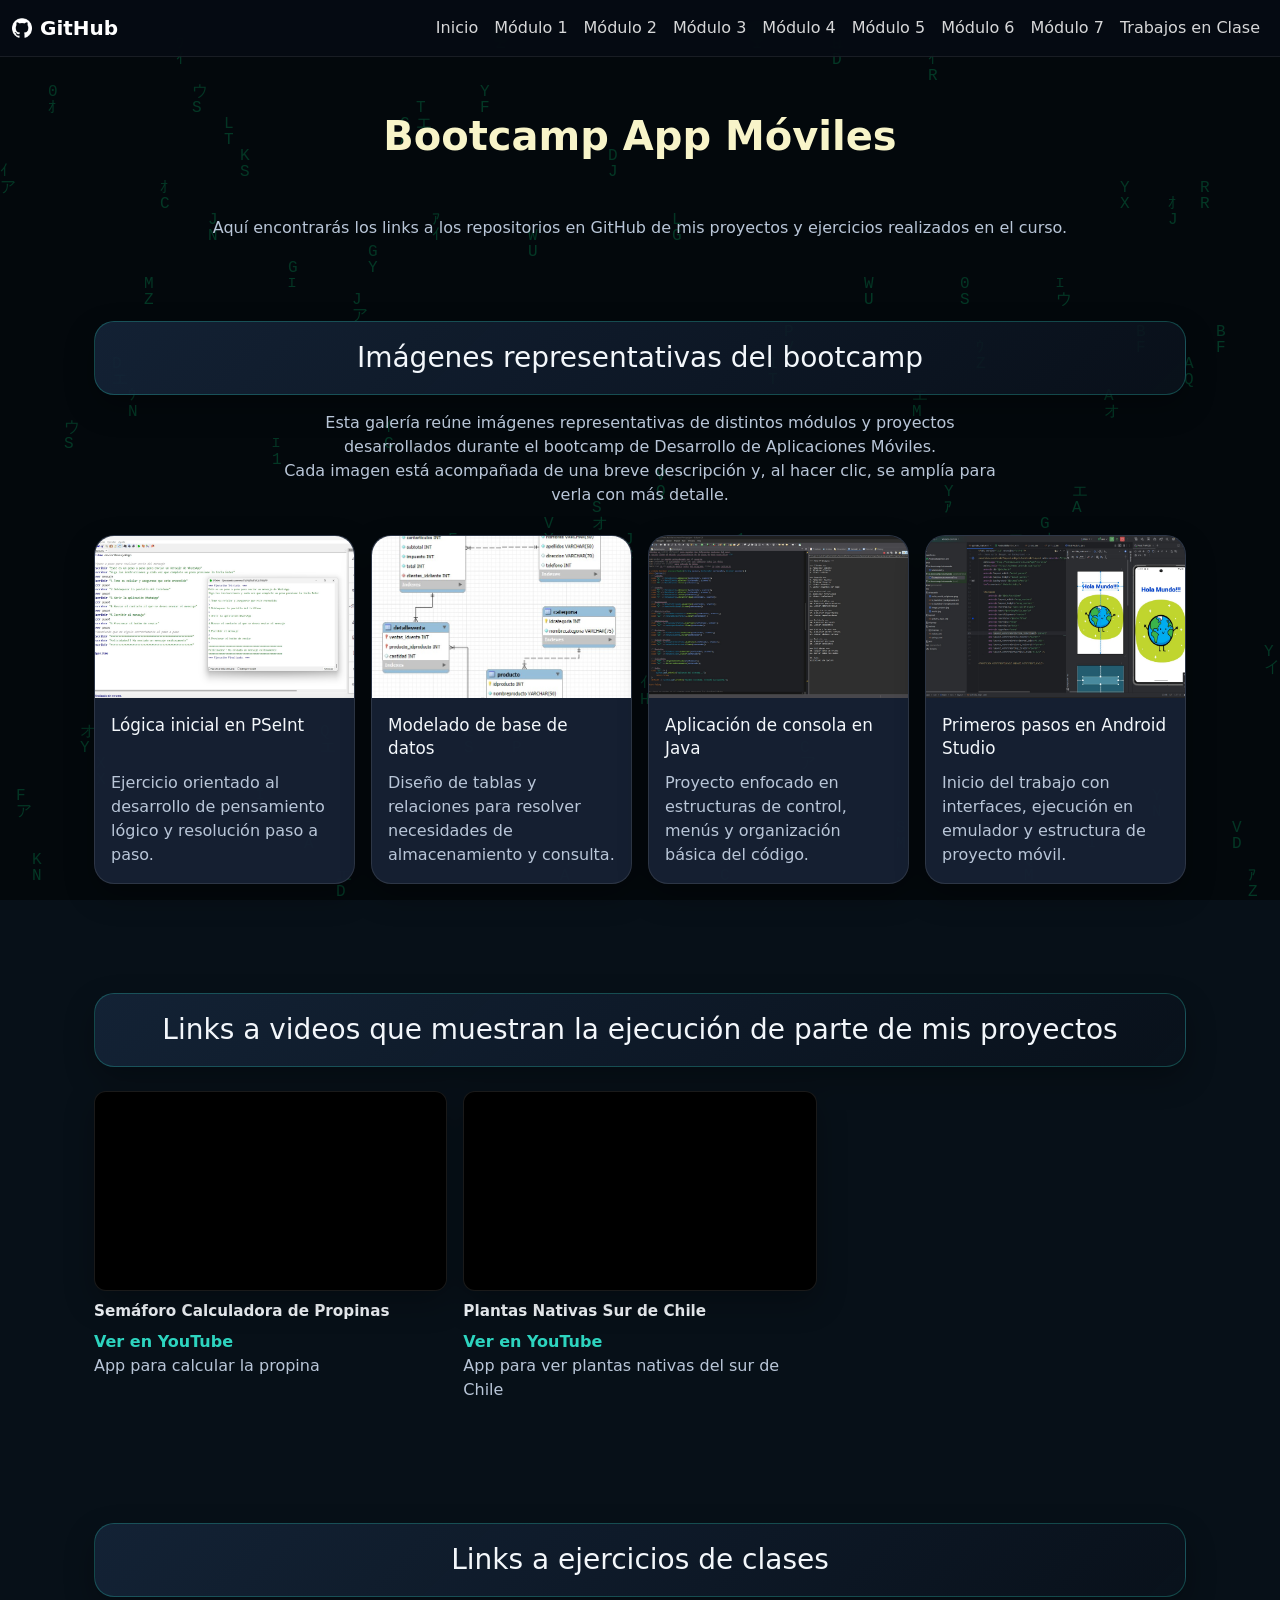
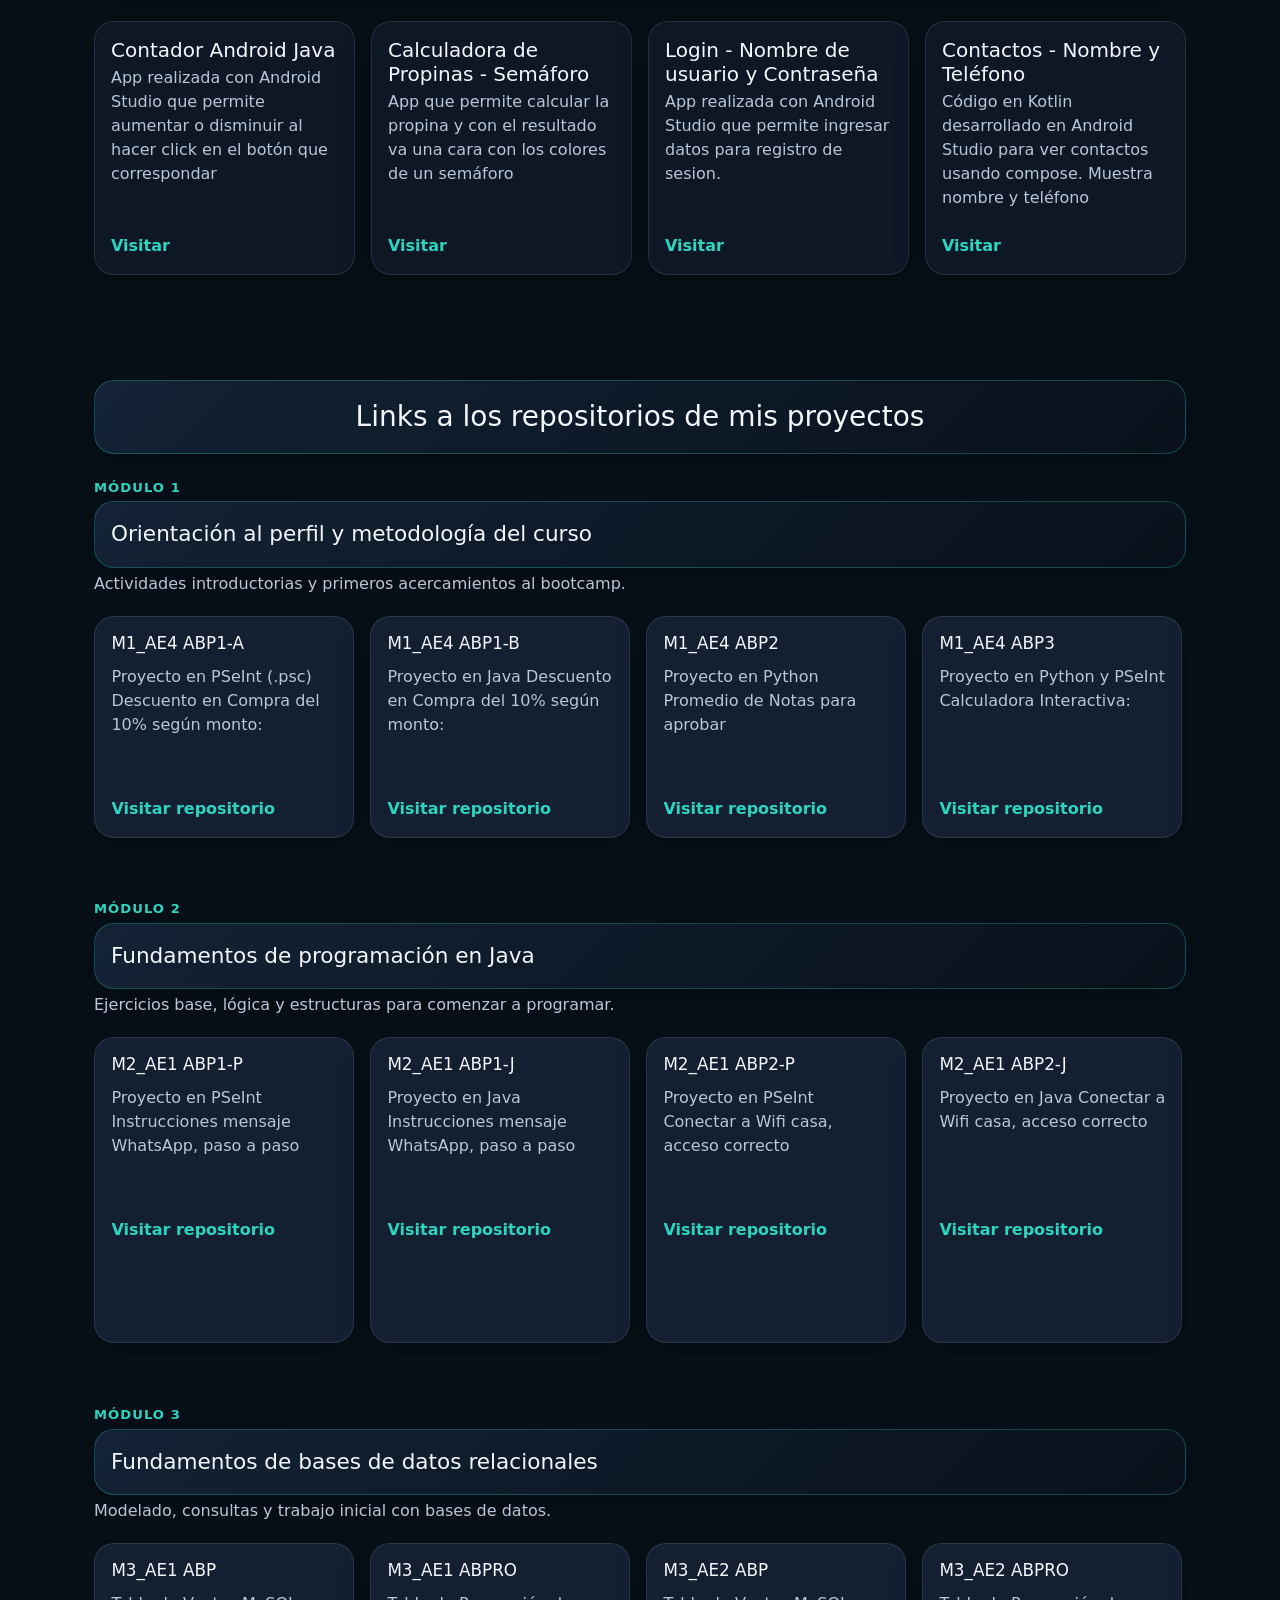
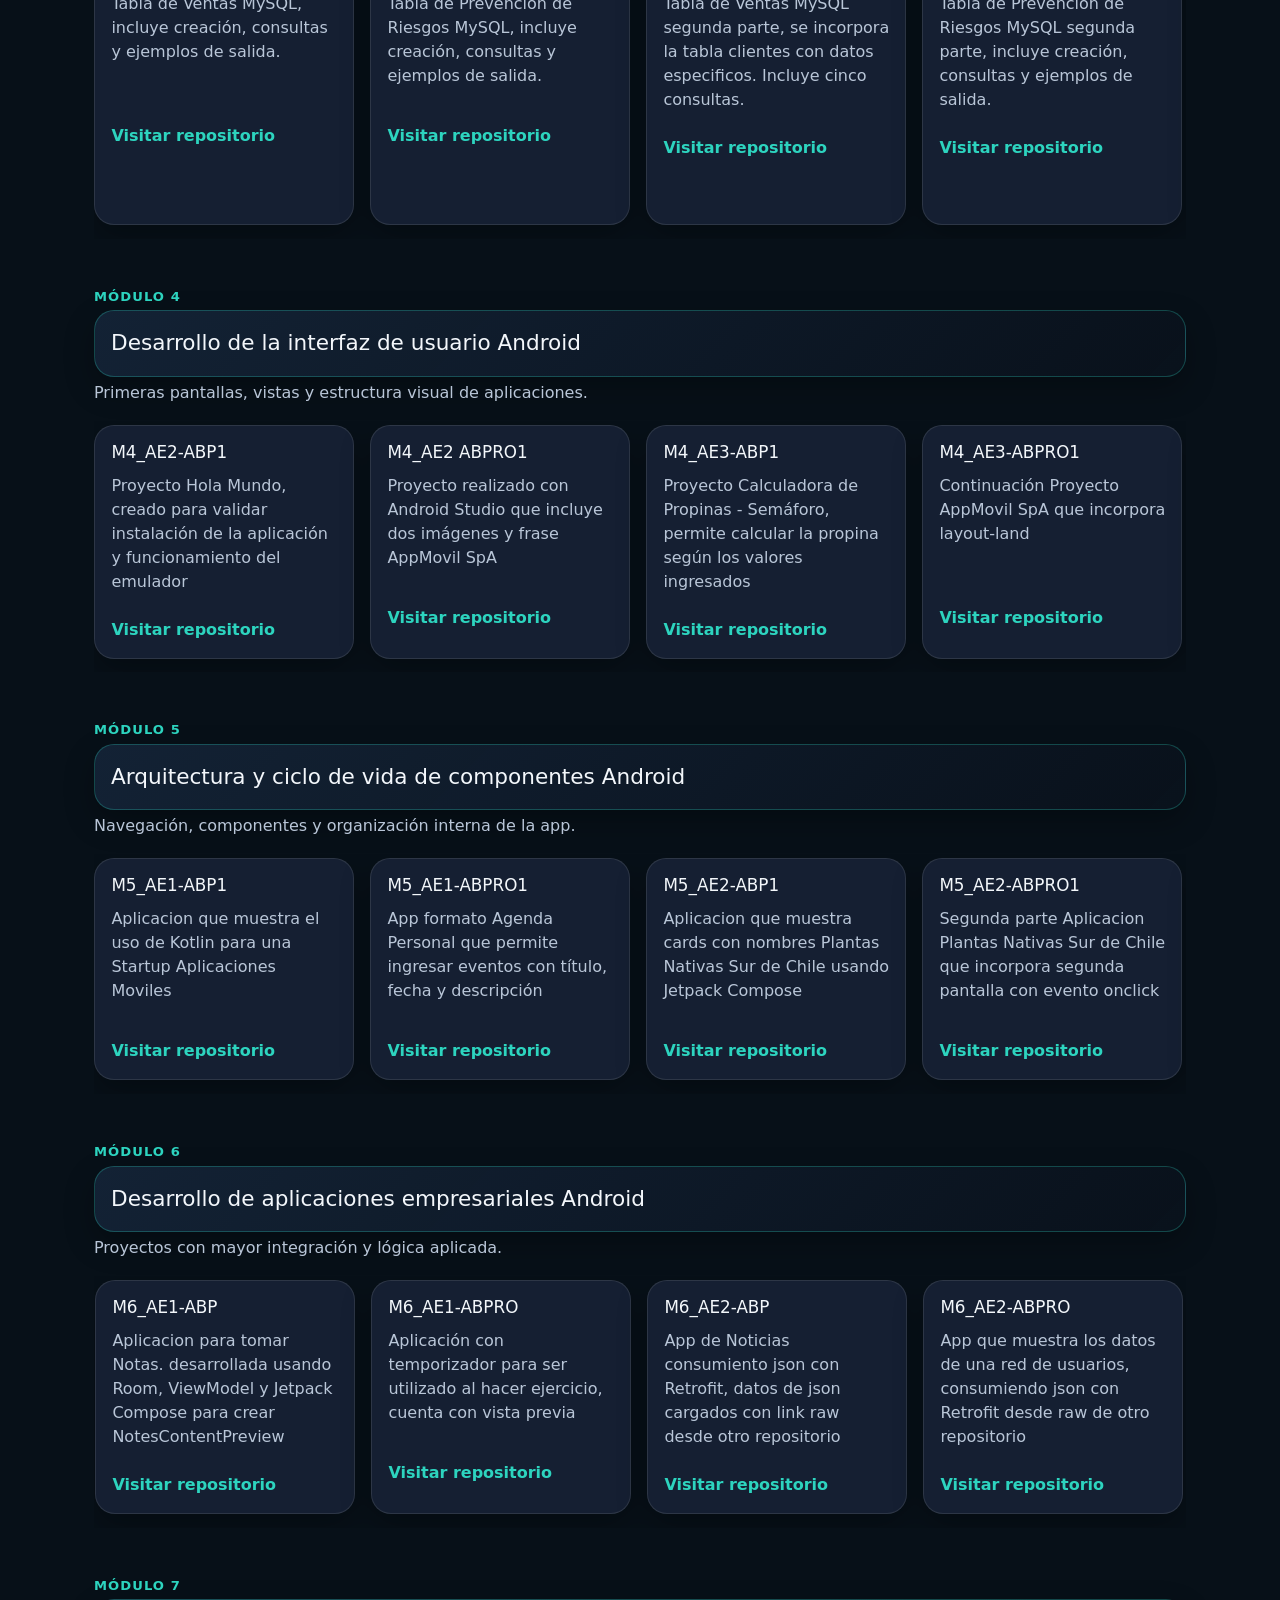
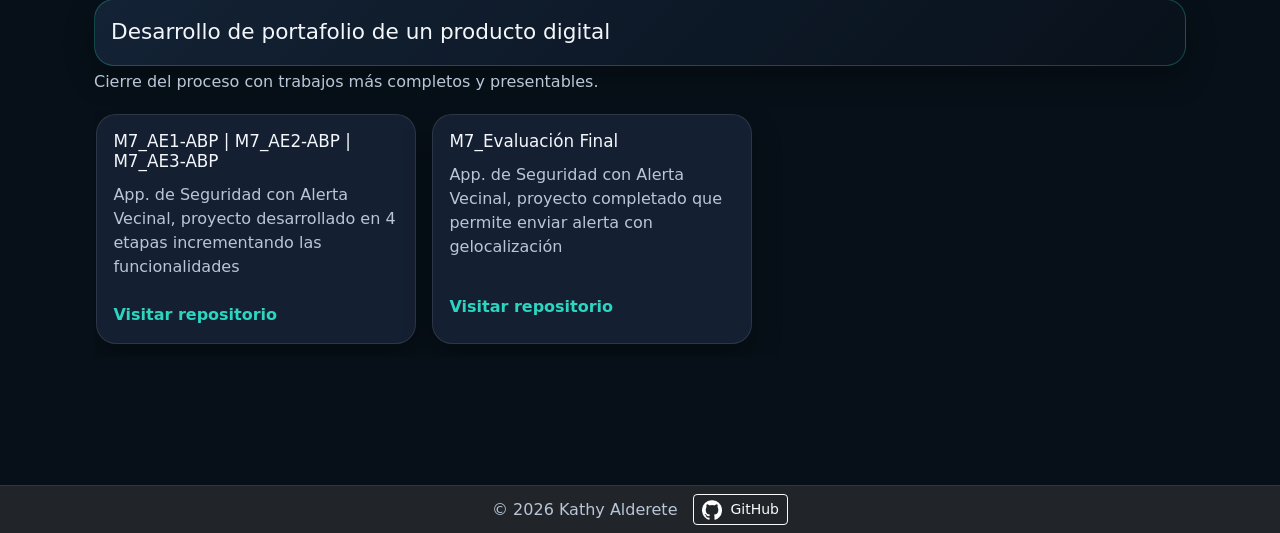
==== commit c8909f7c: "actualizando README y JSON con informacion proyectos" ====
--- a/index.html
+++ b/index.html
@@ -37,28 +37,31 @@
                         <a class="nav-link active" aria-current="#bienvenido" href="./index.html">Inicio</a>
                     </li>
                     <li class="nav-item">
-                        <a class="nav-link" href="./pages/sitiosModulo1.html">Modulo 1</a>
+                        <a class="nav-link" href="./pages/sitiosModulo1.html">Módulo 1</a>
                     </li>
                     <li class="nav-item">
-                        <a class="nav-link" href="./pages/sitiosModulo2.html">Modulo 2</a>
+                        <a class="nav-link" href="./pages/sitiosModulo2.html">Módulo 2</a>
                     </li>
                     <li class="nav-item">
-                        <a class="nav-link" href="./pages/sitiosModulo3.html">Modulo 3</a>
+                        <a class="nav-link" href="./pages/sitiosModulo3.html">Módulo 3</a>
                     </li>
                     <li class="nav-item">
-                        <a class="nav-link" href="./pages/sitiosModulo4.html">Modulo 4</a>
+                        <a class="nav-link" href="./pages/sitiosModulo4.html">Módulo 4</a>
                     </li>
                     <li class="nav-item">
-                        <a class="nav-link" href="./pages/sitiosModulo5.html">Modulo 5</a>
+                        <a class="nav-link" href="./pages/sitiosModulo5.html">Módulo 5</a>
                     </li>
                     <li class="nav-item">
-                        <a class="nav-link" href="./pages/sitiosModulo6.html">Modulo 6</a>
+                        <a class="nav-link" href="./pages/sitiosModulo6.html">Módulo 6</a>
                     </li>
                     <li class="nav-item">
+                        <a class="nav-link" href="./pages/sitiosModulo7.html">Módulo 7</a>
+                    </li>
+
+                    <li class="nav-item">
                         <!-- target="_blank" rel="noopener noreferrer" se uso para generar una página nueva con el enlace -->
-                        <a class="nav-link" href="./pages/sitiosModulo7.html" target="_blank"
-                            rel="noopener noreferrer">Modulo
-                            7</a>
+                        <a class="nav-link" href="./pages/proyectosClases.html" target="_blank"
+                            rel="noopener noreferrer">Trabajos en Clase</a>
                     </li>
                 </ul>
             </div>
@@ -153,7 +156,7 @@
     <div style="height: 56px;"></div>
 
     <!-- Footer -->
-    <footer class="bg-dark text-light fixed-bottom">
+    <footer class="bg-dark text-light">
         <div class="container py-2">
             <div class="d-flex justify-content-center align-items-center gap-3 flex-wrap">
                 <p class="mb-0">&copy; 2026 Kathy Alderete</p>
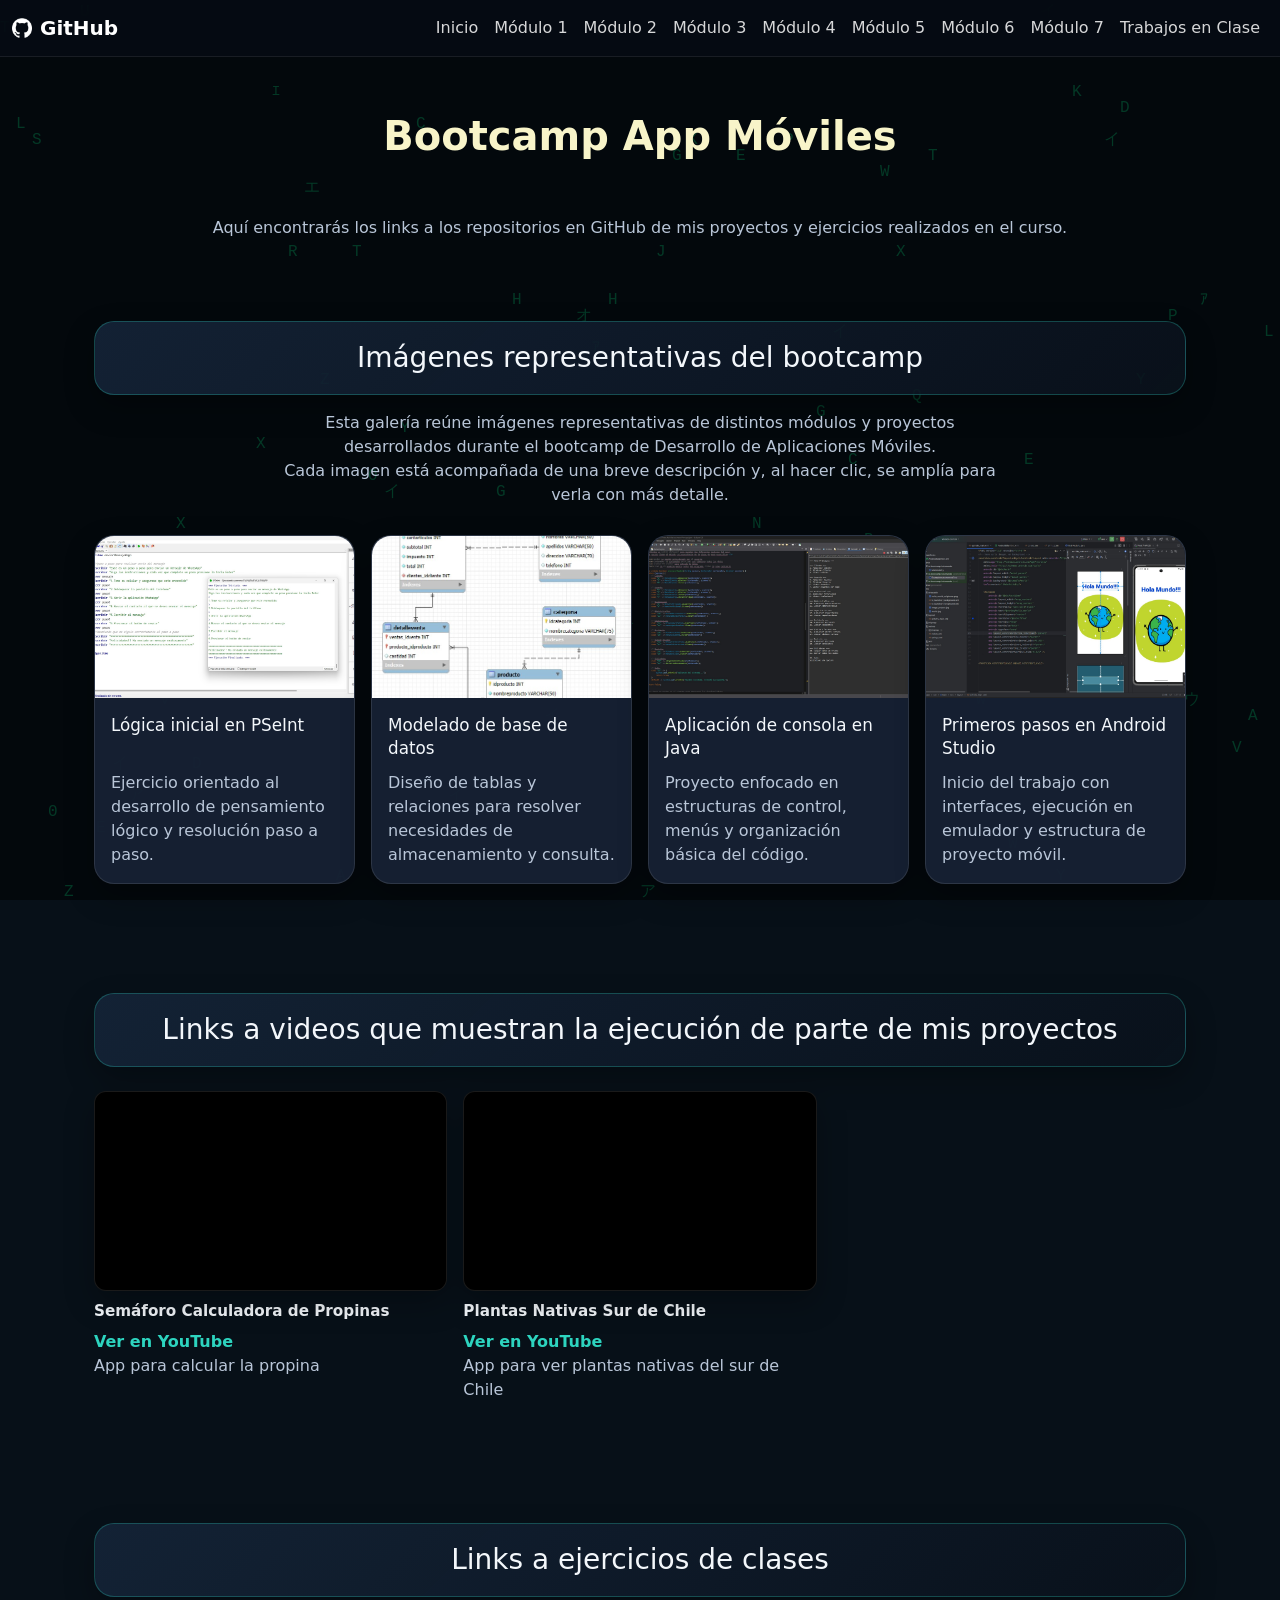
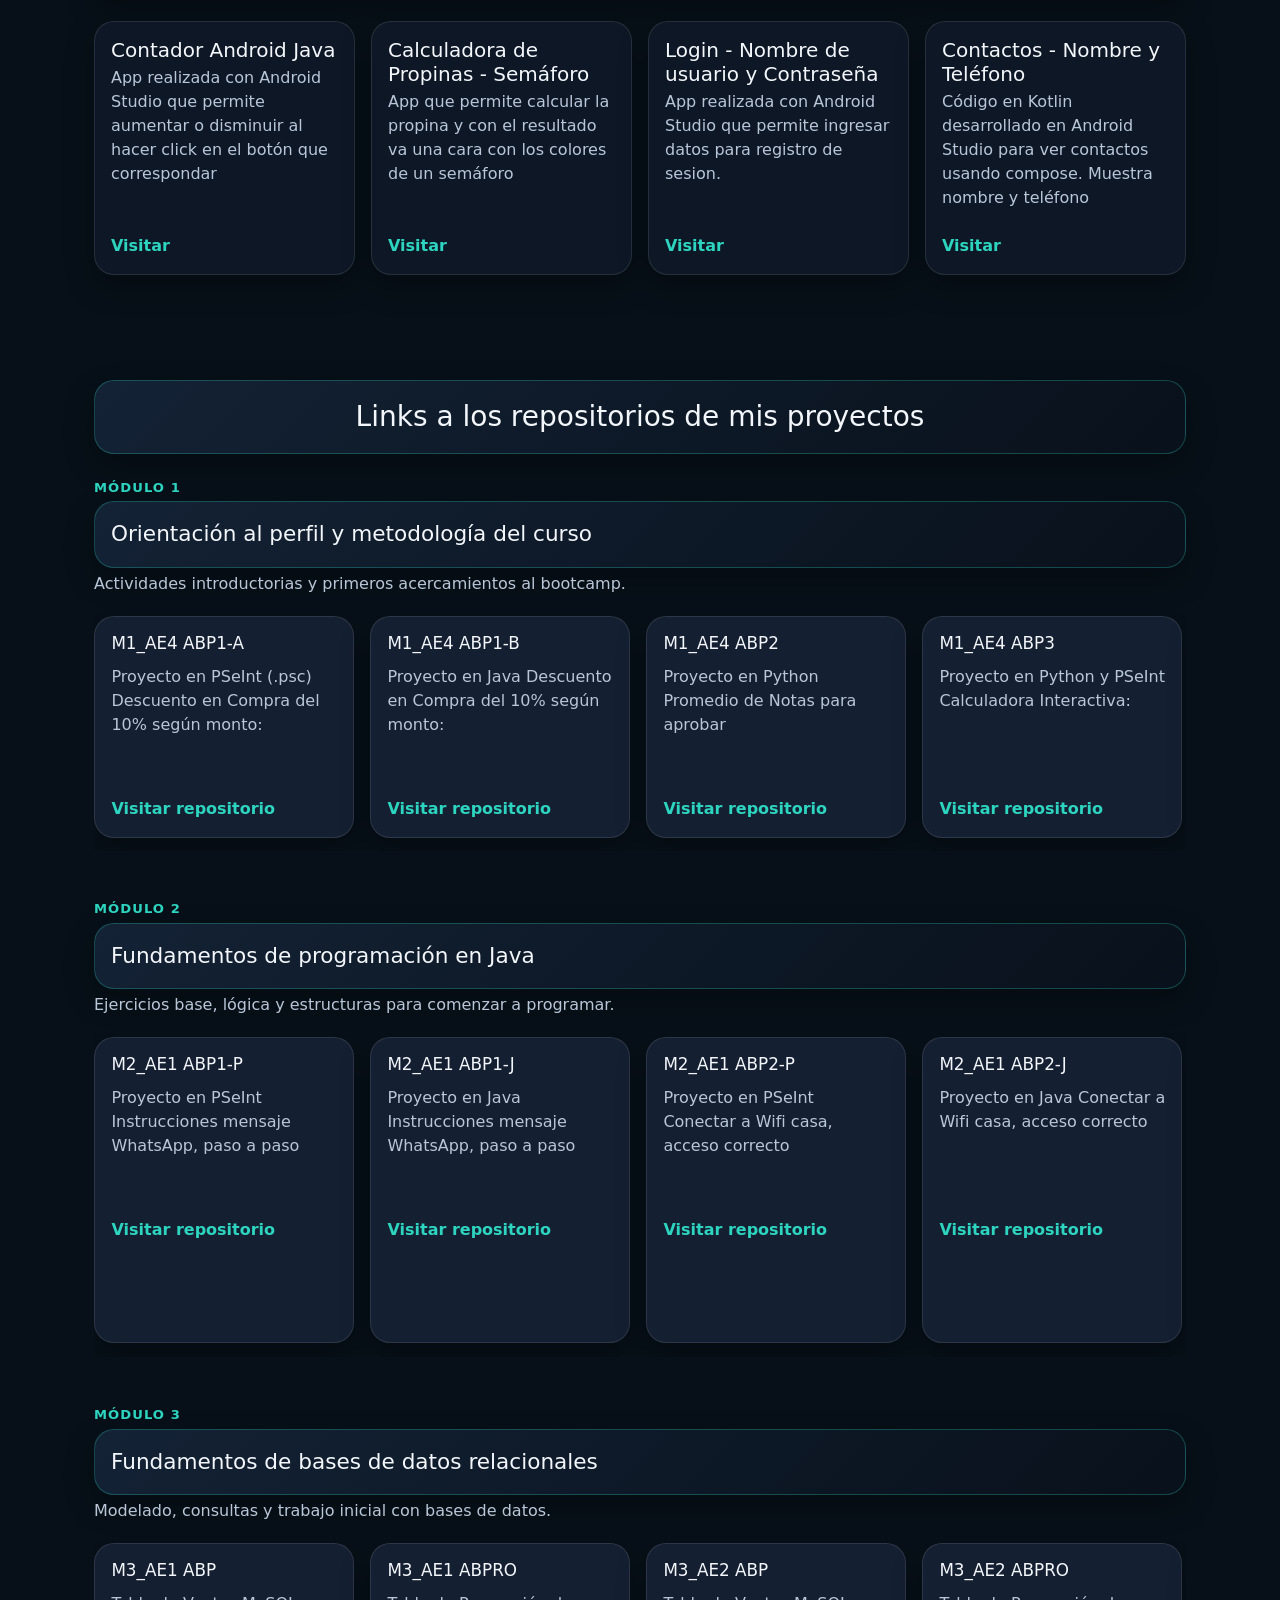
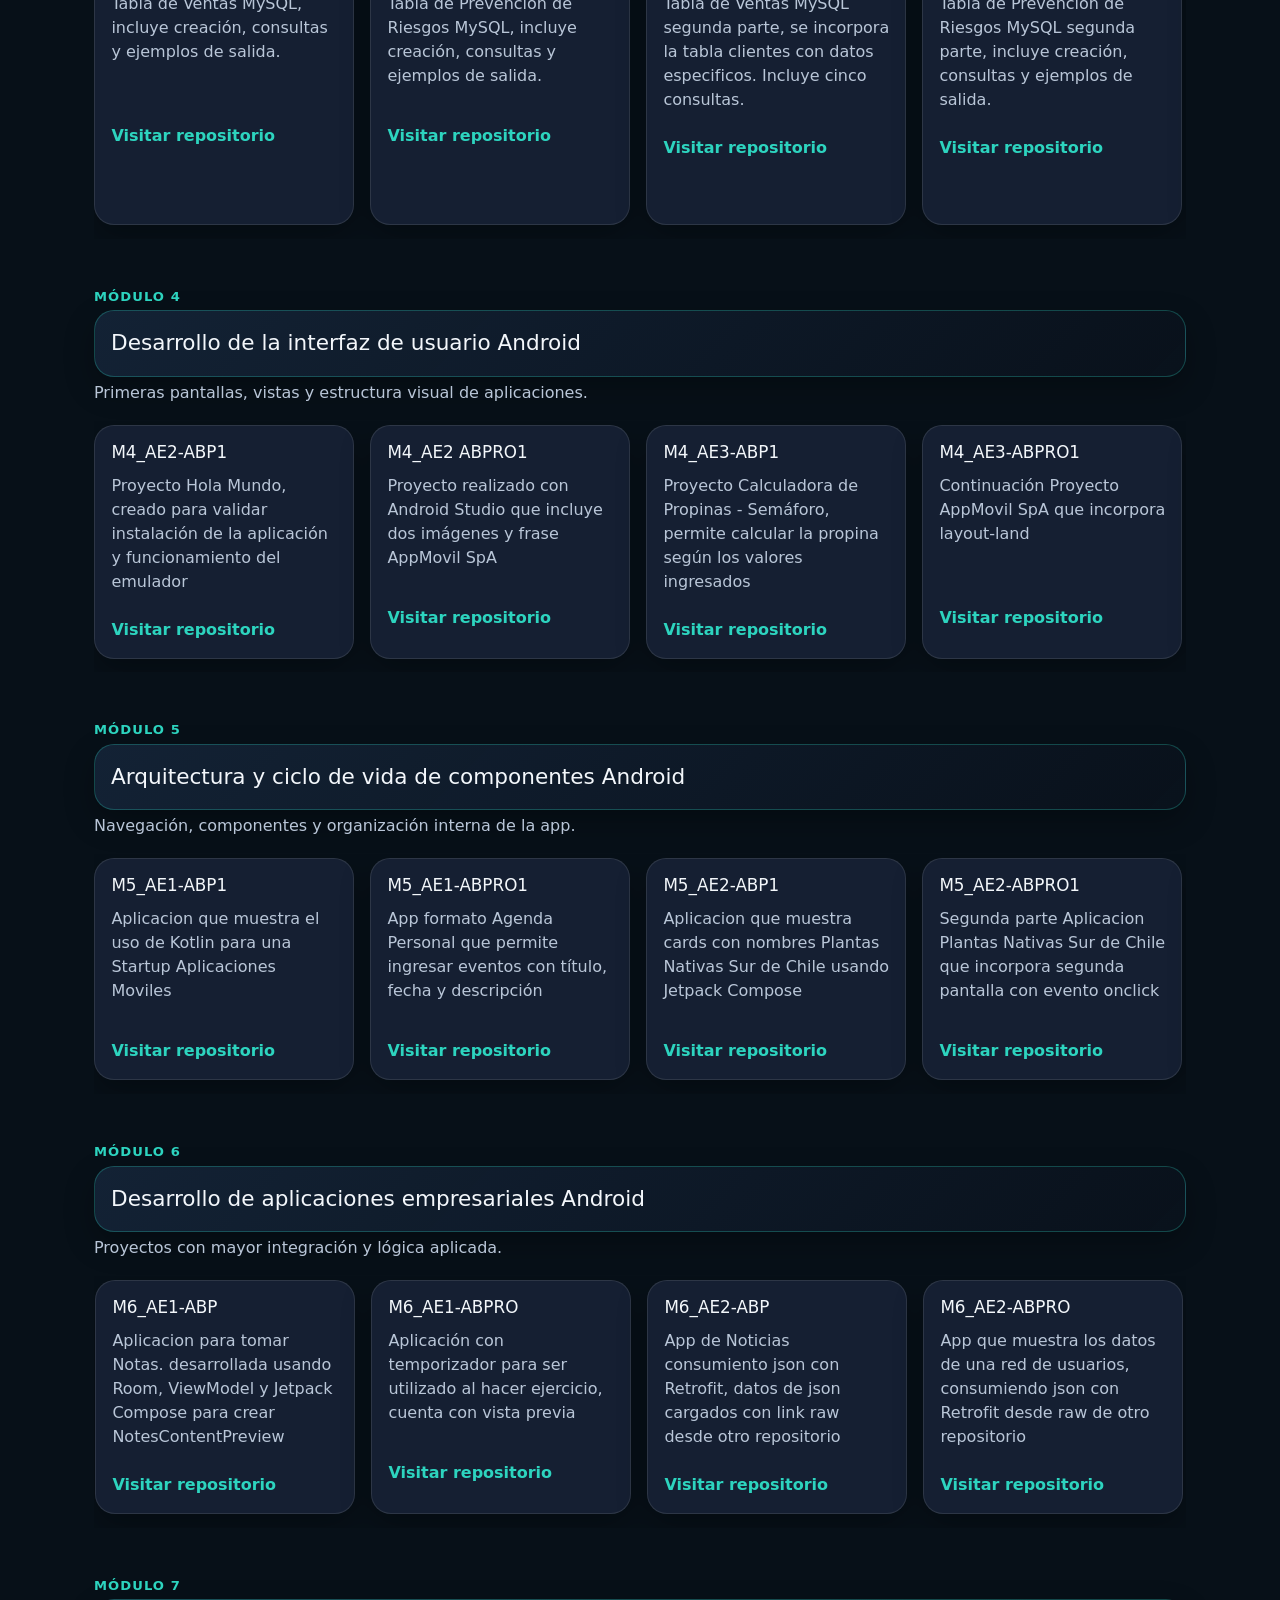
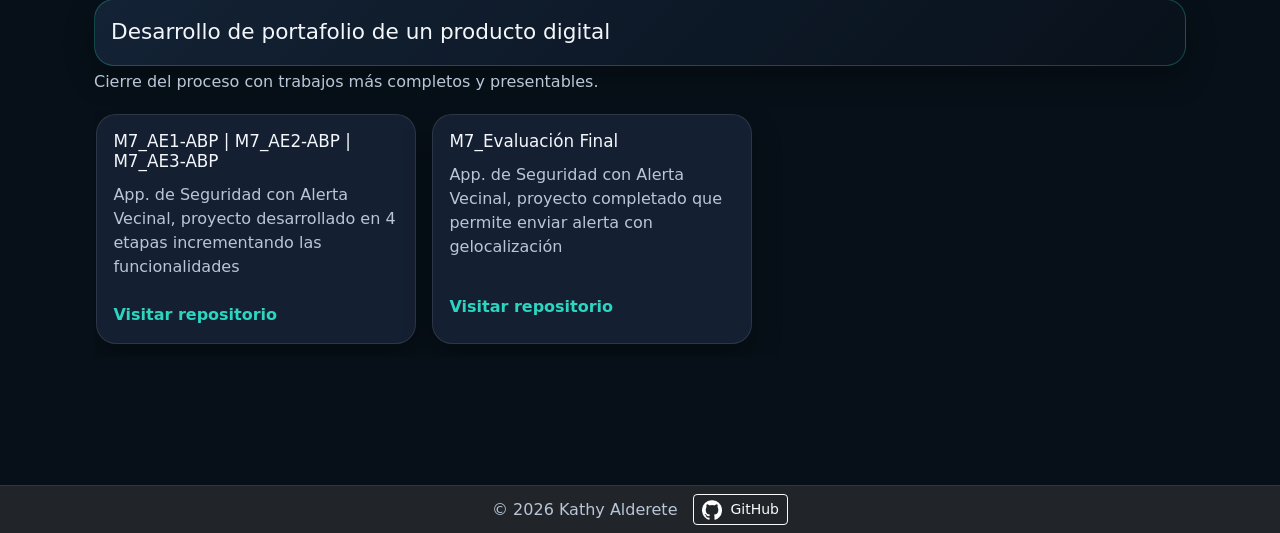
==== commit 7a6decc3: "creando paginas proyectos y separando navbar, footer y matrix en scripts" ====
--- a/index.html
+++ b/index.html
@@ -1,5 +1,5 @@
 <!DOCTYPE html>
-<html lang="en">
+<html lang="es">
 
 <head>
     <meta charset="UTF-8">
@@ -16,58 +16,8 @@
     <!-- Background Matrix - regule velocidad en JS -->
     <canvas id="matrix-bg" aria-hidden="true"></canvas>
     <!-- Navbar -->
-    <nav class="navbar navbar-expand-lg navbar-dark bg-dark fixed-top">
-        <div class="container-fluid">
-            <!-- Izquierda -->
-            <a class="navbar-brand d-flex align-items-center gap-2" href="https://github.com/KathyAlde21"
-                target="_blank" rel="noopener">
-                <img src="./assets/img/github.png" alt="GitHub Logo" width="20" height="20" class="icon-github"
-                    loading="lazy">
-                <span>GitHub</span>
-            </a>
-            <!-- Botón hamburguesa alineado a la derecha -->
-            <button class="navbar-toggler" type="button" data-bs-toggle="collapse" data-bs-target="#navbarNav"
-                aria-controls="navbarNav" aria-expanded="false" aria-label="Toggle navigation">
-                <span class="navbar-toggler-icon"></span>
-            </button>
-            <!-- Menú alineado a la derecha al expandir -->
-            <div class="collapse navbar-collapse" id="navbarNav">
-                <ul class="navbar-nav ms-auto mb-2 mb-lg-0">
-                    <li class="nav-item">
-                        <a class="nav-link active" aria-current="#bienvenido" href="./index.html">Inicio</a>
-                    </li>
-                    <li class="nav-item">
-                        <a class="nav-link" href="./pages/sitiosModulo1.html">Módulo 1</a>
-                    </li>
-                    <li class="nav-item">
-                        <a class="nav-link" href="./pages/sitiosModulo2.html">Módulo 2</a>
-                    </li>
-                    <li class="nav-item">
-                        <a class="nav-link" href="./pages/sitiosModulo3.html">Módulo 3</a>
-                    </li>
-                    <li class="nav-item">
-                        <a class="nav-link" href="./pages/sitiosModulo4.html">Módulo 4</a>
-                    </li>
-                    <li class="nav-item">
-                        <a class="nav-link" href="./pages/sitiosModulo5.html">Módulo 5</a>
-                    </li>
-                    <li class="nav-item">
-                        <a class="nav-link" href="./pages/sitiosModulo6.html">Módulo 6</a>
-                    </li>
-                    <li class="nav-item">
-                        <a class="nav-link" href="./pages/sitiosModulo7.html">Módulo 7</a>
-                    </li>
+    <div id="site-navbar"></div>
 
-                    <li class="nav-item">
-                        <!-- target="_blank" rel="noopener noreferrer" se uso para generar una página nueva con el enlace -->
-                        <a class="nav-link" href="./pages/proyectosClases.html" target="_blank"
-                            rel="noopener noreferrer">Trabajos en Clase</a>
-                    </li>
-                </ul>
-            </div>
-        </div>
-    </nav>
-    <div style="height: 56px;"></div> <!-- Espacio para navbar fija -->
     <main>
         <section>
             <!-- Encabezado -->
@@ -152,23 +102,8 @@
         </div>
     </main>
 
-    <!-- Espacio -->
-    <div style="height: 56px;"></div>
-
     <!-- Footer -->
-    <footer class="bg-dark text-light">
-        <div class="container py-2">
-            <div class="d-flex justify-content-center align-items-center gap-3 flex-wrap">
-                <p class="mb-0">&copy; 2026 Kathy Alderete</p>
-                <a class="btn btn-outline-light btn-sm d-flex align-items-center gap-2"
-                    href="https://github.com/KathyAlde21" target="_blank" rel="noopener">
-                    <img src="./assets/img/github.png" alt="GitHub Logo" width="20" height="20" class="icon-github"
-                        loading="lazy">
-                    <span>GitHub</span>
-                </a>
-            </div>
-        </div>
-    </footer>
+    <div id="site-footer"></div>
 
     <!-- Bootstrap JS y dependencias -->
     <script src="https://cdn.jsdelivr.net/npm/@popperjs/core@2.9.2/dist/umd/popper.min.js"
@@ -177,7 +112,9 @@
     <script src="https://cdn.jsdelivr.net/npm/bootstrap@5.0.2/dist/js/bootstrap.min.js"
         integrity="sha384-cVKIPhGWiC2Al4u+LWgxfKTRIcfu0JTxR+EQDz/bgldoEyl4H0zUF0QKbrJ0EcQF"
         crossorigin="anonymous"></script>
-    <!-- Script principal -->
+    <!-- Script utilizados -->
+    <script defer src="./assets/js/layout.js"></script>
+    <script defer src="./assets/js/matrix.js"></script>
     <script defer src="./assets/js/script.js"></script>
 </body>
 
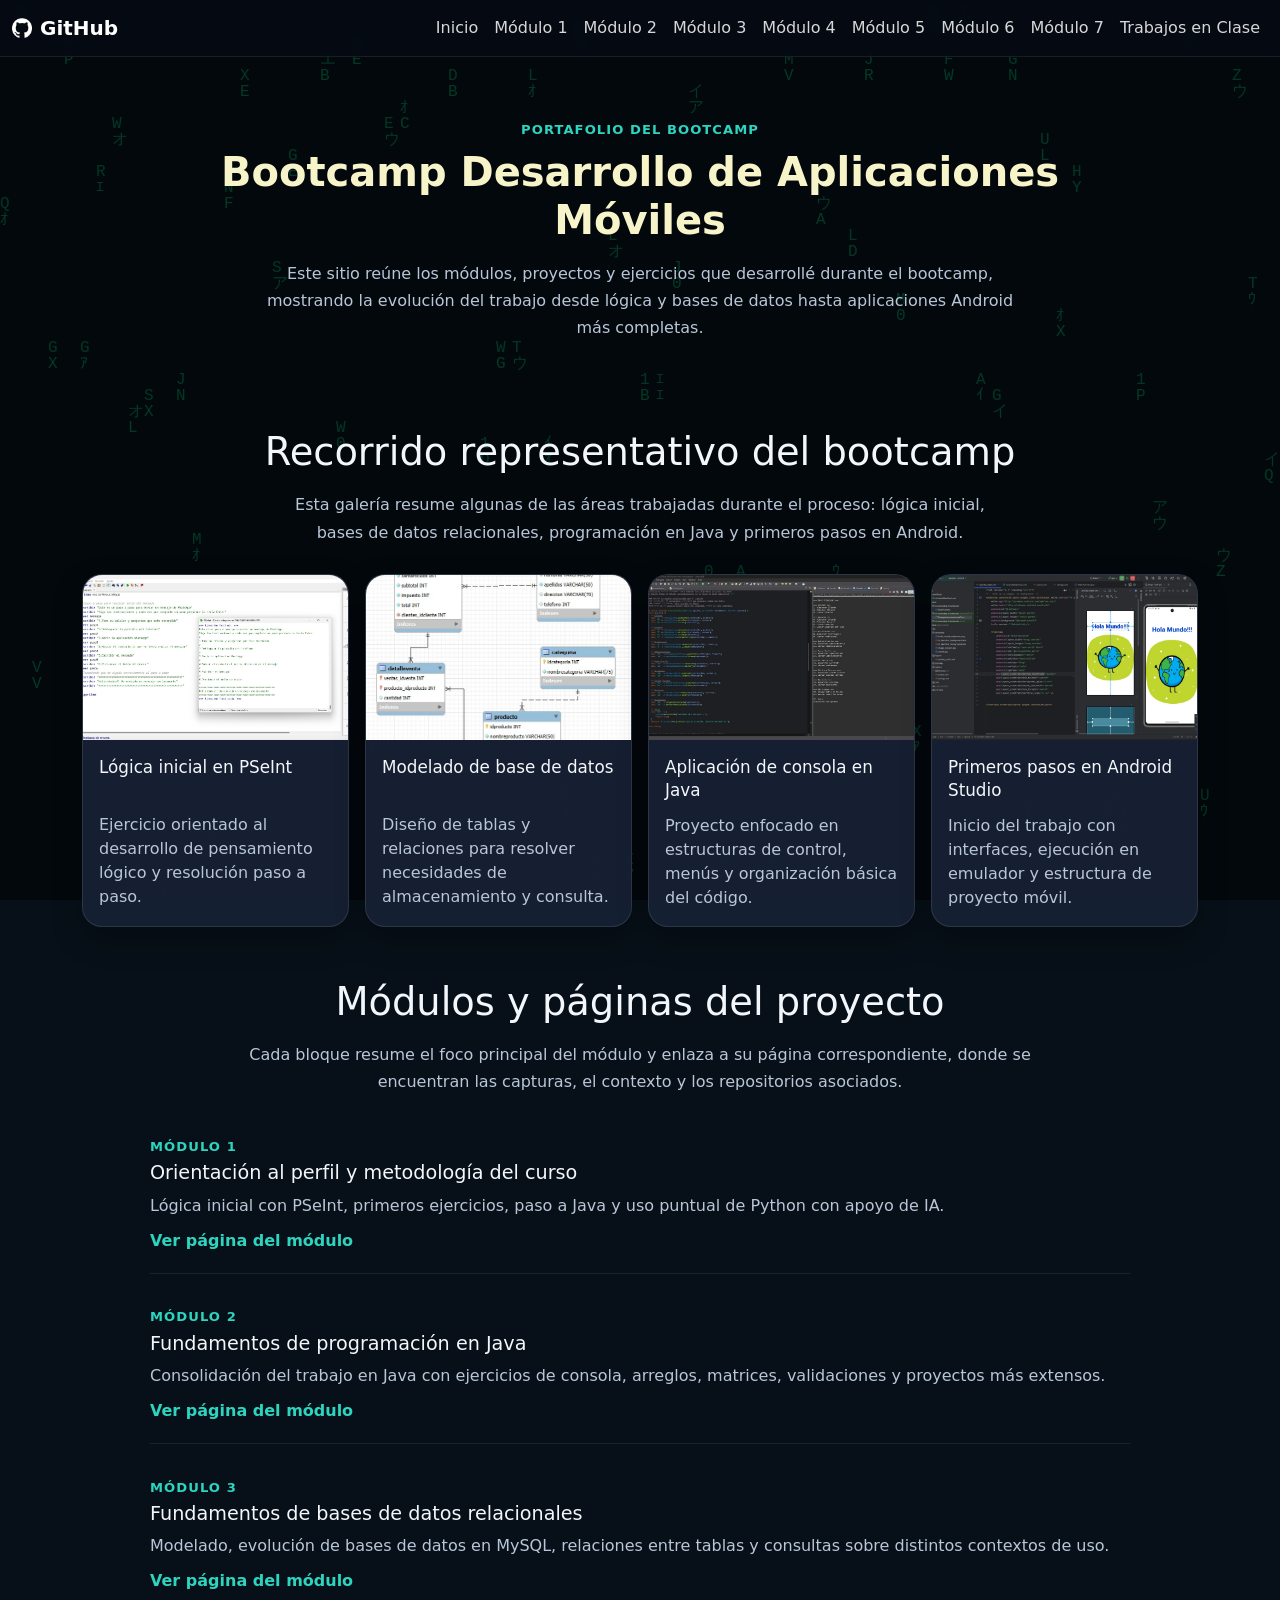
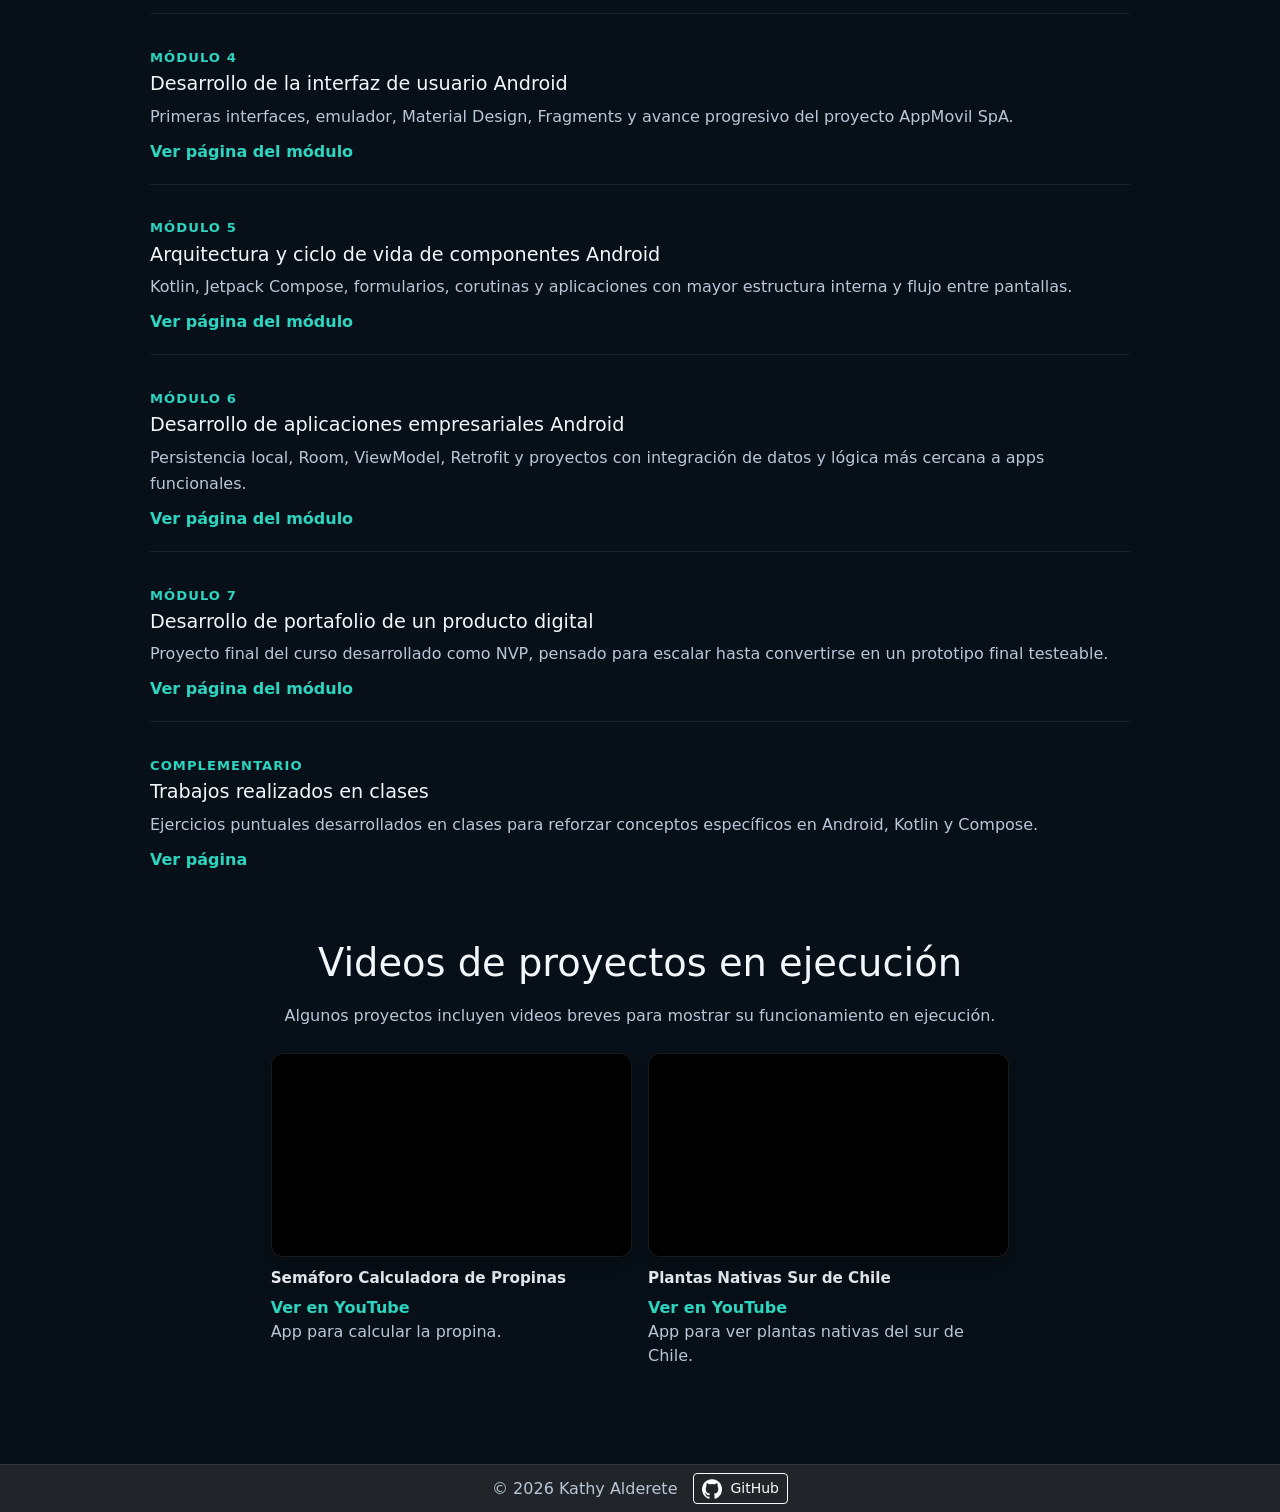
==== commit 32efa5cc: "actualizando contenido en cada página" ====
--- a/index.html
+++ b/index.html
@@ -4,7 +4,7 @@
 <head>
     <meta charset="UTF-8">
     <meta name="viewport" content="width=device-width, initial-scale=1.0">
-    <title>Links Ejercicios</title>
+    <title>Bootcamp App Móviles | Portafolio de proyectos</title>
     <link href="https://cdn.jsdelivr.net/npm/bootstrap@5.0.2/dist/css/bootstrap.min.css" rel="stylesheet"
         integrity="sha384-EVSTQN3/azprG1Anm3QDgpJLIm9Nao0Yz1ztcQTwFspd3yD65VohhpuuCOmLASjC" crossorigin="anonymous">
     <link rel="preconnect" href="https://i.ytimg.com">
@@ -15,78 +15,136 @@
 <body>
     <!-- Background Matrix - regule velocidad en JS -->
     <canvas id="matrix-bg" aria-hidden="true"></canvas>
-    <!-- Navbar -->
+
     <div id="site-navbar"></div>
 
     <main>
-        <section>
-            <!-- Encabezado -->
-            <header class=" mt-2 py-4">
-                <div class="container mt-4">
-                    <h1 class="text-center" id="bienvenido">Bootcamp App Móviles</h1>
-                </div>
-            </header>
-            <div class="container mt-4">
-                <p class="text-center">Aquí encontrarás los links a los repositorios en GitHub de mis proyectos y
-                    ejercicios realizados en el curso.</p>
-            </div>
-        </section>
-
-        <!-- Cards con imágenes de diferentes proyectos tanto de clases como de trabajos para la plataforma -->
-        <section>
-            <div class="container mt-4" id="imagenes">
-                <div class="container py-4">
-                    <h3 class="text-center mb-3">Imágenes representativas del bootcamp</h3>
-                    <p class="text-center mb-4">
-                        Esta galería reúne imágenes representativas de distintos módulos y proyectos desarrollados
-                        durante el bootcamp de
-                        Desarrollo de Aplicaciones Móviles.<br>
-                        Cada imagen está acompañada de una breve descripción y, al hacer clic, se amplía para verla con
-                        más detalle.
+        <!-- Encabezado -->
+        <section class="hero-section">
+            <div class="container py-5">
+                <div class="hero-content text-center">
+                    <p class="module-kicker mb-2">Portafolio del bootcamp</p>
+                    <h1 class="mb-3" id="bienvenido">Bootcamp Desarrollo de Aplicaciones Móviles</h1>
+                    <p class="hero-text mx-auto">
+                        Este sitio reúne los módulos, proyectos y ejercicios que desarrollé durante el bootcamp,
+                        mostrando la evolución del trabajo desde lógica y bases de datos hasta aplicaciones Android más
+                        completas.
                     </p>
-                    <div id="cards_imagenes"></div>
                 </div>
             </div>
         </section>
 
-        <!-- Cards autocompletadas con los links a videos de Youtube sobre los proyectos -->
-        <!-- Videos linkeados a Youtube de ejecución de código para proyectos Android -->
-        <section>
-            <div class="container mt-4" id="videos">
-                <div class="container py-4">
-                    <h3 class="text-center mb-4">Links a videos que muestran la ejecución de parte de mis proyectos</h3>
-                    <!-- Contenedor de cards -->
-                    <div id="cards_youtube" class="row g-3"></div>
+        <!-- imágenes representativas -->
+        <section id="imagenes">
+            <div class="container py-4">
+                <h2 class="index-section-title text-center mb-3">Recorrido representativo del bootcamp</h2>
+                <p class="index-section-text text-center mb-4">
+                    Esta galería resume algunas de las áreas trabajadas durante el proceso:
+                    lógica inicial, bases de datos relacionales, programación en Java y primeros pasos en Android.
+                </p>
+                <div id="cards_imagenes"></div>
+            </div>
+        </section>
+
+        <!-- Lista de Módulos -->
+        <section id="overview">
+            <div class="container py-4">
+                <h2 class="index-section-title text-center mb-3">Módulos y páginas del proyecto</h2>
+                <p class="index-section-text text-center mb-4">
+                    Cada bloque resume el foco principal del módulo y enlaza a su página correspondiente, donde se
+                    encuentran
+                    las capturas, el contexto y los repositorios asociados.
+                </p>
+
+                <div class="overview-list">
+                    <article class="overview-item">
+                        <p class="overview-kicker">Módulo 1</p>
+                        <h4 class="overview-title">Orientación al perfil y metodología del curso</h4>
+                        <p class="overview-text">Lógica inicial con PSeInt, primeros ejercicios, paso a Java y uso
+                            puntual de
+                            Python con apoyo de IA.</p>
+                        <a class="overview-link" href="./pages/sitiosModulo1.html">Ver página del módulo</a>
+                    </article>
+
+                    <article class="overview-item">
+                        <p class="overview-kicker">Módulo 2</p>
+                        <h4 class="overview-title">Fundamentos de programación en Java</h4>
+                        <p class="overview-text">Consolidación del trabajo en Java con ejercicios de consola, arreglos,
+                            matrices, validaciones y proyectos más extensos.</p>
+                        <a class="overview-link" href="./pages/sitiosModulo2.html">Ver página del módulo</a>
+                    </article>
+
+                    <article class="overview-item">
+                        <p class="overview-kicker">Módulo 3</p>
+                        <h4 class="overview-title">Fundamentos de bases de datos relacionales</h4>
+                        <p class="overview-text">Modelado, evolución de bases de datos en MySQL, relaciones entre tablas
+                            y
+                            consultas sobre distintos contextos de uso.</p>
+                        <a class="overview-link" href="./pages/sitiosModulo3.html">Ver página del módulo</a>
+                    </article>
+
+                    <article class="overview-item">
+                        <p class="overview-kicker">Módulo 4</p>
+                        <h4 class="overview-title">Desarrollo de la interfaz de usuario Android</h4>
+                        <p class="overview-text">Primeras interfaces, emulador, Material Design, Fragments y avance
+                            progresivo
+                            del proyecto AppMovil SpA.</p>
+                        <a class="overview-link" href="./pages/sitiosModulo4.html">Ver página del módulo</a>
+                    </article>
+
+                    <article class="overview-item">
+                        <p class="overview-kicker">Módulo 5</p>
+                        <h4 class="overview-title">Arquitectura y ciclo de vida de componentes Android</h4>
+                        <p class="overview-text">Kotlin, Jetpack Compose, formularios, corutinas y aplicaciones con
+                            mayor
+                            estructura interna y flujo entre pantallas.</p>
+                        <a class="overview-link" href="./pages/sitiosModulo5.html">Ver página del módulo</a>
+                    </article>
+
+                    <article class="overview-item">
+                        <p class="overview-kicker">Módulo 6</p>
+                        <h4 class="overview-title">Desarrollo de aplicaciones empresariales Android</h4>
+                        <p class="overview-text">Persistencia local, Room, ViewModel, Retrofit y proyectos con
+                            integración de
+                            datos y lógica más cercana a apps funcionales.</p>
+                        <a class="overview-link" href="./pages/sitiosModulo1.html">Ver página del módulo</a>
+                    </article>
+
+                    <article class="overview-item">
+                        <p class="overview-kicker">Módulo 7</p>
+                        <h4 class="overview-title">Desarrollo de portafolio de un producto digital</h4>
+                        <p class="overview-text">Proyecto final del curso desarrollado como NVP, pensado para escalar
+                            hasta
+                            convertirse en un prototipo final testeable.</p>
+                        <a class="overview-link" href="./pages/sitiosModulo7.html">Ver página del módulo</a>
+                    </article>
+
+                    <article class="overview-item">
+                        <p class="overview-kicker">Complementario</p>
+                        <h4 class="overview-title">Trabajos realizados en clases</h4>
+                        <p class="overview-text">Ejercicios puntuales desarrollados en clases para reforzar conceptos
+                            específicos en Android, Kotlin y Compose.</p>
+                        <a class="overview-link" href="./pages/proyectosClases.html">Ver página</a>
+                    </article>
                 </div>
             </div>
         </section>
 
-        <!-- Card autocompletada con links en JSON de proyectos desarrollados en clases -->
-        <section>
-            <div class="container mt-4" id="proyectos-clases">
-                <div class="container py-4">
-                    <h3 class="text-center mb-4">Links a ejercicios de clases</h3>
-                    <!-- Contenedor de cards -->
-                    <div id="cards_clases" class="row g-3"></div>
-                </div>
+        <!-- Videos linkeados a Youtube de ejecución de código para proyectos Android -->
+        <section id="videos">
+            <div class="container py-4">
+                <h2 class="index-section-title text-center mb-3">Videos de proyectos en ejecución</h2>
+                <p class="index-section-text text-center mb-4">
+                    Algunos proyectos incluyen videos breves para mostrar su funcionamiento en ejecución.
+                </p>
+                <!-- Contenedor de cards -->
+                <div id="cards_youtube" class="row g-3 justify-content-center"></div>
             </div>
         </section>
 
-        <!-- Cards autocompletadas con Json con los links a los repositorios de los proyectos -->
-        <!-- se van a crear secciones separadas para cada json con scroll horizontal -->
-        <section>
-            <div class="container mt-4" id="proyectos-plataforma">
-                <div class="container py-4">
-                    <h3 class="text-center mb-4">Links a los repositorios de mis proyectos</h3>
-                    <!-- Contenedor de cards -->
-                    <div id="modulos-container"></div>
-                </div>
-            </div>
-        </section>
-
-        <!-- MODAL CARDS IMAGENES -->
+        <!-- MODAL para ampliar imágenes -->
         <div class="modal fade" id="imageModal" tabindex="-1" aria-labelledby="imageModalLabel" aria-hidden="true">
-            <div class="modal-dialog modal-xl modal-dialog-centered">
+            <div class="modal-dialog modal-dialog-centered modal-xl">
                 <div class="modal-content">
                     <div class="modal-header">
                         <h5 class="modal-title" id="imageModalLabel">Imagen ampliada</h5>
@@ -94,7 +152,7 @@
                             aria-label="Cerrar"></button>
                     </div>
                     <div class="modal-body">
-                        <img id="modalImage" src="" alt="" loading="lazy">
+                        <img id="modalImage" src="" alt="">
                         <p id="modalImageCaption" class="mt-3 mb-0"></p>
                     </div>
                 </div>
@@ -102,17 +160,16 @@
         </div>
     </main>
 
-    <!-- Footer -->
     <div id="site-footer"></div>
 
-    <!-- Bootstrap JS y dependencias -->
+
     <script src="https://cdn.jsdelivr.net/npm/@popperjs/core@2.9.2/dist/umd/popper.min.js"
         integrity="sha384-IQsoLXl5PILFhosVNubq5LC7Qb9DXgDA9i+tQ8Zj3iwWAwPtgFTxbJ8NT4GN1R8p"
         crossorigin="anonymous"></script>
     <script src="https://cdn.jsdelivr.net/npm/bootstrap@5.0.2/dist/js/bootstrap.min.js"
         integrity="sha384-cVKIPhGWiC2Al4u+LWgxfKTRIcfu0JTxR+EQDz/bgldoEyl4H0zUF0QKbrJ0EcQF"
         crossorigin="anonymous"></script>
-    <!-- Script utilizados -->
+
     <script defer src="./assets/js/layout.js"></script>
     <script defer src="./assets/js/matrix.js"></script>
     <script defer src="./assets/js/script.js"></script>
--- a/assets/css/style.css
+++ b/assets/css/style.css
@@ -90,17 +90,13 @@
 /* =========================
    LINKS DE ACCION
 ========================= */
-.card-link,
-.module-card-link,
-.video-link {
+.card-link, .module-card-link, .video-link {
   color: #2dd4bf;
   font-weight: 600;
   text-decoration: none;
 }
 
-.card-link:hover,
-.module-card-link:hover,
-.video-link:hover {
+.card-link:hover, .module-card-link:hover, .video-link:hover {
   color: #22c55e;
   text-decoration: underline;
 }
@@ -108,16 +104,14 @@
 /* =========================
    TARJETAS GENERALES
 ========================= */
-.card,
-.module-card {
+.card, .module-card {
   border: 1px solid rgba(255, 255, 255, 0.1);
   border-radius: 1.25rem;
   box-shadow: 0 12px 30px rgba(0, 0, 0, 0.28);
   transition: transform 0.3s ease, box-shadow 0.3s ease, border-color 0.3s ease;
 }
 
-.card:hover,
-.module-card:hover {
+.card:hover, .module-card:hover {
   transform: translateY(-6px);
   box-shadow: 0 16px 34px rgba(0, 0, 0, 0.34);
   border-color: rgba(45, 212, 191, 0.24);
@@ -128,17 +122,12 @@
   color: #f3f7fb;
 }
 
-.card .card-title,
-.module-card-title,
-.video-title {
-  color: #f3f7fb;
-}
-
-.card .card-text,
-.card .card-subtitle,
-.module-card-text,
-.module-subtitle,
-.video-desc {
+.card .card-title, .module-card-title, .video-title {
+  color: #f3f7fb;
+}
+
+.card .card-text, .card .card-subtitle, .module-card-text, 
+.module-subtitle, .video-desc {
   color: #b9c6d8 !important;
 }
 
@@ -150,10 +139,32 @@
 }
 
 /* =========================
-   SECCION MODULOS
+   SECCION MODULOS - INDEX
 ========================= */
 #proyectos-plataforma {
   color: #f3f7fb;
+}
+
+.hero-text {
+  max-width: 760px;
+  color: #b9c6d8;
+  line-height: 1.7;
+}
+
+.module-actions {
+  margin-top: 0.65rem;
+}
+
+.module-section-link {
+  display: inline-block;
+  color: #2dd4bf;
+  font-weight: 600;
+  text-decoration: none;
+}
+
+.module-section-link:hover {
+  color: #22c55e;
+  text-decoration: underline;
 }
 
 .module-section {
@@ -234,6 +245,200 @@
   flex-grow: 1;
   margin-bottom: 1rem;
 }
+
+.module-card-image-trigger {
+  display: block;
+  width: 100%;
+  padding: 0;
+  border: 0;
+  background: transparent;
+  cursor: zoom-in;
+}
+
+.module-card-image-trigger .card-img-top {
+  display: block;
+  width: 100%;
+}
+
+/* =========================
+   INDEX SIMPLIFICADO
+========================= */
+.hero-section {
+  padding-top: 1rem;
+}
+
+.hero-content {
+  max-width: 860px;
+  margin: 0 auto;
+}
+
+.hero-text {
+  max-width: 760px;
+  color: #b9c6d8;
+  line-height: 1.7;
+}
+
+.index-section-title {
+  margin: 0 0 0.75rem;
+  font-size: clamp(1.8rem, 3vw, 2.5rem);
+  line-height: 1.2;
+  color: #f3f7fb;
+  background: none;
+  border: 0;
+  border-radius: 0;
+  padding: 0;
+  box-shadow: none;
+}
+
+.index-section-text {
+  max-width: 820px;
+  margin-left: auto;
+  margin-right: auto;
+  color: #b9c6d8;
+  line-height: 1.7;
+}
+
+.overview-list {
+  display: grid;
+  gap: 1rem;
+  max-width: 980px;
+  margin: 0 auto;
+}
+
+.overview-item {
+  padding: 1.1rem 0 1.25rem;
+  border-bottom: 1px solid rgba(255, 255, 255, 0.08);
+}
+
+.overview-item:last-child {
+  border-bottom: 0;
+}
+
+.overview-kicker {
+  margin: 0 0 0.3rem;
+  font-size: 0.82rem;
+  letter-spacing: 0.08em;
+  text-transform: uppercase;
+  color: #2dd4bf;
+  font-weight: 700;
+}
+
+.overview-title {
+  margin: 0 0 0.4rem;
+  color: #f3f7fb;
+  font-size: 1.2rem;
+  line-height: 1.3;
+}
+
+.overview-text {
+  margin: 0 0 0.6rem;
+  color: #b9c6d8;
+  line-height: 1.65;
+}
+
+.overview-link {
+  color: #2dd4bf;
+  font-weight: 600;
+  text-decoration: none;
+}
+
+.overview-link:hover {
+  color: #22c55e;
+  text-decoration: underline;
+}
+
+@media (max-width: 576px) {
+  .index-section-title {
+    font-size: 1.7rem;
+  }
+
+  .index-section-text,
+  .hero-text,
+  .overview-text {
+    line-height: 1.6;
+  }
+}
+
+/* =========================
+   DETALLE DE MODULOS
+========================= */
+.module-detail-page {
+  max-width: 1100px;
+  margin: 0 auto;
+}
+
+.module-heading-detail {
+  width: 100%;
+  background: transparent;
+  border: 0;
+  border-radius: 0;
+  padding: 0 0 1.5rem;
+  box-shadow: none;
+  margin-bottom: 2rem;
+}
+
+.module-detail-page .module-title {
+  font-size: clamp(1.5rem, 2vw, 2rem);
+  line-height: 1.2;
+}
+
+.module-detail-page .module-subtitle {
+  margin: 0;
+  max-width: none;
+}
+
+.module-intro-text {
+  width: 100%;
+  max-width: none;
+}
+
+.module-intro-text p {
+  margin-bottom: 1rem;
+  line-height: 1.75;
+  text-align: left;
+  hyphens: none;
+}
+
+.module-intro-text p:last-child {
+  margin-bottom: 0;
+}
+
+.module-projects {
+  margin-top: 0.75rem;
+  padding-top: 1.25rem;
+  border-top: 1px solid rgba(255, 255, 255, 0.08);
+}
+
+.module-detail-page .card {
+  background: rgba(16, 25, 40, 0.92);
+  height: 100%;
+}
+
+.module-detail-page .card .card-img-top {
+  height: 190px;
+  object-fit: cover;
+}
+
+.module-detail-page .card .card-body {
+  padding: 1rem;
+}
+
+.module-detail-page .card .card-title {
+  min-height: auto;
+  line-height: 1.35;
+}
+
+.module-detail-page .card .card-text {
+  line-height: 1.6;
+  text-align: left;
+  hyphens: none;
+}
+
+.module-detail-page .card-link {
+  display: inline-block;
+  margin-top: auto;
+}
+
 /* =========================
    GALERIA DE IMAGENES
 ========================= */
@@ -331,17 +536,6 @@
   color: #b9c6d8;
 }
 
-@media (max-width: 991px) {
-  .image-gallery-row {
-    grid-template-columns: repeat(2, minmax(0, 1fr));
-  }
-}
-
-@media (max-width: 576px) {
-  .image-gallery-row {
-    grid-template-columns: 1fr;
-  }
-}
 /* =========================
    VIDEOS
 ========================= */
@@ -376,22 +570,8 @@
   background: rgba(255, 255, 255, 0.9);
   cursor: pointer;
 }
-/*
+
 .video-meta {
-  display: flex;
-  justify-content: space-between;
-  align-items: center;
-  gap: 0.5rem;
-  margin-top: 0.65rem;
-}
-
-.video-title {
-  font-size: 0.95rem;
-  white-space: nowrap;
-  overflow: hidden;
-}
-  */
-  .video-meta {
   display: flex;
   flex-wrap: wrap;
   align-items: flex-start;
@@ -425,9 +605,7 @@
   opacity: 0.5;
 }
 
-nav,
-main,
-footer {
+nav, main, footer {
   position: relative;
   z-index: 1;
 }
@@ -440,9 +618,7 @@
   border-top: 1px solid rgba(255, 255, 255, 0.08);
 }
 
-footer p,
-footer a,
-footer small {
+footer p, footer a, footer small {
   color: #b9c6d8;
 }
 
@@ -453,9 +629,7 @@
   position: relative;
 }
 
-.container.py-4,
-.container.mt-4,
-.container.mt-5 {
+.container.py-4, .container.mt-4, .container.mt-5 {
   position: relative;
   z-index: 1;
 }
@@ -463,6 +637,12 @@
 /* =========================
    RESPONSIVE
 ========================= */
+@media (max-width: 991px) {
+  .image-gallery-row {
+    grid-template-columns: repeat(2, minmax(0, 1fr));
+  }
+}
+
 @media (min-width: 992px) {
   .carrusel-img {
     max-height: 420px;
@@ -470,6 +650,10 @@
 }
 
 @media (max-width: 576px) {
+  .image-gallery-row {
+    grid-template-columns: 1fr;
+  }
+
   .carrusel-img {
     max-height: 240px;
   }
@@ -481,12 +665,18 @@
   .module-title {
     font-size: 1.15rem;
   }
+
+  .module-heading-detail {
+    padding: 1rem;
+  }
+
+  .module-detail-page .card .card-img-top {
+    height: 170px;
+  }
 }
 
 @media (prefers-reduced-motion: reduce) {
-  .card,
-  .module-card,
-  .carousel-caption {
+  .card, .module-card, .image-card, .carousel-caption {
     transition: none;
   }
 
